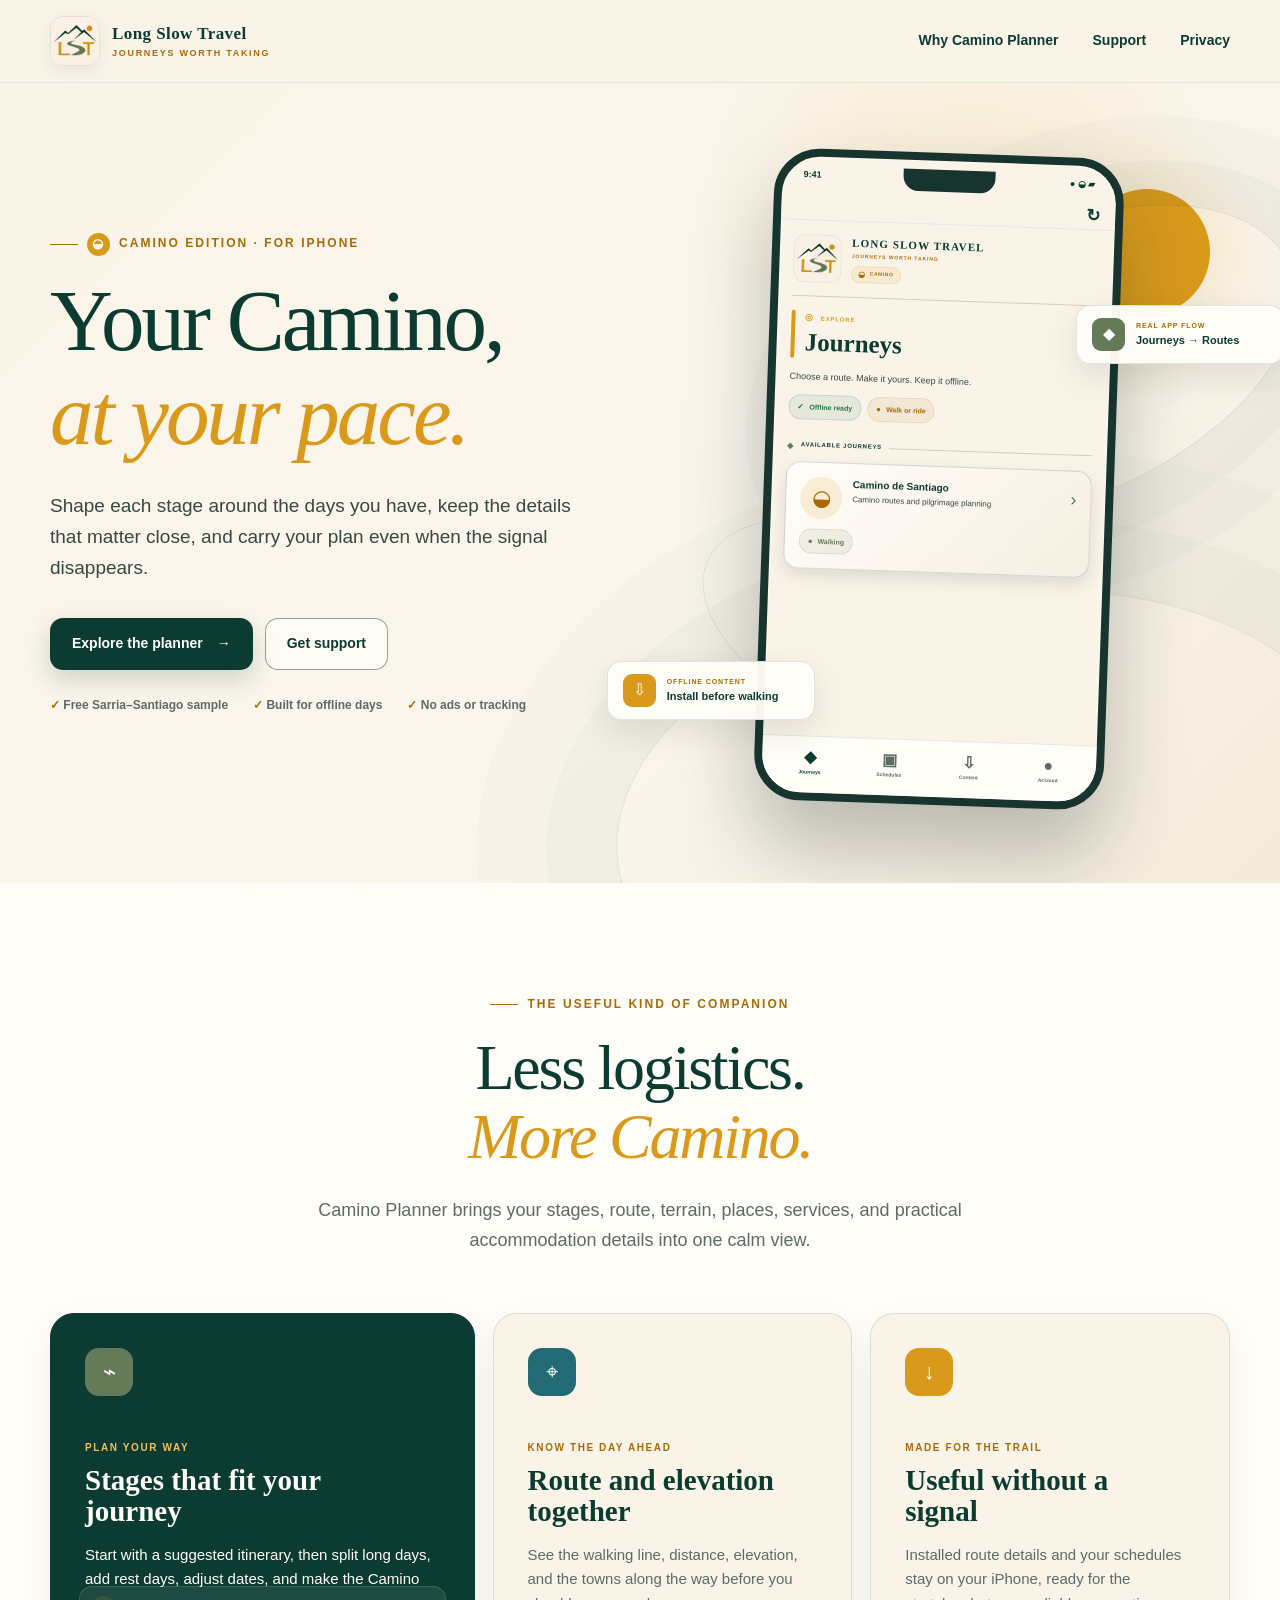
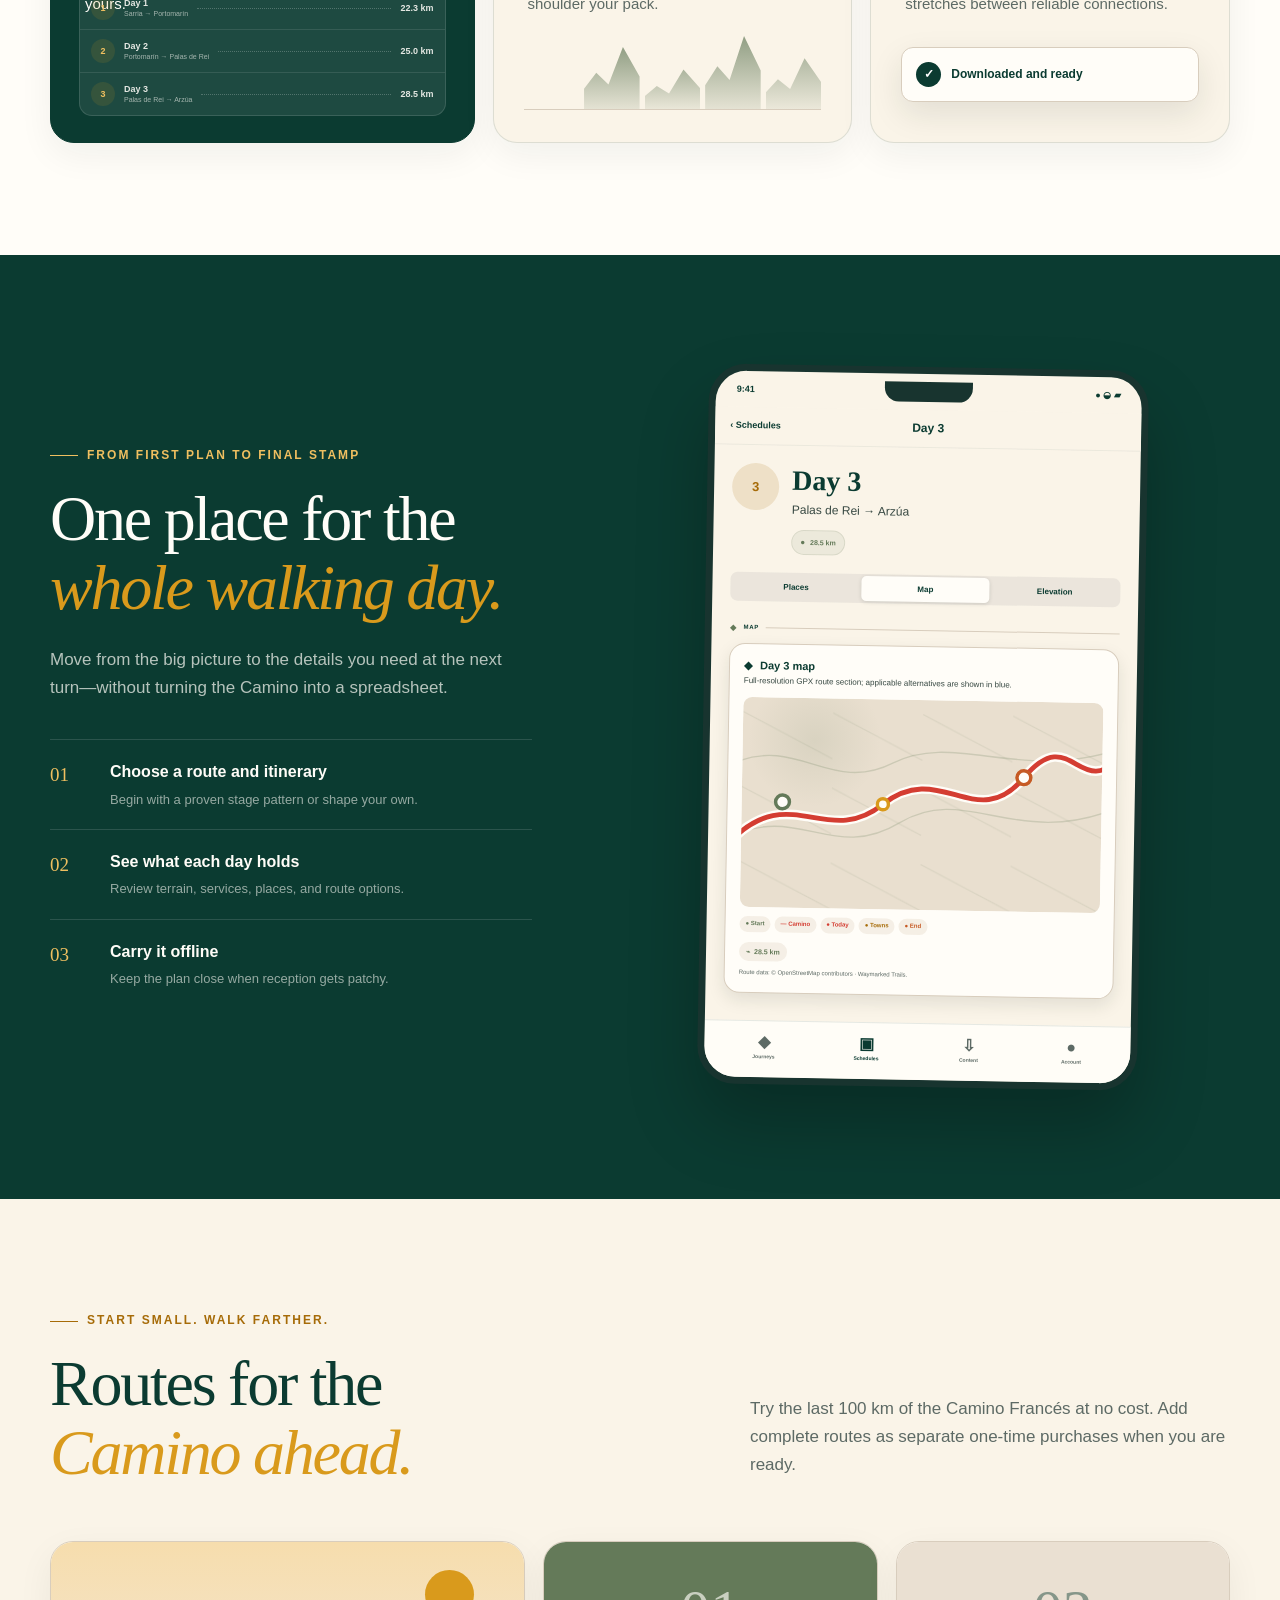
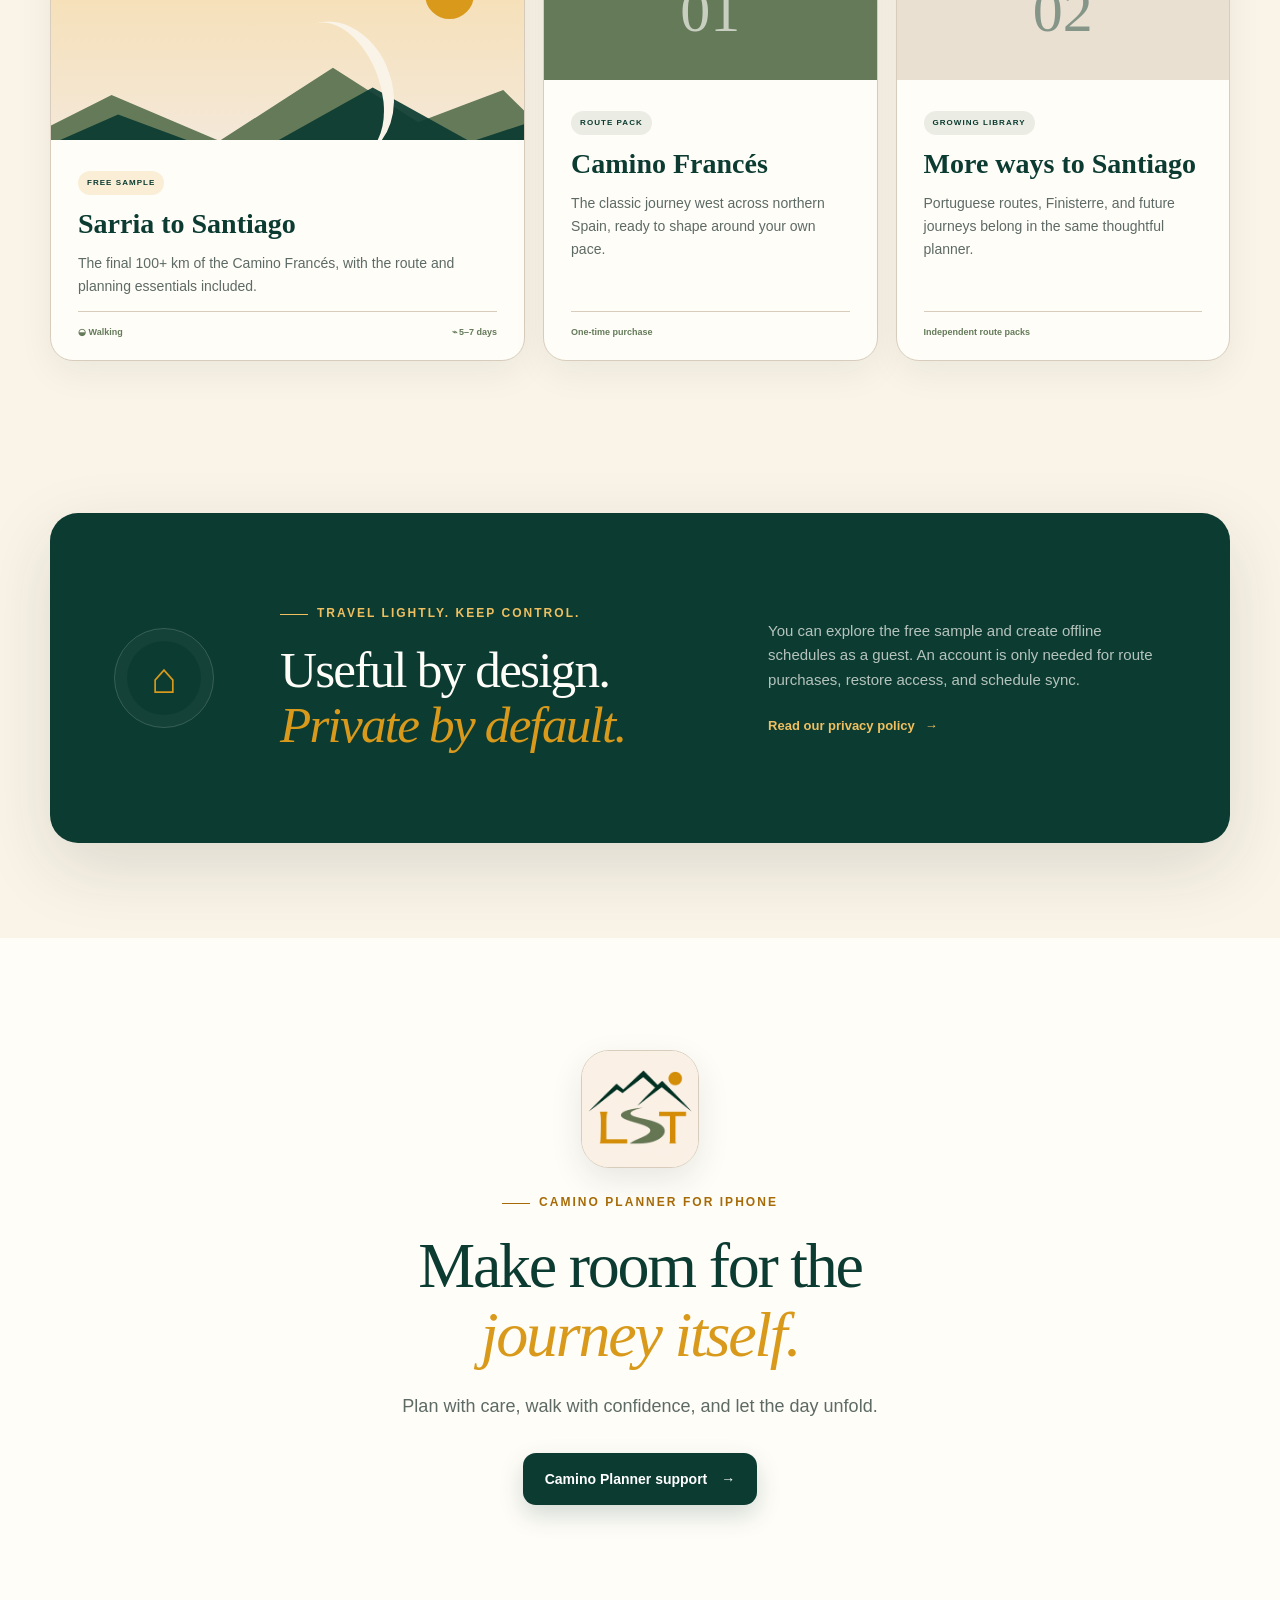
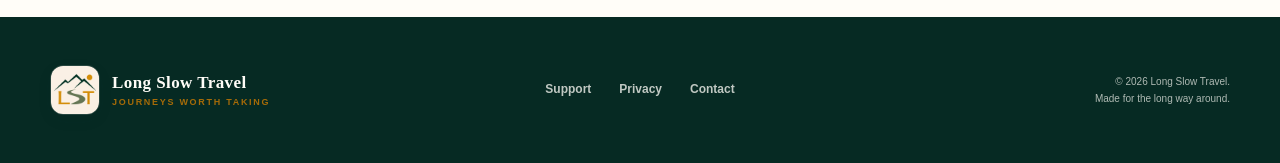
==== index.html @ 9c02bfbd "Match website previews to Camino Planner UI" ====
<!doctype html>
<html lang="en">
<head>
  <meta charset="utf-8">
  <meta name="viewport" content="width=device-width, initial-scale=1">
  <meta name="theme-color" content="#0B3B31">
  <meta name="description" content="Camino Planner by Long Slow Travel helps you shape each stage, keep route details close, and use your plans offline on the Camino.">
  <meta property="og:title" content="Camino Planner — Long Slow Travel">
  <meta property="og:description" content="Plan each day. Keep the route close. Walk at your pace.">
  <meta property="og:type" content="website">
  <meta property="og:image" content="assets/long-slow-travel-mark.png">
  <title>Camino Planner — Long Slow Travel</title>
  <link rel="icon" href="assets/long-slow-travel-mark.png">
  <link rel="stylesheet" href="styles.css">
  <script src="script.js" defer></script>
</head>
<body>
  <a class="skip-link" href="#main-content">Skip to content</a>

  <header class="site-header">
    <div class="shell header-inner">
      <a class="brand" href="./" aria-label="Long Slow Travel home">
        <img src="assets/long-slow-travel-mark.png" alt="" width="52" height="52">
        <span class="brand-copy">
          <strong>Long Slow Travel</strong>
          <span>Journeys worth taking</span>
        </span>
      </a>

      <button class="nav-toggle" type="button" aria-expanded="false" aria-controls="primary-nav">
        <span class="sr-only">Open navigation</span>
        <span></span><span></span><span></span>
      </button>

      <nav id="primary-nav" class="primary-nav" aria-label="Primary navigation">
        <a href="#why">Why Camino Planner</a>
        <a href="support/">Support</a>
        <a href="privacy/">Privacy</a>
      </nav>
    </div>
  </header>

  <main id="main-content">
    <section class="hero">
      <div class="shell hero-grid">
        <div class="hero-copy">
          <div class="eyebrow"><span class="shell-symbol" aria-hidden="true">◒</span> Camino edition · for iPhone</div>
          <h1>Your Camino,<br><em>at your pace.</em></h1>
          <p class="hero-lede">Shape each stage around the days you have, keep the details that matter close, and carry your plan even when the signal disappears.</p>
          <div class="hero-actions">
            <a class="button button-primary" href="#why">Explore the planner <span aria-hidden="true">→</span></a>
            <a class="button button-secondary" href="support/">Get support</a>
          </div>
          <ul class="trust-list" aria-label="App highlights">
            <li><span aria-hidden="true">✓</span> Free Sarria–Santiago sample</li>
            <li><span aria-hidden="true">✓</span> Built for offline days</li>
            <li><span aria-hidden="true">✓</span> No ads or tracking</li>
          </ul>
        </div>

        <div class="hero-art" aria-label="A source-matched preview of the Camino Planner Journeys tab">
          <div class="hero-sun" aria-hidden="true"></div>
          <div class="contour contour-one" aria-hidden="true"></div>
          <div class="contour contour-two" aria-hidden="true"></div>

          <div class="phone app-screen journey-screen">
            <div class="phone-bar"><span>9:41</span><span>● ◒ ▰</span></div>
            <div class="ios-navigation"><span></span><strong></strong><span class="refresh-icon" aria-hidden="true">↻</span></div>
            <div class="app-scroll">
              <div class="app-brand-lockup">
                <img src="assets/long-slow-travel-mark.png" alt="" width="48" height="48">
                <span><strong>LONG SLOW TRAVEL</strong><small>JOURNEYS WORTH TAKING</small><b><i aria-hidden="true">◒</i> CAMINO</b></span>
              </div>
              <div class="app-divider"></div>
              <div class="app-hierarchy-header">
                <i></i>
                <span><small><b aria-hidden="true">◎</b> EXPLORE</small><strong>Journeys</strong></span>
              </div>
              <p class="app-intro">Choose a route. Make it yours. Keep it offline.</p>
              <div class="app-status-row">
                <span class="app-chip success"><b aria-hidden="true">✓</b> Offline ready</span>
                <span class="app-chip ochre"><b aria-hidden="true">●</b> Walk or ride</span>
              </div>
              <div class="app-list-header"><span aria-hidden="true">◆</span> AVAILABLE JOURNEYS <i></i></div>
              <div class="app-elevated-card journey-app-card">
                <div class="app-card-heading">
                  <span class="app-circle-icon" aria-hidden="true">◒</span>
                  <span><strong>Camino de Santiago</strong><small>Camino routes and pilgrimage planning</small></span>
                  <b aria-hidden="true">›</b>
                </div>
                <div class="app-status-row">
                  <span class="app-chip sage"><b aria-hidden="true">●</b> Walking</span>
                </div>
              </div>
            </div>
            <div class="app-tab-bar" aria-hidden="true">
              <span class="active"><b>◆</b>Journeys</span><span><b>▣</b>Schedules</span><span><b>⇩</b>Content</span><span><b>●</b>Account</span>
            </div>
          </div>

          <div class="floating-card floating-top"><span class="float-icon">◆</span><span><small>REAL APP FLOW</small><strong>Journeys → Routes</strong></span></div>
          <div class="floating-card floating-bottom"><span class="float-icon gold">⇩</span><span><small>OFFLINE CONTENT</small><strong>Install before walking</strong></span></div>
        </div>
      </div>
    </section>

    <section id="why" class="section section-intro">
      <div class="shell">
        <div class="section-heading centered">
          <div class="eyebrow">The useful kind of companion</div>
          <h2>Less logistics.<br><em>More Camino.</em></h2>
          <p>Camino Planner brings your stages, route, terrain, places, services, and practical accommodation details into one calm view.</p>
        </div>

        <div class="feature-grid">
          <article class="feature-card featured">
            <div class="feature-icon" aria-hidden="true">⌁</div>
            <p class="card-kicker">Plan your way</p>
            <h3>Stages that fit your journey</h3>
            <p>Start with a suggested itinerary, then split long days, add rest days, adjust dates, and make the Camino yours.</p>
            <div class="mini-stage-list" aria-hidden="true">
              <div><span>1</span><strong>Day 1<small>Sarria → Portomarín</small></strong><i></i><b>22.3 km</b></div>
              <div><span>2</span><strong>Day 2<small>Portomarín → Palas de Rei</small></strong><i></i><b>25.0 km</b></div>
              <div><span>3</span><strong>Day 3<small>Palas de Rei → Arzúa</small></strong><i></i><b>28.5 km</b></div>
            </div>
          </article>

          <article class="feature-card">
            <div class="feature-icon sea" aria-hidden="true">⌖</div>
            <p class="card-kicker">Know the day ahead</p>
            <h3>Route and elevation together</h3>
            <p>See the walking line, distance, elevation, and the towns along the way before you shoulder your pack.</p>
            <div class="profile-art" aria-hidden="true"><span></span><span></span><span></span><span></span><span></span></div>
          </article>

          <article class="feature-card">
            <div class="feature-icon gold" aria-hidden="true">↓</div>
            <p class="card-kicker">Made for the trail</p>
            <h3>Useful without a signal</h3>
            <p>Installed route details and your schedules stay on your iPhone, ready for the stretches between reliable connections.</p>
            <div class="offline-chip"><span aria-hidden="true">✓</span> Downloaded and ready</div>
          </article>
        </div>
      </div>
    </section>

    <section class="section route-section">
      <div class="shell route-grid">
        <div class="route-copy">
          <div class="eyebrow light">From first plan to final stamp</div>
          <h2>One place for the<br><em>whole walking day.</em></h2>
          <p>Move from the big picture to the details you need at the next turn—without turning the Camino into a spreadsheet.</p>
          <ul class="route-benefits">
            <li><span>01</span><div><strong>Choose a route and itinerary</strong><p>Begin with a proven stage pattern or shape your own.</p></div></li>
            <li><span>02</span><div><strong>See what each day holds</strong><p>Review terrain, services, places, and route options.</p></div></li>
            <li><span>03</span><div><strong>Carry it offline</strong><p>Keep the plan close when reception gets patchy.</p></div></li>
          </ul>
        </div>

        <div class="route-window app-screen day-detail-screen" aria-label="A source-matched preview of the Camino Planner Day 3 map screen">
          <div class="phone-bar"><span>9:41</span><span>● ◒ ▰</span></div>
          <div class="ios-navigation detail-navigation"><span aria-hidden="true">‹ Schedules</span><strong>Day 3</strong><span></span></div>
          <div class="day-app-scroll">
            <div class="app-day-header">
              <span class="app-day-badge">3</span>
              <span><strong>Day 3</strong><small>Palas de Rei → Arzúa</small></span>
            </div>
            <div class="app-status-row day-status-row">
              <span class="app-chip sage"><b aria-hidden="true">●</b> 28.5 km</span>
            </div>
            <div class="app-segmented" aria-hidden="true"><span>Places</span><span class="active">Map</span><span>Elevation</span></div>
            <div class="app-list-header"><span aria-hidden="true">◆</span> MAP <i></i></div>
            <div class="app-map-card">
              <div class="app-map-card-heading"><strong><span aria-hidden="true">◆</span> Day 3 map</strong><small>Full-resolution GPX route section; applicable alternatives are shown in blue.</small></div>
              <div class="window-map">
                <svg viewBox="0 0 520 210" role="img" aria-label="Red route line with start, town, and end pins">
                  <g fill="none" stroke="#647a59" stroke-opacity=".22" stroke-width="2">
                    <path d="M-10 48 C80 9 130 92 218 45 S404 71 548 18"/><path d="M-20 157 C84 105 133 191 229 131 S397 169 546 103"/>
                  </g>
                  <path d="M-20 167 C68 69 122 172 204 105 S340 146 407 63 S487 98 548 29" fill="none" stroke="#fffdf8" stroke-width="14" stroke-linecap="round"/>
                  <path d="M-20 167 C68 69 122 172 204 105 S340 146 407 63 S487 98 548 29" fill="none" stroke="#d43d32" stroke-width="7" stroke-linecap="round"/>
                  <g fill="#fffdf8" stroke-width="5"><circle cx="59" cy="104" r="10" stroke="#647a59"/><circle cx="204" cy="105" r="8" stroke="#d99a1c"/><circle cx="407" cy="63" r="10" stroke="#c65a24"/></g>
                </svg>
              </div>
              <div class="app-map-legend" aria-hidden="true"><span class="start">● Start</span><span class="route">― Camino</span><span class="today">● Today</span><span class="towns">● Towns</span><span class="end">● End</span></div>
              <div class="app-map-summary"><span><b aria-hidden="true">⌁</b> 28.5 km</span></div>
              <p class="app-map-note">Route data: © OpenStreetMap contributors · Waymarked Trails.</p>
            </div>
          </div>
          <div class="app-tab-bar" aria-hidden="true"><span><b>◆</b>Journeys</span><span class="active"><b>▣</b>Schedules</span><span><b>⇩</b>Content</span><span><b>●</b>Account</span></div>
        </div>
      </div>
    </section>

    <section class="section route-library">
      <div class="shell">
        <div class="section-heading split-heading">
          <div><div class="eyebrow">Start small. Walk farther.</div><h2>Routes for the<br><em>Camino ahead.</em></h2></div>
          <p>Try the last 100 km of the Camino Francés at no cost. Add complete routes as separate one-time purchases when you are ready.</p>
        </div>

        <div class="journey-cards">
          <article class="journey-card sample-card">
            <div class="journey-art"><span class="journey-sun"></span><span class="ridge ridge-a"></span><span class="ridge ridge-b"></span><span class="path-line"></span></div>
            <div class="journey-body"><span class="status-badge">FREE SAMPLE</span><h3>Sarria to Santiago</h3><p>The final 100+ km of the Camino Francés, with the route and planning essentials included.</p><div class="journey-meta"><span>◒ Walking</span><span>⌁ 5–7 days</span></div></div>
          </article>
          <article class="journey-card">
            <div class="journey-number">01</div><div class="journey-body"><span class="status-badge muted">ROUTE PACK</span><h3>Camino Francés</h3><p>The classic journey west across northern Spain, ready to shape around your own pace.</p><div class="journey-meta"><span>One-time purchase</span></div></div>
          </article>
          <article class="journey-card">
            <div class="journey-number alt">02</div><div class="journey-body"><span class="status-badge muted">GROWING LIBRARY</span><h3>More ways to Santiago</h3><p>Portuguese routes, Finisterre, and future journeys belong in the same thoughtful planner.</p><div class="journey-meta"><span>Independent route packs</span></div></div>
          </article>
        </div>
      </div>
    </section>

    <section class="section privacy-callout">
      <div class="shell privacy-panel">
        <div class="privacy-mark" aria-hidden="true">⌂</div>
        <div><div class="eyebrow light">Travel lightly. Keep control.</div><h2>Useful by design.<br><em>Private by default.</em></h2></div>
        <div class="privacy-copy"><p>You can explore the free sample and create offline schedules as a guest. An account is only needed for route purchases, restore access, and schedule sync.</p><a class="text-link light-link" href="privacy/">Read our privacy policy <span aria-hidden="true">→</span></a></div>
      </div>
    </section>

    <section class="section final-cta">
      <div class="shell final-cta-inner">
        <img src="assets/long-slow-travel-mark.png" alt="Long Slow Travel mountain and path mark" width="118" height="118">
        <div class="eyebrow">Camino Planner for iPhone</div>
        <h2>Make room for the<br><em>journey itself.</em></h2>
        <p>Plan with care, walk with confidence, and let the day unfold.</p>
        <a class="button button-primary" href="support/">Camino Planner support <span aria-hidden="true">→</span></a>
      </div>
    </section>
  </main>

  <footer class="site-footer">
    <div class="shell footer-grid">
      <a class="brand footer-brand" href="./" aria-label="Long Slow Travel home">
        <img src="assets/long-slow-travel-mark.png" alt="" width="48" height="48">
        <span class="brand-copy"><strong>Long Slow Travel</strong><span>Journeys worth taking</span></span>
      </a>
      <nav aria-label="Footer navigation"><a href="support/">Support</a><a href="privacy/">Privacy</a><a href="mailto:aurea.moemke@gmail.com">Contact</a></nav>
      <p>© <span data-current-year>2026</span> Long Slow Travel.<br>Made for the long way around.</p>
    </div>
  </footer>
</body>
</html>
---- styles.css ----
:root {
  --pine: #0b3b31;
  --pine-deep: #062a23;
  --sage: #647a59;
  --sage-light: #9bac90;
  --gold: #d99a1c;
  --ochre: #a66b08;
  --sea: #236b74;
  --terracotta: #c65a24;
  --sand: #faf4e8;
  --sand-deep: #f1e6d5;
  --stone: #eae0d2;
  --cream: #fffdf8;
  --charcoal: #172421;
  --text: #374842;
  --muted: #5d6a65;
  --border: #d8cdbd;
  --shadow: 0 24px 70px rgba(23, 36, 33, .13);
  --shadow-small: 0 12px 32px rgba(23, 36, 33, .1);
  --serif: Georgia, 'Times New Roman', serif;
  --sans: -apple-system, BlinkMacSystemFont, 'Segoe UI', sans-serif;
  --shell: 1180px;
}

*, *::before, *::after { box-sizing: border-box; }

html { scroll-behavior: smooth; }

body {
  margin: 0;
  color: var(--text);
  background: var(--sand);
  font-family: var(--sans);
  font-size: 16px;
  line-height: 1.65;
  -webkit-font-smoothing: antialiased;
}

img, svg { display: block; max-width: 100%; }
a { color: inherit; }
button, input { font: inherit; }

.shell { width: min(calc(100% - 40px), var(--shell)); margin-inline: auto; }
.section { padding: 112px 0; }
.sr-only { position: absolute; width: 1px; height: 1px; padding: 0; margin: -1px; overflow: hidden; clip: rect(0, 0, 0, 0); white-space: nowrap; border: 0; }
.skip-link { position: fixed; z-index: 999; top: 12px; left: 12px; transform: translateY(-160%); padding: 10px 16px; color: white; background: var(--pine); border-radius: 8px; font-weight: 700; }
.skip-link:focus { transform: translateY(0); }

.site-header {
  position: sticky;
  z-index: 100;
  top: 0;
  background: rgba(250, 244, 232, .92);
  border-bottom: 1px solid rgba(11, 59, 49, .08);
  backdrop-filter: blur(16px);
}

.header-inner { min-height: 82px; display: flex; align-items: center; justify-content: space-between; gap: 28px; }
.brand { display: inline-flex; align-items: center; gap: 12px; color: var(--pine); text-decoration: none; }
.brand img { width: 50px; height: 50px; object-fit: cover; border: 1px solid rgba(11, 59, 49, .1); border-radius: 13px; box-shadow: 0 5px 14px rgba(23, 36, 33, .08); }
.brand-copy { display: grid; line-height: 1.15; }
.brand-copy strong { font-family: var(--serif); font-size: 17px; letter-spacing: .025em; }
.brand-copy span { margin-top: 5px; color: var(--ochre); font-size: 9px; font-weight: 800; letter-spacing: .19em; text-transform: uppercase; }

.primary-nav { display: flex; align-items: center; gap: 34px; }
.primary-nav a { position: relative; color: var(--pine); text-decoration: none; font-size: 14px; font-weight: 700; }
.primary-nav a::after { position: absolute; right: 0; bottom: -8px; left: 0; height: 2px; content: ''; background: var(--gold); transform: scaleX(0); transition: transform .2s ease; transform-origin: right; }
.primary-nav a:hover::after, .primary-nav a:focus-visible::after, .primary-nav a[aria-current='page']::after { transform: scaleX(1); transform-origin: left; }
.nav-toggle { display: none; width: 44px; height: 44px; padding: 10px; background: none; border: 0; border-radius: 10px; cursor: pointer; }
.nav-toggle span:not(.sr-only) { display: block; width: 23px; height: 2px; margin: 5px auto; background: var(--pine); border-radius: 9px; }

.eyebrow { display: flex; align-items: center; gap: 9px; margin-bottom: 18px; color: var(--ochre); font-size: 12px; font-weight: 800; letter-spacing: .17em; text-transform: uppercase; }
.eyebrow::before { width: 28px; height: 1px; content: ''; background: currentColor; }
.eyebrow.light { color: #efbf60; }
.shell-symbol { width: 23px; height: 23px; display: inline-grid; place-items: center; color: var(--cream); background: var(--gold); border-radius: 50%; font-size: 13px; }

h1, h2, h3 { margin: 0; color: var(--pine); line-height: 1.08; }
h1, h2 { font-family: var(--serif); font-weight: 500; letter-spacing: -.035em; }
h1 { font-size: clamp(52px, 6.8vw, 90px); }
h2 { font-size: clamp(42px, 5vw, 64px); }
h3 { font-size: 23px; }
h1 em, h2 em { color: var(--gold); font-weight: inherit; }
p { margin: 0; }

.button { min-height: 52px; display: inline-flex; align-items: center; justify-content: center; gap: 14px; padding: 13px 21px; border: 1px solid transparent; border-radius: 13px; text-decoration: none; font-size: 14px; font-weight: 800; transition: transform .2s ease, box-shadow .2s ease, background .2s ease; }
.button:hover { transform: translateY(-2px); }
.button:focus-visible, a:focus-visible, button:focus-visible, summary:focus-visible { outline: 3px solid rgba(217, 154, 28, .55); outline-offset: 3px; }
.button-primary { color: white; background: var(--pine); box-shadow: 0 10px 24px rgba(11, 59, 49, .18); }
.button-primary:hover { background: var(--pine-deep); box-shadow: 0 14px 28px rgba(11, 59, 49, .25); }
.button-secondary { color: var(--pine); background: rgba(255, 253, 248, .68); border-color: rgba(11, 59, 49, .45); }
.button-secondary:hover { background: var(--cream); }
.button-cream { color: var(--pine); background: var(--cream); }

.hero { position: relative; min-height: 800px; overflow: hidden; background: radial-gradient(circle at 76% 17%, rgba(217, 154, 28, .13), transparent 24%), linear-gradient(135deg, var(--sand), #fbf6ed 60%, #f4eadb); }
.hero::before { position: absolute; right: -6%; bottom: -150px; width: 58vw; height: 440px; content: ''; border: 1px solid rgba(100, 122, 89, .14); border-radius: 50%; transform: rotate(-8deg); box-shadow: 0 0 0 70px rgba(100, 122, 89, .035), 0 0 0 140px rgba(100, 122, 89, .025); }
.hero-grid { min-height: 800px; display: grid; grid-template-columns: .96fr 1.04fr; align-items: center; gap: 62px; padding-top: 54px; padding-bottom: 62px; }
.hero-copy { position: relative; z-index: 3; padding-bottom: 10px; }
.hero-copy h1 { max-width: 650px; }
.hero-lede { max-width: 595px; margin-top: 28px; color: var(--text); font-size: 19px; line-height: 1.65; }
.hero-actions { display: flex; flex-wrap: wrap; gap: 12px; margin-top: 34px; }
.trust-list { display: flex; flex-wrap: wrap; gap: 12px 25px; margin: 26px 0 0; padding: 0; list-style: none; color: var(--muted); font-size: 12px; font-weight: 650; }
.trust-list span { color: var(--ochre); }

.hero-art { position: relative; min-height: 650px; display: grid; place-items: center; }
.hero-sun { position: absolute; top: 36px; right: 20px; width: 126px; height: 126px; background: var(--gold); border-radius: 50%; box-shadow: 0 0 80px rgba(217, 154, 28, .25); }
.contour { position: absolute; width: 490px; height: 270px; border: 1px solid rgba(11, 59, 49, .11); border-radius: 50%; transform: rotate(-24deg); }
.contour-one { top: 75px; right: -80px; box-shadow: 0 0 0 45px rgba(11, 59, 49, .025), 0 0 0 90px rgba(11, 59, 49, .02); }
.contour-two { bottom: 40px; left: -30px; transform: rotate(24deg) scale(.7); }

.phone { position: relative; z-index: 2; width: 350px; height: 652px; overflow: hidden; color: var(--charcoal); background: var(--sand); border: 8px solid #18342f; border-radius: 46px; box-shadow: 0 45px 80px rgba(23, 36, 33, .27), inset 0 0 0 1px rgba(255, 255, 255, .35); transform: rotate(2deg); }
.phone::before { position: absolute; z-index: 8; top: 9px; left: 50%; width: 92px; height: 22px; content: ''; background: #18342f; border-radius: 0 0 15px 15px; transform: translateX(-50%); }
.phone-bar { height: 36px; display: flex; align-items: center; justify-content: space-between; padding: 0 21px; color: var(--pine); font-size: 9px; font-weight: 800; }
.app-screen { font-family: var(--sans); }
.ios-navigation { height: 28px; display: grid; grid-template-columns: 1fr auto 1fr; align-items: center; padding: 0 15px; color: var(--pine); background: var(--sand); border-bottom: 1px solid rgba(11, 59, 49, .06); }
.ios-navigation strong { font-size: 10px; }
.ios-navigation > span:last-child { justify-self: end; }
.refresh-icon { font-size: 17px; font-weight: 700; }
.app-scroll { height: 523px; padding: 14px 14px 18px; overflow: hidden; }
.app-brand-lockup { display: flex; align-items: center; gap: 10px; }
.app-brand-lockup img { width: 48px; height: 48px; object-fit: cover; border: 1px solid rgba(11, 59, 49, .08); border-radius: 11px; }
.app-brand-lockup > span { display: grid; align-items: start; line-height: 1.15; }
.app-brand-lockup strong { color: var(--pine); font-family: var(--serif); font-size: 11px; letter-spacing: .1em; }
.app-brand-lockup small { margin-top: 4px; color: var(--ochre); font-size: 5px; font-weight: 850; letter-spacing: .18em; }
.app-brand-lockup b { width: max-content; display: inline-flex; align-items: center; gap: 4px; margin-top: 6px; padding: 3px 6px; color: var(--ochre); background: rgba(217, 154, 28, .1); border: 1px solid rgba(217, 154, 28, .18); border-radius: 99px; font-size: 5px; letter-spacing: .12em; }
.app-brand-lockup b i { font-style: normal; font-size: 8px; }
.app-divider { height: 1px; margin: 13px 0 14px; background: var(--border); }
.app-hierarchy-header { display: grid; grid-template-columns: 4px 1fr; gap: 10px; align-items: center; }
.app-hierarchy-header > i { width: 4px; height: 48px; background: var(--gold); border-radius: 99px; }
.app-hierarchy-header > span { display: grid; line-height: 1.1; }
.app-hierarchy-header small { color: var(--gold); font-size: 6px; font-weight: 850; letter-spacing: .14em; }
.app-hierarchy-header small b { margin-right: 4px; font-size: 9px; }
.app-hierarchy-header strong { margin-top: 5px; color: var(--pine); font-family: var(--serif); font-size: 25px; }
.app-intro { margin-top: 11px; color: var(--text); font-size: 9px; }
.app-status-row { display: flex; flex-wrap: wrap; gap: 6px; margin-top: 10px; }
.app-chip { min-height: 25px; display: inline-flex; align-items: center; gap: 5px; padding: 4px 8px; border: 1px solid currentColor; border-radius: 99px; font-size: 7px; font-weight: 750; }
.app-chip b { font-size: 8px; }
.app-chip.success { color: var(--success, #28734b); background: rgba(40, 115, 75, .09); border-color: rgba(40, 115, 75, .16); }
.app-chip.ochre { color: var(--ochre); background: rgba(166, 107, 8, .08); border-color: rgba(166, 107, 8, .14); }
.app-chip.sage { color: var(--sage); background: rgba(100, 122, 89, .09); border-color: rgba(100, 122, 89, .15); }
.app-list-header { display: flex; align-items: center; gap: 7px; margin-top: 20px; color: var(--pine); font-size: 6px; font-weight: 850; letter-spacing: .12em; }
.app-list-header > span { color: var(--sage); font-size: 8px; }
.app-list-header i { height: 1px; flex: 1; background: var(--border); }
.app-elevated-card { margin-top: 9px; padding: 14px; background: linear-gradient(135deg, var(--cream), rgba(244, 236, 223, .72)); border: 1px solid rgba(11, 59, 49, .16); border-radius: 15px; box-shadow: 0 7px 15px rgba(23, 36, 33, .12); }
.app-card-heading { display: grid; grid-template-columns: 42px 1fr auto; align-items: start; gap: 10px; }
.app-card-heading > span:nth-child(2) { display: grid; line-height: 1.35; }
.app-card-heading strong { color: var(--pine); font-size: 10px; }
.app-card-heading small { margin-top: 3px; color: var(--text); font-size: 8px; }
.app-card-heading > b { color: var(--muted); font-size: 18px; font-weight: 400; }
.app-circle-icon { width: 42px; height: 42px; display: grid; place-items: center; color: var(--ochre); background: rgba(217, 154, 28, .15); border-radius: 50%; font-size: 22px; }
.app-tab-bar { position: absolute; z-index: 6; right: 0; bottom: 0; left: 0; height: 57px; display: grid; grid-template-columns: repeat(4, 1fr); align-items: center; padding: 5px 8px 8px; background: rgba(255, 253, 248, .96); border-top: 1px solid rgba(11, 59, 49, .1); }
.app-tab-bar span { display: grid; justify-items: center; gap: 2px; color: var(--muted); font-size: 5px; font-weight: 650; }
.app-tab-bar b { font-size: 16px; line-height: 1; }
.app-tab-bar .active { color: var(--pine); }
.floating-card { position: absolute; z-index: 4; min-width: 208px; display: flex; align-items: center; gap: 11px; padding: 12px 15px; background: rgba(255, 253, 248, .96); border: 1px solid rgba(11, 59, 49, .13); border-radius: 14px; box-shadow: var(--shadow-small); }
.floating-card > span:last-child { display: grid; line-height: 1.2; }
.floating-card small { color: var(--ochre); font-size: 7px; font-weight: 850; letter-spacing: .13em; }
.floating-card strong { margin-top: 3px; color: var(--pine); font-size: 11px; }
.float-icon { width: 33px; height: 33px; display: grid; place-items: center; color: white; background: var(--sage); border-radius: 9px; }
.float-icon.gold { background: var(--gold); }
.floating-top { top: 152px; right: -54px; }
.floating-bottom { bottom: 85px; left: -42px; }

.section-intro { background: var(--cream); }
.section-heading { max-width: 760px; }
.section-heading.centered { margin: 0 auto; text-align: center; }
.section-heading.centered .eyebrow { justify-content: center; }
.section-heading.centered p { max-width: 680px; margin: 25px auto 0; color: var(--muted); font-size: 18px; }
.feature-grid { display: grid; grid-template-columns: 1.18fr 1fr 1fr; gap: 18px; margin-top: 58px; }
.feature-card { min-height: 430px; position: relative; overflow: hidden; padding: 34px; background: var(--sand); border: 1px solid rgba(11, 59, 49, .12); border-radius: 24px; box-shadow: 0 12px 35px rgba(23, 36, 33, .06); }
.feature-card.featured { background: var(--pine); border-color: var(--pine); }
.feature-icon { width: 48px; height: 48px; display: grid; place-items: center; margin-bottom: 44px; color: white; background: var(--sage); border-radius: 14px; font-size: 22px; }
.feature-icon.sea { background: var(--sea); }
.feature-icon.gold { background: var(--gold); }
.card-kicker { margin-bottom: 8px; color: var(--ochre); font-size: 10px; font-weight: 850; letter-spacing: .16em; text-transform: uppercase; }
.feature-card h3 { max-width: 280px; font-family: var(--serif); font-size: 29px; }
.feature-card > p:not(.card-kicker) { margin-top: 15px; color: var(--muted); font-size: 15px; }
.feature-card.featured .card-kicker { color: #efbf60; }
.feature-card.featured h3, .feature-card.featured > p { color: var(--cream); }
.mini-stage-list { position: absolute; right: 28px; bottom: 26px; left: 28px; overflow: hidden; background: rgba(255, 253, 248, .08); border: 1px solid rgba(255, 255, 255, .13); border-radius: 13px; }
.mini-stage-list div { display: flex; align-items: center; gap: 9px; padding: 9px 11px; color: rgba(255, 253, 248, .88); border-bottom: 1px solid rgba(255, 255, 255, .1); font-size: 9px; }
.mini-stage-list div:last-child { border: 0; }
.mini-stage-list span { width: 24px; height: 24px; flex: 0 0 auto; display: grid; place-items: center; color: #efbf60; background: rgba(217, 154, 28, .12); border-radius: 50%; font-weight: 800; }
.mini-stage-list strong { display: grid; font-size: 9px; line-height: 1.25; }
.mini-stage-list strong small { color: rgba(255, 253, 248, .6); font-size: 7px; font-weight: 500; }
.mini-stage-list i { height: 1px; flex: 1; border-top: 1px dotted rgba(255, 255, 255, .23); }
.mini-stage-list b { font-weight: 700; }
.profile-art { position: absolute; right: 30px; bottom: 32px; left: 30px; height: 95px; display: flex; align-items: end; gap: 5px; border-bottom: 1px solid var(--border); }
.profile-art span { flex: 1; background: linear-gradient(var(--sage), rgba(100, 122, 89, .18)); clip-path: polygon(0 100%, 0 72%, 22% 50%, 44% 66%, 70% 15%, 100% 55%, 100% 100%); }
.profile-art span:nth-child(2) { height: 78%; opacity: .8; }
.profile-art span:nth-child(3) { height: 50%; opacity: .6; }
.profile-art span:nth-child(4) { height: 92%; opacity: .8; }
.profile-art span:nth-child(5) { height: 64%; opacity: .55; }
.offline-chip { position: absolute; right: 30px; bottom: 40px; left: 30px; display: flex; align-items: center; gap: 10px; padding: 14px; color: var(--pine); background: var(--cream); border: 1px solid var(--border); border-radius: 12px; box-shadow: var(--shadow-small); font-size: 12px; font-weight: 800; }
.offline-chip span { width: 25px; height: 25px; display: grid; place-items: center; color: white; background: var(--pine); border-radius: 50%; }

.route-section { color: rgba(255, 253, 248, .82); background: var(--pine); }
.route-grid { display: grid; grid-template-columns: .88fr 1.12fr; align-items: center; gap: 85px; }
.route-copy h2 { color: var(--cream); }
.route-copy > p { max-width: 520px; margin-top: 24px; color: rgba(255, 253, 248, .7); font-size: 17px; }
.route-benefits { display: grid; gap: 0; margin: 37px 0 0; padding: 0; list-style: none; }
.route-benefits li { display: grid; grid-template-columns: 45px 1fr; gap: 15px; padding: 19px 0; border-top: 1px solid rgba(255, 255, 255, .13); }
.route-benefits li > span { color: #efbf60; font-family: var(--serif); font-size: 19px; }
.route-benefits strong { color: var(--cream); }
.route-benefits p { margin-top: 3px; color: rgba(255, 253, 248, .57); font-size: 13px; }
.route-window { position: relative; width: min(100%, 440px); height: 720px; justify-self: center; overflow: hidden; color: var(--text); background: var(--sand); border: 7px solid #18342f; border-radius: 38px; box-shadow: 0 38px 70px rgba(0, 0, 0, .24); transform: rotate(1deg); }
.route-window::before { position: absolute; z-index: 8; top: 8px; left: 50%; width: 88px; height: 20px; content: ''; background: #18342f; border-radius: 0 0 14px 14px; transform: translateX(-50%); }
.detail-navigation { height: 38px; font-size: 9px; }
.detail-navigation > span:first-child { color: var(--pine); font-weight: 700; }
.detail-navigation strong { font-size: 12px; }
.day-app-scroll { height: 582px; padding: 18px; overflow: hidden; }
.app-day-header { display: flex; align-items: flex-start; gap: 13px; }
.app-day-header > span:last-child { display: grid; line-height: 1.2; }
.app-day-header strong { color: var(--pine); font-family: var(--serif); font-size: 28px; }
.app-day-header small { margin-top: 5px; color: var(--text); font-size: 12px; }
.app-day-badge { width: 47px; height: 47px; flex: 0 0 auto; display: grid; place-items: center; color: var(--ochre); background: rgba(166, 107, 8, .15); border-radius: 50%; font-size: 13px; font-weight: 850; }
.day-status-row { margin: 13px 0 0 60px; }
.app-segmented { display: grid; grid-template-columns: repeat(3, 1fr); gap: 2px; margin-top: 18px; padding: 2px; color: var(--pine); background: rgba(120, 120, 128, .12); border-radius: 7px; font-size: 8px; font-weight: 650; text-align: center; }
.app-segmented span { padding: 6px; border-radius: 5px; }
.app-segmented .active { background: var(--cream); box-shadow: 0 1px 4px rgba(23, 36, 33, .14); }
.app-map-card { margin-top: 9px; padding: 14px; background: var(--cream); border: 1px solid var(--border); border-radius: 16px; box-shadow: 0 7px 17px rgba(23, 36, 33, .1); }
.app-map-card-heading { display: grid; line-height: 1.3; }
.app-map-card-heading strong { color: var(--pine); font-size: 11px; }
.app-map-card-heading strong span { margin-right: 5px; }
.app-map-card-heading small { margin-top: 3px; color: var(--text); font-size: 8px; }
.window-map { height: 210px; margin-top: 11px; overflow: hidden; background-color: #e9dfcf; background-image: radial-gradient(circle at 20% 20%, rgba(100, 122, 89, .12), transparent 20%), linear-gradient(27deg, transparent 49%, rgba(100, 122, 89, .12) 50%, transparent 51%); background-size: auto, 90px 75px; border-radius: 9px; }
.window-map svg { width: 100%; height: 100%; }
.app-map-legend { display: flex; flex-wrap: wrap; gap: 4px; margin-top: 9px; }
.app-map-legend span { padding: 3px 6px; background: rgba(234, 224, 210, .48); border-radius: 99px; font-size: 6px; font-weight: 700; }
.app-map-legend .start { color: var(--sage); }
.app-map-legend .route, .app-map-legend .today { color: #d43d32; }
.app-map-legend .towns { color: var(--ochre); }
.app-map-legend .end { color: var(--terracotta); }
.app-map-summary { display: flex; gap: 6px; margin-top: 10px; }
.app-map-summary > span { display: inline-flex; align-items: center; gap: 4px; padding: 4px 7px; color: var(--sage); background: rgba(234, 224, 210, .48); border-radius: 99px; font-size: 7px; font-weight: 700; }
.app-map-note { margin-top: 7px; color: var(--muted); font-size: 6px; }

.route-library { background: var(--sand); }
.split-heading { max-width: none; display: grid; grid-template-columns: 1fr .8fr; align-items: end; gap: 100px; }
.split-heading > p { padding-bottom: 8px; color: var(--muted); font-size: 17px; }
.journey-cards { display: grid; grid-template-columns: 1.25fr .88fr .88fr; gap: 18px; margin-top: 54px; }
.journey-card { min-height: 420px; display: flex; flex-direction: column; overflow: hidden; background: var(--cream); border: 1px solid var(--border); border-radius: 23px; box-shadow: 0 12px 36px rgba(23, 36, 33, .06); }
.journey-art { position: relative; height: 198px; overflow: hidden; background: linear-gradient(#f6ddad, #f4e8d8); }
.journey-sun { position: absolute; top: 28px; right: 50px; width: 49px; height: 49px; background: var(--gold); border-radius: 50%; }
.ridge { position: absolute; right: -10%; bottom: -60px; left: -10%; height: 170px; background: var(--sage); clip-path: polygon(0 100%, 0 70%, 19% 38%, 38% 65%, 58% 22%, 73% 54%, 88% 35%, 100% 75%, 100% 100%); }
.ridge-b { bottom: -80px; background: var(--pine); opacity: .92; transform: scaleX(1.15) translateX(5%); }
.path-line { position: absolute; z-index: 3; right: 28%; bottom: -20px; width: 110px; height: 140px; border-right: 12px solid var(--sand); border-radius: 50%; transform: rotate(-20deg); }
.journey-body { position: relative; flex: 1; padding: 27px; }
.status-badge { display: inline-flex; padding: 5px 9px; color: var(--pine); background: rgba(217, 154, 28, .15); border-radius: 99px; font-size: 8px; font-weight: 850; letter-spacing: .13em; }
.status-badge.muted { background: rgba(100, 122, 89, .13); }
.journey-body h3 { margin-top: 14px; font-family: var(--serif); font-size: 28px; }
.journey-body p { margin-top: 13px; color: var(--muted); font-size: 14px; }
.journey-meta { position: absolute; right: 27px; bottom: 21px; left: 27px; display: flex; flex-wrap: wrap; justify-content: space-between; gap: 10px; padding-top: 13px; color: var(--sage); border-top: 1px solid var(--border); font-size: 9px; font-weight: 750; }
.journey-number { height: 138px; display: grid; place-items: center; color: rgba(255, 253, 248, .65); background: var(--sage); font-family: var(--serif); font-size: 60px; }
.journey-number.alt { color: rgba(11, 59, 49, .45); background: var(--stone); }

.privacy-callout { padding-block: 40px 95px; background: var(--sand); }
.privacy-panel { min-height: 330px; display: grid; grid-template-columns: 120px 1fr .9fr; align-items: center; gap: 46px; padding: 55px 64px; color: rgba(255, 253, 248, .7); background: var(--pine); border-radius: 28px; box-shadow: var(--shadow); }
.privacy-mark { width: 100px; height: 100px; display: grid; place-items: center; color: var(--gold); border: 1px solid rgba(255, 255, 255, .18); border-radius: 50%; font-size: 43px; box-shadow: inset 0 0 0 12px rgba(255, 255, 255, .035); }
.privacy-panel h2 { color: var(--cream); font-size: clamp(38px, 4vw, 54px); }
.privacy-copy p { font-size: 15px; }
.text-link { display: inline-flex; gap: 10px; margin-top: 22px; color: var(--pine); text-decoration: none; font-size: 13px; font-weight: 800; }
.light-link { color: #efbf60; }

.final-cta { overflow: hidden; text-align: center; background: var(--cream); }
.final-cta-inner { display: flex; flex-direction: column; align-items: center; }
.final-cta img { width: 118px; height: 118px; margin-bottom: 25px; object-fit: cover; border: 1px solid var(--border); border-radius: 28px; box-shadow: var(--shadow-small); }
.final-cta .eyebrow { justify-content: center; }
.final-cta p { margin: 23px 0 31px; color: var(--muted); font-size: 18px; }

.site-footer { padding: 48px 0; color: rgba(255, 253, 248, .68); background: var(--pine-deep); }
.footer-grid { display: grid; grid-template-columns: 1fr auto 1fr; align-items: center; gap: 35px; }
.footer-brand { color: var(--cream); }
.footer-brand img { border-color: rgba(255, 255, 255, .13); }
.footer-grid nav { display: flex; gap: 28px; }
.footer-grid nav a { color: rgba(255, 253, 248, .75); text-decoration: none; font-size: 12px; font-weight: 750; }
.footer-grid nav a:hover { color: #efbf60; }
.footer-grid > p { font-size: 10px; line-height: 1.7; text-align: right; }

/* Interior pages */
.page-hero { position: relative; overflow: hidden; color: rgba(255, 253, 248, .75); background: var(--pine); }
.page-hero::after { position: absolute; right: -120px; bottom: -220px; width: 580px; height: 580px; content: ''; border: 1px solid rgba(255, 255, 255, .08); border-radius: 50%; box-shadow: 0 0 0 65px rgba(255, 255, 255, .025), 0 0 0 130px rgba(255, 255, 255, .02); }
.page-hero-grid { min-height: 490px; display: grid; grid-template-columns: 1.1fr .9fr; align-items: center; gap: 70px; padding-block: 65px; }
.page-hero h1 { max-width: 700px; color: var(--cream); }
.page-hero p { max-width: 610px; margin-top: 24px; font-size: 18px; }
.support-compass { position: relative; z-index: 2; width: 260px; height: 260px; display: flex; flex-direction: column; align-items: center; justify-content: center; justify-self: center; border: 1px solid rgba(255, 255, 255, .16); border-radius: 50%; box-shadow: 0 0 0 26px rgba(255, 255, 255, .03), 0 0 0 52px rgba(255, 255, 255, .02); }
.support-compass > span { position: absolute; top: 25px; color: var(--gold); font-size: 38px; }
.support-compass i { position: absolute; width: 1px; height: 140px; background: linear-gradient(var(--gold), transparent); transform: rotate(34deg); transform-origin: bottom; }
.support-compass b { z-index: 2; margin-top: 30px; color: var(--cream); font-family: var(--serif); font-size: 25px; }
.support-compass small { z-index: 2; color: rgba(255, 253, 248, .6); }

.support-section { background: var(--cream); }
.support-layout { display: grid; grid-template-columns: 340px 1fr; align-items: start; gap: 75px; }
.support-aside { position: sticky; top: 112px; }
.contact-card { padding: 28px; background: var(--sand); border: 1px solid var(--border); border-radius: 22px; box-shadow: var(--shadow-small); }
.contact-card .feature-icon { margin-bottom: 24px; }
.contact-card h2 { font-family: var(--serif); font-size: 32px; }
.contact-card > p:not(.card-kicker) { margin: 16px 0 24px; color: var(--muted); font-size: 14px; }
.contact-card .button { width: 100%; }
.email-link { display: block; margin-top: 15px; color: var(--sage); text-align: center; font-size: 11px; font-weight: 750; }
.notice-card { margin-top: 18px; padding: 20px 22px; color: rgba(255, 253, 248, .73); background: var(--pine); border-radius: 17px; }
.notice-card strong { color: var(--cream); font-family: var(--serif); font-size: 18px; }
.notice-card p { margin-top: 8px; font-size: 12px; }
.notice-card a { color: #efbf60; font-weight: 800; }
.compact-heading h2 { font-size: 46px; }
.help-grid { display: grid; grid-template-columns: 1fr 1fr; gap: 16px; margin-top: 36px; }
.help-card { min-height: 225px; position: relative; padding: 25px; background: var(--sand); border: 1px solid var(--border); border-radius: 18px; }
.help-number { color: var(--gold); font-family: var(--serif); font-size: 20px; }
.help-card h3 { margin-top: 24px; font-family: var(--serif); }
.help-card p { margin-top: 10px; color: var(--muted); font-size: 13px; }
.faq-block { margin-top: 80px; }
.faq-block .section-heading { margin-bottom: 32px; }
details { border-top: 1px solid var(--border); }
details:last-child { border-bottom: 1px solid var(--border); }
summary { min-height: 76px; display: flex; align-items: center; justify-content: space-between; gap: 20px; color: var(--pine); cursor: pointer; list-style: none; font-family: var(--serif); font-size: 20px; font-weight: 700; }
summary::-webkit-details-marker { display: none; }
summary span { color: var(--gold); font-family: var(--sans); font-size: 24px; font-weight: 400; transition: transform .2s ease; }
details[open] summary span { transform: rotate(45deg); }
details > div { padding: 0 52px 26px 0; color: var(--muted); font-size: 14px; }
details > div p + p { margin-top: 12px; }

.policy-date { display: inline-flex; margin-top: 28px; padding: 7px 12px; color: #efbf60; border: 1px solid rgba(239, 191, 96, .3); border-radius: 99px; font-size: 10px; font-weight: 800; letter-spacing: .1em; text-transform: uppercase; }
.privacy-crest { position: relative; z-index: 2; width: 280px; min-height: 280px; display: flex; flex-direction: column; align-items: center; justify-content: center; justify-self: center; gap: 7px; color: rgba(255, 253, 248, .7); border: 1px solid rgba(255, 255, 255, .16); border-radius: 50% 50% 47% 47%; box-shadow: inset 0 0 0 16px rgba(255, 255, 255, .025); }
.privacy-crest span { width: 64px; height: 64px; display: grid; place-items: center; margin-bottom: 18px; color: var(--pine); background: var(--gold); border-radius: 50%; font-size: 28px; }
.privacy-crest i { position: absolute; top: 50%; width: 190px; height: 1px; background: rgba(255, 255, 255, .08); }
.privacy-crest b { color: var(--cream); font-size: 11px; letter-spacing: .12em; text-transform: uppercase; }
.policy-section { background: var(--cream); }
.policy-layout { display: grid; grid-template-columns: 220px minmax(0, 760px); justify-content: center; align-items: start; gap: 95px; }
.policy-nav { position: sticky; top: 118px; display: grid; padding-left: 19px; border-left: 2px solid var(--stone); }
.policy-nav strong { margin-bottom: 13px; color: var(--pine); font-size: 11px; letter-spacing: .12em; text-transform: uppercase; }
.policy-nav a { padding: 5px 0; color: var(--muted); text-decoration: none; font-size: 12px; }
.policy-nav a:hover { color: var(--ochre); }
.policy-content section { scroll-margin-top: 110px; margin-bottom: 74px; }
.policy-content section:last-child { margin-bottom: 0; }
.policy-content h2 { margin-bottom: 25px; padding-bottom: 14px; border-bottom: 1px solid var(--border); font-size: 38px; }
.policy-content h3 { font-family: var(--serif); font-size: 21px; }
.policy-content p, .policy-content li { color: var(--muted); font-size: 15px; }
.policy-content p + p { margin-top: 18px; }
.policy-content ul { display: grid; gap: 12px; padding-left: 22px; }
.policy-content li::marker { color: var(--gold); }
.policy-lede { color: var(--text) !important; font-family: var(--serif); font-size: 25px !important; line-height: 1.6; }
.plain-summary { display: flex; gap: 18px; margin: 32px 0; padding: 24px; color: rgba(255, 253, 248, .72); background: var(--pine); border-radius: 17px; }
.plain-summary > span { width: 40px; height: 40px; flex: 0 0 auto; display: grid; place-items: center; color: var(--pine); background: var(--gold); border-radius: 50%; }
.plain-summary strong { color: var(--cream); font-family: var(--serif); font-size: 20px; }
.plain-summary p { margin-top: 6px !important; color: rgba(255, 253, 248, .68) !important; font-size: 13px !important; }
.data-list { display: grid; gap: 0; }
.data-list > div { display: grid; grid-template-columns: 47px 1fr; gap: 17px; padding: 24px 0; border-bottom: 1px solid var(--border); }
.data-list > div:first-child { border-top: 1px solid var(--border); }
.data-icon { width: 42px; height: 42px; display: grid; place-items: center; color: var(--pine); background: var(--stone); border-radius: 12px; font-family: var(--serif); font-weight: 800; }
.data-list p { margin-top: 8px; font-size: 13px; }
.service-cards { display: grid; grid-template-columns: repeat(3, 1fr); gap: 12px; margin: 27px 0; }
.service-cards > div { display: flex; flex-direction: column; padding: 19px; background: var(--sand); border: 1px solid var(--border); border-radius: 15px; }
.service-cards strong { color: var(--pine); font-family: var(--serif); font-size: 20px; }
.service-cards p { flex: 1; margin-top: 9px; font-size: 11px; }
.service-cards a { margin-top: 15px; color: var(--ochre); font-size: 10px; font-weight: 800; }
.policy-contact { padding: 38px !important; color: rgba(255, 253, 248, .7); background: var(--pine); border-radius: 22px; }
.policy-contact h2 { color: var(--cream); border-color: rgba(255, 255, 255, .13); }
.policy-contact p { color: rgba(255, 253, 248, .68); }
.policy-contact .button { margin-top: 24px; }

@media (max-width: 1040px) {
  .hero-grid { grid-template-columns: 1fr 1fr; gap: 20px; }
  .floating-top { right: -10px; }
  .floating-bottom { left: -10px; }
  .feature-grid { grid-template-columns: 1fr 1fr; }
  .feature-card.featured { grid-row: span 2; }
  .route-grid { gap: 45px; }
  .journey-cards { grid-template-columns: 1fr 1fr; }
  .sample-card { grid-row: span 2; }
  .privacy-panel { grid-template-columns: 90px 1fr; }
  .privacy-copy { grid-column: 2; }
  .policy-layout { grid-template-columns: 190px minmax(0, 720px); gap: 45px; }
}

@media (max-width: 820px) {
  .section { padding: 82px 0; }
  .nav-toggle { display: block; }
  .primary-nav { position: absolute; top: 100%; right: 0; left: 0; display: none; align-items: stretch; gap: 0; padding: 10px 20px 20px; background: rgba(250, 244, 232, .98); border-bottom: 1px solid var(--border); box-shadow: 0 18px 30px rgba(23, 36, 33, .09); }
  .primary-nav.is-open { display: grid; }
  .primary-nav a { padding: 13px 8px; }
  .primary-nav a::after { display: none; }
  .hero-grid { grid-template-columns: 1fr; padding-top: 75px; }
  .hero-copy { text-align: center; }
  .hero-copy .eyebrow, .hero-actions, .trust-list { justify-content: center; }
  .hero-copy h1, .hero-lede { margin-inline: auto; }
  .hero-art { margin-top: 20px; }
  .feature-grid { grid-template-columns: 1fr; }
  .feature-card.featured { grid-row: auto; }
  .route-grid { grid-template-columns: 1fr; }
  .route-copy { max-width: 620px; }
  .route-window { max-width: 650px; transform: none; }
  .split-heading { grid-template-columns: 1fr; gap: 25px; }
  .journey-cards { grid-template-columns: 1fr 1fr; }
  .sample-card { grid-row: auto; grid-column: 1 / -1; }
  .privacy-panel { padding: 45px; }
  .footer-grid { grid-template-columns: 1fr 1fr; }
  .footer-grid nav { justify-self: end; }
  .footer-grid > p { grid-column: 1 / -1; text-align: left; }
  .page-hero-grid { grid-template-columns: 1fr .6fr; gap: 25px; }
  .support-compass, .privacy-crest { transform: scale(.8); }
  .support-layout { grid-template-columns: 1fr; gap: 65px; }
  .support-aside { position: static; display: grid; grid-template-columns: 1fr 1fr; gap: 18px; }
  .notice-card { margin: 0; }
  .policy-layout { grid-template-columns: 1fr; }
  .policy-nav { position: static; display: flex; flex-wrap: wrap; gap: 4px 18px; padding: 0 0 20px; border: 0; border-bottom: 1px solid var(--border); }
  .policy-nav strong { width: 100%; }
}

@media (max-width: 600px) {
  .shell { width: min(calc(100% - 28px), var(--shell)); }
  .section { padding: 68px 0; }
  .header-inner { min-height: 72px; }
  .brand img { width: 44px; height: 44px; }
  .brand-copy strong { font-size: 15px; }
  .brand-copy span { font-size: 7px; }
  h1 { font-size: 50px; }
  h2 { font-size: 42px; }
  .hero { min-height: auto; }
  .hero-grid { padding-top: 58px; padding-bottom: 35px; }
  .hero-lede { font-size: 17px; }
  .hero-actions .button { width: 100%; }
  .trust-list { display: grid; }
  .hero-art { min-height: 620px; transform: scale(.92); margin-inline: -20px; }
  .phone { width: 336px; }
  .floating-card { min-width: 180px; }
  .floating-top { top: 138px; right: -2px; }
  .floating-bottom { bottom: 55px; left: 2px; }
  .feature-card { min-height: 400px; padding: 28px; }
  .section-heading.centered p { font-size: 16px; }
  .place-row { grid-template-columns: 23px 1fr 52px; }
  .place-row .services { display: none; }
  .journey-cards { grid-template-columns: 1fr; }
  .sample-card { grid-column: auto; }
  .journey-card { min-height: 400px; }
  .privacy-callout { padding-block: 15px 65px; }
  .privacy-panel { grid-template-columns: 1fr; gap: 25px; padding: 34px 28px; }
  .privacy-mark { width: 72px; height: 72px; font-size: 30px; }
  .privacy-copy { grid-column: auto; }
  .final-cta p { font-size: 16px; }
  .footer-grid { grid-template-columns: 1fr; }
  .footer-grid nav { justify-self: start; }
  .footer-grid > p { grid-column: auto; }
  .page-hero-grid { min-height: auto; grid-template-columns: 1fr; padding-block: 60px; }
  .page-hero h1 { font-size: 49px; }
  .page-hero p { font-size: 16px; }
  .support-compass, .privacy-crest { display: none; }
  .support-aside { grid-template-columns: 1fr; }
  .help-grid { grid-template-columns: 1fr; }
  .help-card { min-height: 190px; }
  .compact-heading h2 { font-size: 39px; }
  summary { min-height: 70px; font-size: 18px; }
  details > div { padding-right: 10px; }
  .policy-content h2 { font-size: 34px; }
  .policy-lede { font-size: 21px !important; }
  .plain-summary { padding: 20px; }
  .service-cards { grid-template-columns: 1fr; }
  .policy-contact { padding: 28px !important; }
  .policy-contact .button { width: 100%; overflow-wrap: anywhere; }
}

@media (prefers-reduced-motion: reduce) {
  html { scroll-behavior: auto; }
  *, *::before, *::after { scroll-behavior: auto !important; transition: none !important; }
}
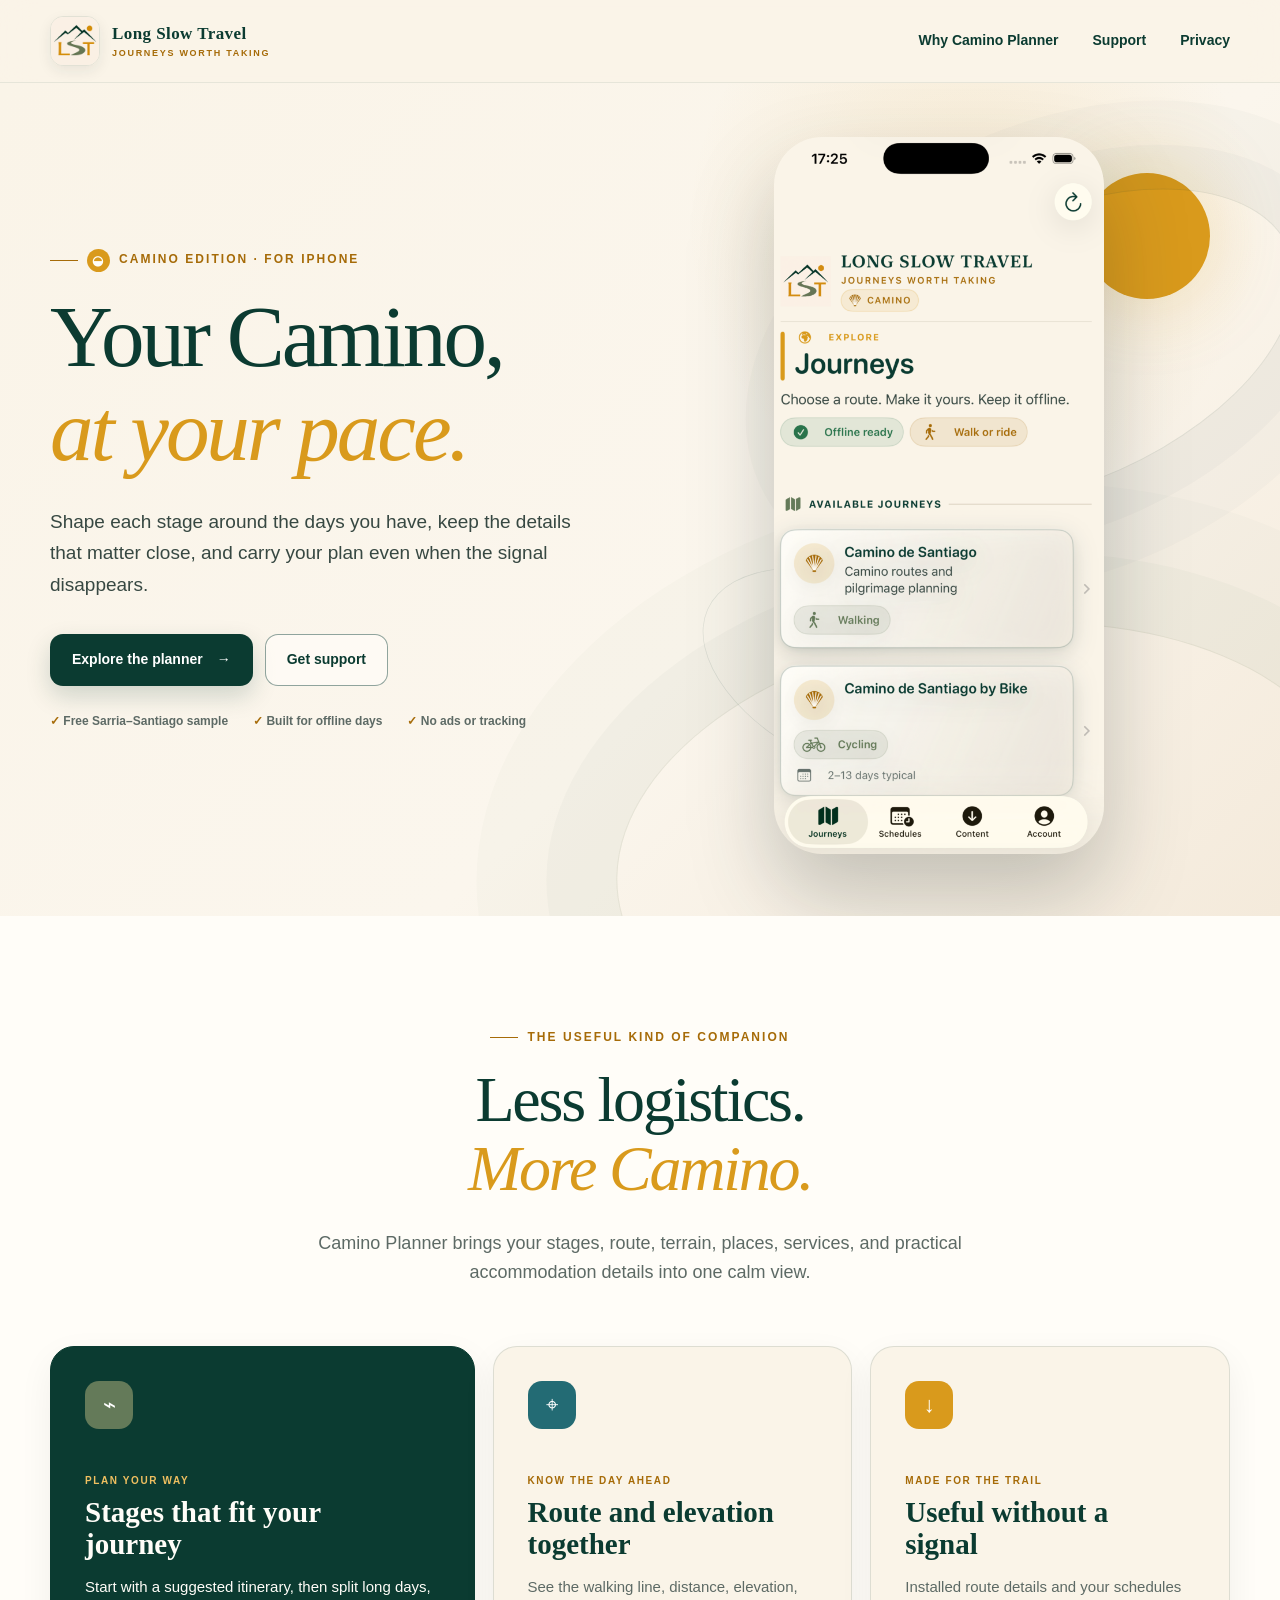
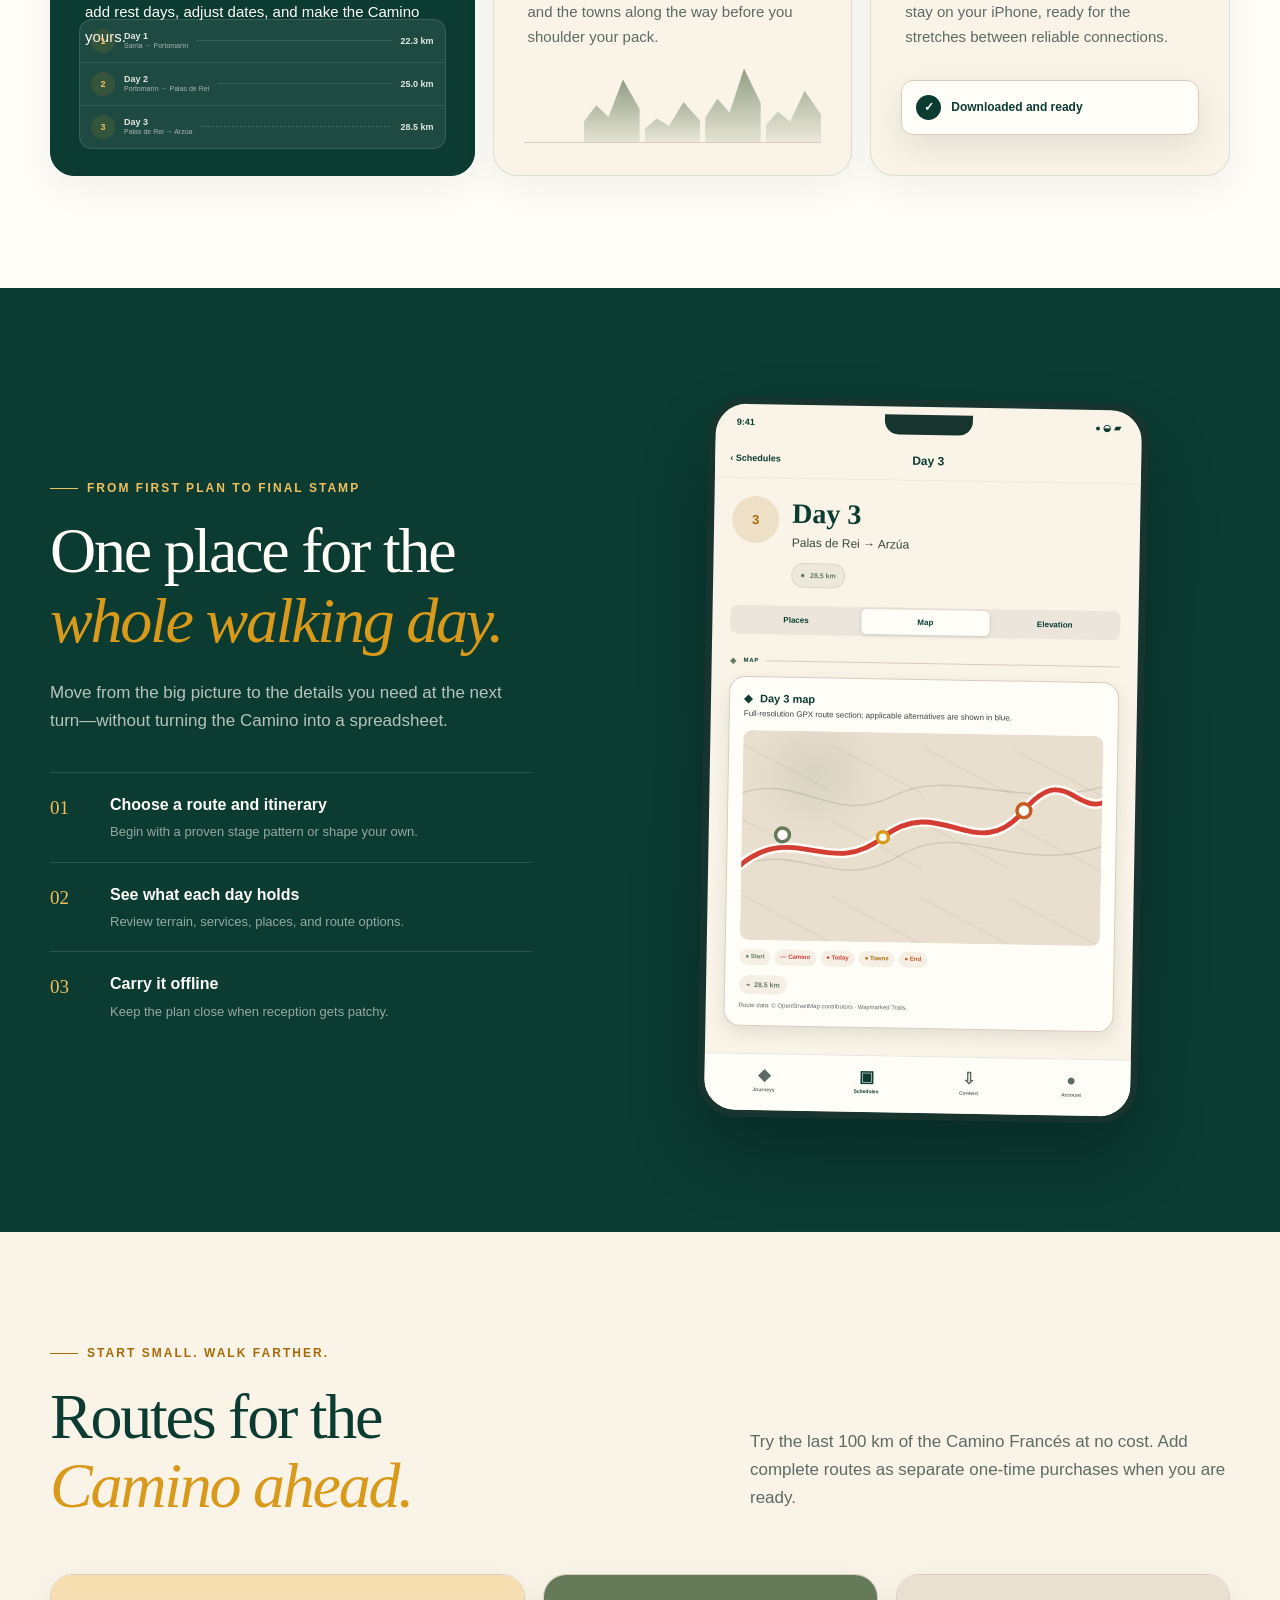
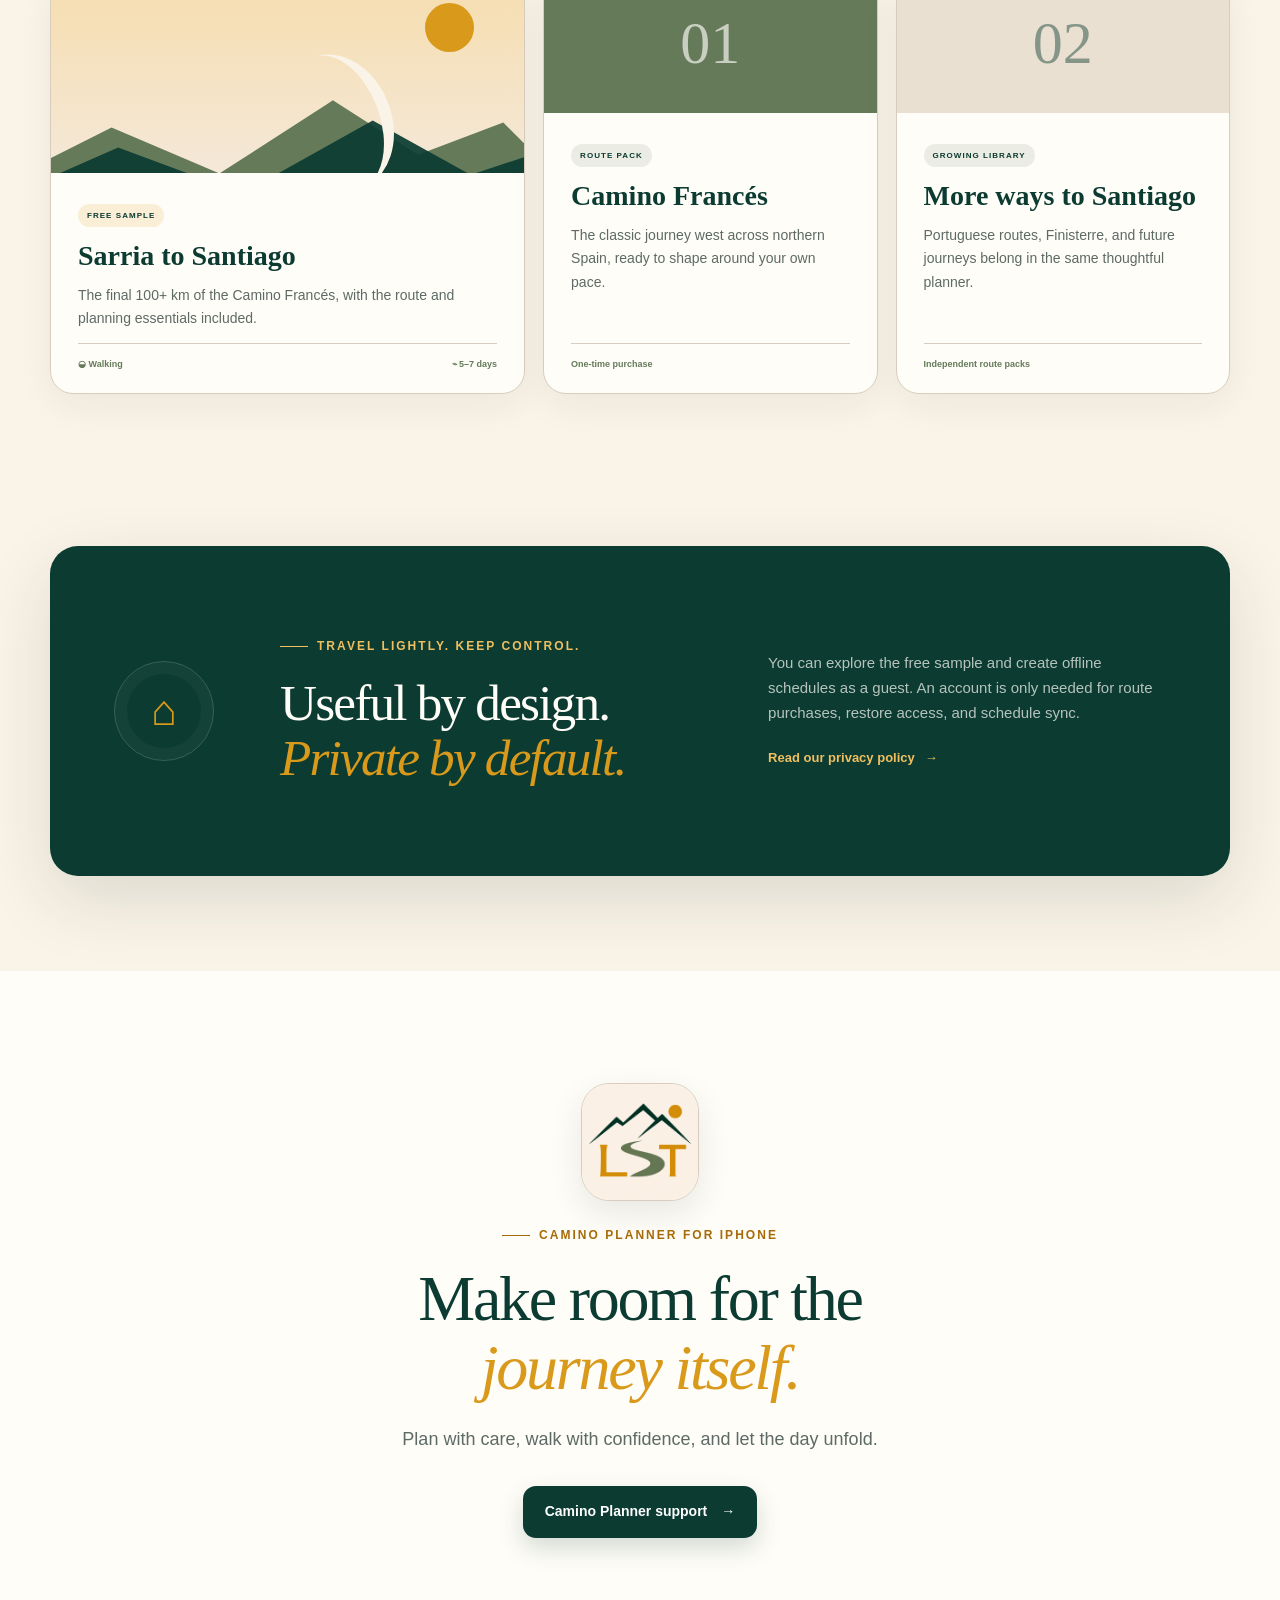
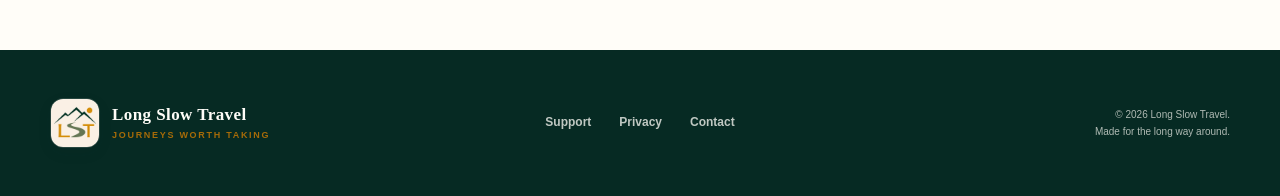
==== commit 20d3b1c6: "Use actual Journeys screenshot on landing page" ====
--- a/index.html
+++ b/index.html
@@ -58,48 +58,15 @@
           </ul>
         </div>
 
-        <div class="hero-art" aria-label="A source-matched preview of the Camino Planner Journeys tab">
+        <div class="hero-art" aria-label="The actual Camino Planner Journeys screen">
           <div class="hero-sun" aria-hidden="true"></div>
           <div class="contour contour-one" aria-hidden="true"></div>
           <div class="contour contour-two" aria-hidden="true"></div>
 
-          <div class="phone app-screen journey-screen">
-            <div class="phone-bar"><span>9:41</span><span>● ◒ ▰</span></div>
-            <div class="ios-navigation"><span></span><strong></strong><span class="refresh-icon" aria-hidden="true">↻</span></div>
-            <div class="app-scroll">
-              <div class="app-brand-lockup">
-                <img src="assets/long-slow-travel-mark.png" alt="" width="48" height="48">
-                <span><strong>LONG SLOW TRAVEL</strong><small>JOURNEYS WORTH TAKING</small><b><i aria-hidden="true">◒</i> CAMINO</b></span>
-              </div>
-              <div class="app-divider"></div>
-              <div class="app-hierarchy-header">
-                <i></i>
-                <span><small><b aria-hidden="true">◎</b> EXPLORE</small><strong>Journeys</strong></span>
-              </div>
-              <p class="app-intro">Choose a route. Make it yours. Keep it offline.</p>
-              <div class="app-status-row">
-                <span class="app-chip success"><b aria-hidden="true">✓</b> Offline ready</span>
-                <span class="app-chip ochre"><b aria-hidden="true">●</b> Walk or ride</span>
-              </div>
-              <div class="app-list-header"><span aria-hidden="true">◆</span> AVAILABLE JOURNEYS <i></i></div>
-              <div class="app-elevated-card journey-app-card">
-                <div class="app-card-heading">
-                  <span class="app-circle-icon" aria-hidden="true">◒</span>
-                  <span><strong>Camino de Santiago</strong><small>Camino routes and pilgrimage planning</small></span>
-                  <b aria-hidden="true">›</b>
-                </div>
-                <div class="app-status-row">
-                  <span class="app-chip sage"><b aria-hidden="true">●</b> Walking</span>
-                </div>
-              </div>
-            </div>
-            <div class="app-tab-bar" aria-hidden="true">
-              <span class="active"><b>◆</b>Journeys</span><span><b>▣</b>Schedules</span><span><b>⇩</b>Content</span><span><b>●</b>Account</span>
-            </div>
-          </div>
-
-          <div class="floating-card floating-top"><span class="float-icon">◆</span><span><small>REAL APP FLOW</small><strong>Journeys → Routes</strong></span></div>
-          <div class="floating-card floating-bottom"><span class="float-icon gold">⇩</span><span><small>OFFLINE CONTENT</small><strong>Install before walking</strong></span></div>
+          <figure class="journeys-capture">
+            <img src="assets/camino-planner-journeys.png" alt="Camino Planner Journeys screen showing offline-ready walking and cycling Camino de Santiago journeys" width="572" height="1242">
+            <figcaption>Actual Camino Planner Journeys screen</figcaption>
+          </figure>
         </div>
       </div>
     </section>
--- a/styles.css
+++ b/styles.css
@@ -106,31 +106,15 @@
 .contour { position: absolute; width: 490px; height: 270px; border: 1px solid rgba(11, 59, 49, .11); border-radius: 50%; transform: rotate(-24deg); }
 .contour-one { top: 75px; right: -80px; box-shadow: 0 0 0 45px rgba(11, 59, 49, .025), 0 0 0 90px rgba(11, 59, 49, .02); }
 .contour-two { bottom: 40px; left: -30px; transform: rotate(24deg) scale(.7); }
-
-.phone { position: relative; z-index: 2; width: 350px; height: 652px; overflow: hidden; color: var(--charcoal); background: var(--sand); border: 8px solid #18342f; border-radius: 46px; box-shadow: 0 45px 80px rgba(23, 36, 33, .27), inset 0 0 0 1px rgba(255, 255, 255, .35); transform: rotate(2deg); }
-.phone::before { position: absolute; z-index: 8; top: 9px; left: 50%; width: 92px; height: 22px; content: ''; background: #18342f; border-radius: 0 0 15px 15px; transform: translateX(-50%); }
+.journeys-capture { position: relative; z-index: 2; width: min(100%, 330px); margin: 0; filter: drop-shadow(0 40px 42px rgba(23, 36, 33, .24)); }
+.journeys-capture img { width: 100%; height: auto; border-radius: 48px; }
+.journeys-capture figcaption { position: absolute; width: 1px; height: 1px; padding: 0; margin: -1px; overflow: hidden; clip: rect(0, 0, 0, 0); white-space: nowrap; border: 0; }
+
 .phone-bar { height: 36px; display: flex; align-items: center; justify-content: space-between; padding: 0 21px; color: var(--pine); font-size: 9px; font-weight: 800; }
 .app-screen { font-family: var(--sans); }
 .ios-navigation { height: 28px; display: grid; grid-template-columns: 1fr auto 1fr; align-items: center; padding: 0 15px; color: var(--pine); background: var(--sand); border-bottom: 1px solid rgba(11, 59, 49, .06); }
 .ios-navigation strong { font-size: 10px; }
 .ios-navigation > span:last-child { justify-self: end; }
-.refresh-icon { font-size: 17px; font-weight: 700; }
-.app-scroll { height: 523px; padding: 14px 14px 18px; overflow: hidden; }
-.app-brand-lockup { display: flex; align-items: center; gap: 10px; }
-.app-brand-lockup img { width: 48px; height: 48px; object-fit: cover; border: 1px solid rgba(11, 59, 49, .08); border-radius: 11px; }
-.app-brand-lockup > span { display: grid; align-items: start; line-height: 1.15; }
-.app-brand-lockup strong { color: var(--pine); font-family: var(--serif); font-size: 11px; letter-spacing: .1em; }
-.app-brand-lockup small { margin-top: 4px; color: var(--ochre); font-size: 5px; font-weight: 850; letter-spacing: .18em; }
-.app-brand-lockup b { width: max-content; display: inline-flex; align-items: center; gap: 4px; margin-top: 6px; padding: 3px 6px; color: var(--ochre); background: rgba(217, 154, 28, .1); border: 1px solid rgba(217, 154, 28, .18); border-radius: 99px; font-size: 5px; letter-spacing: .12em; }
-.app-brand-lockup b i { font-style: normal; font-size: 8px; }
-.app-divider { height: 1px; margin: 13px 0 14px; background: var(--border); }
-.app-hierarchy-header { display: grid; grid-template-columns: 4px 1fr; gap: 10px; align-items: center; }
-.app-hierarchy-header > i { width: 4px; height: 48px; background: var(--gold); border-radius: 99px; }
-.app-hierarchy-header > span { display: grid; line-height: 1.1; }
-.app-hierarchy-header small { color: var(--gold); font-size: 6px; font-weight: 850; letter-spacing: .14em; }
-.app-hierarchy-header small b { margin-right: 4px; font-size: 9px; }
-.app-hierarchy-header strong { margin-top: 5px; color: var(--pine); font-family: var(--serif); font-size: 25px; }
-.app-intro { margin-top: 11px; color: var(--text); font-size: 9px; }
 .app-status-row { display: flex; flex-wrap: wrap; gap: 6px; margin-top: 10px; }
 .app-chip { min-height: 25px; display: inline-flex; align-items: center; gap: 5px; padding: 4px 8px; border: 1px solid currentColor; border-radius: 99px; font-size: 7px; font-weight: 750; }
 .app-chip b { font-size: 8px; }
@@ -140,25 +124,10 @@
 .app-list-header { display: flex; align-items: center; gap: 7px; margin-top: 20px; color: var(--pine); font-size: 6px; font-weight: 850; letter-spacing: .12em; }
 .app-list-header > span { color: var(--sage); font-size: 8px; }
 .app-list-header i { height: 1px; flex: 1; background: var(--border); }
-.app-elevated-card { margin-top: 9px; padding: 14px; background: linear-gradient(135deg, var(--cream), rgba(244, 236, 223, .72)); border: 1px solid rgba(11, 59, 49, .16); border-radius: 15px; box-shadow: 0 7px 15px rgba(23, 36, 33, .12); }
-.app-card-heading { display: grid; grid-template-columns: 42px 1fr auto; align-items: start; gap: 10px; }
-.app-card-heading > span:nth-child(2) { display: grid; line-height: 1.35; }
-.app-card-heading strong { color: var(--pine); font-size: 10px; }
-.app-card-heading small { margin-top: 3px; color: var(--text); font-size: 8px; }
-.app-card-heading > b { color: var(--muted); font-size: 18px; font-weight: 400; }
-.app-circle-icon { width: 42px; height: 42px; display: grid; place-items: center; color: var(--ochre); background: rgba(217, 154, 28, .15); border-radius: 50%; font-size: 22px; }
 .app-tab-bar { position: absolute; z-index: 6; right: 0; bottom: 0; left: 0; height: 57px; display: grid; grid-template-columns: repeat(4, 1fr); align-items: center; padding: 5px 8px 8px; background: rgba(255, 253, 248, .96); border-top: 1px solid rgba(11, 59, 49, .1); }
 .app-tab-bar span { display: grid; justify-items: center; gap: 2px; color: var(--muted); font-size: 5px; font-weight: 650; }
 .app-tab-bar b { font-size: 16px; line-height: 1; }
 .app-tab-bar .active { color: var(--pine); }
-.floating-card { position: absolute; z-index: 4; min-width: 208px; display: flex; align-items: center; gap: 11px; padding: 12px 15px; background: rgba(255, 253, 248, .96); border: 1px solid rgba(11, 59, 49, .13); border-radius: 14px; box-shadow: var(--shadow-small); }
-.floating-card > span:last-child { display: grid; line-height: 1.2; }
-.floating-card small { color: var(--ochre); font-size: 7px; font-weight: 850; letter-spacing: .13em; }
-.floating-card strong { margin-top: 3px; color: var(--pine); font-size: 11px; }
-.float-icon { width: 33px; height: 33px; display: grid; place-items: center; color: white; background: var(--sage); border-radius: 9px; }
-.float-icon.gold { background: var(--gold); }
-.floating-top { top: 152px; right: -54px; }
-.floating-bottom { bottom: 85px; left: -42px; }
 
 .section-intro { background: var(--cream); }
 .section-heading { max-width: 760px; }
@@ -359,8 +328,6 @@
 
 @media (max-width: 1040px) {
   .hero-grid { grid-template-columns: 1fr 1fr; gap: 20px; }
-  .floating-top { right: -10px; }
-  .floating-bottom { left: -10px; }
   .feature-grid { grid-template-columns: 1fr 1fr; }
   .feature-card.featured { grid-row: span 2; }
   .route-grid { gap: 45px; }
@@ -420,10 +387,6 @@
   .hero-actions .button { width: 100%; }
   .trust-list { display: grid; }
   .hero-art { min-height: 620px; transform: scale(.92); margin-inline: -20px; }
-  .phone { width: 336px; }
-  .floating-card { min-width: 180px; }
-  .floating-top { top: 138px; right: -2px; }
-  .floating-bottom { bottom: 55px; left: 2px; }
   .feature-card { min-height: 400px; padding: 28px; }
   .section-heading.centered p { font-size: 16px; }
   .place-row { grid-template-columns: 23px 1fr 52px; }
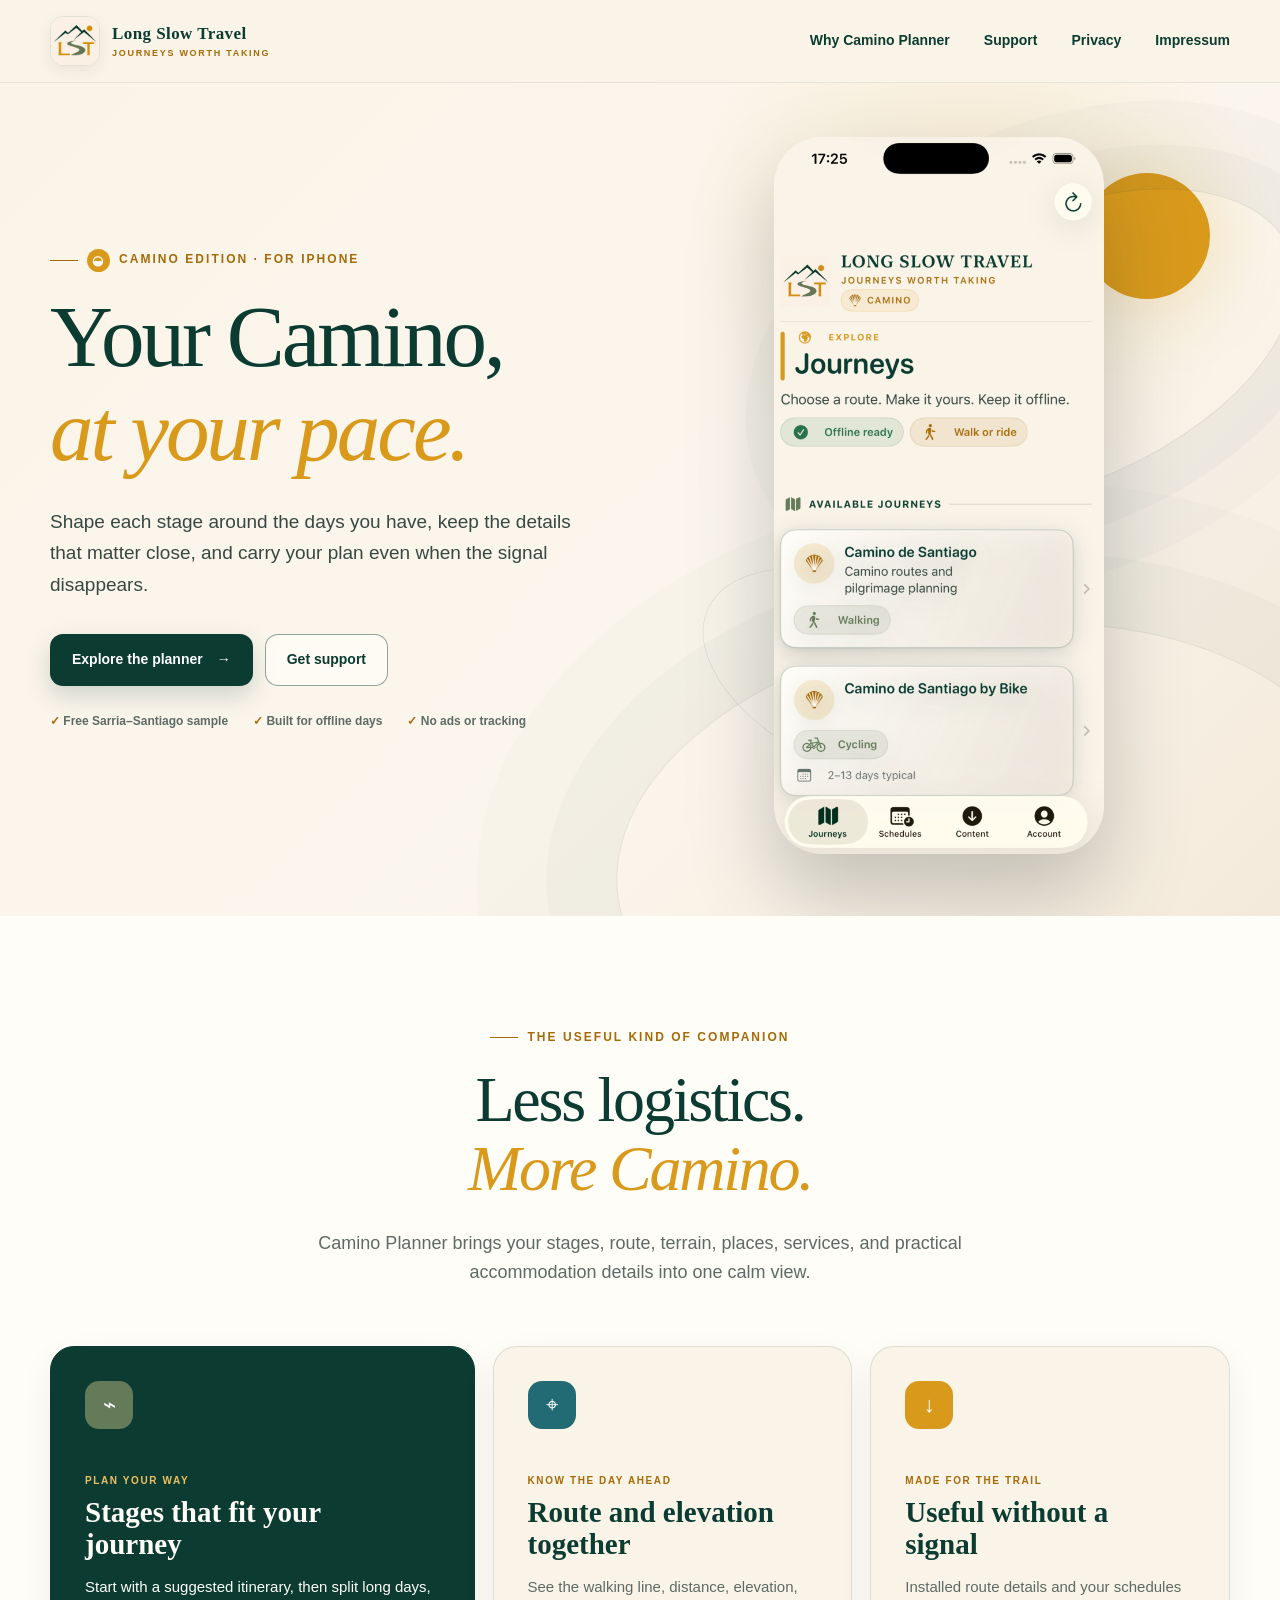
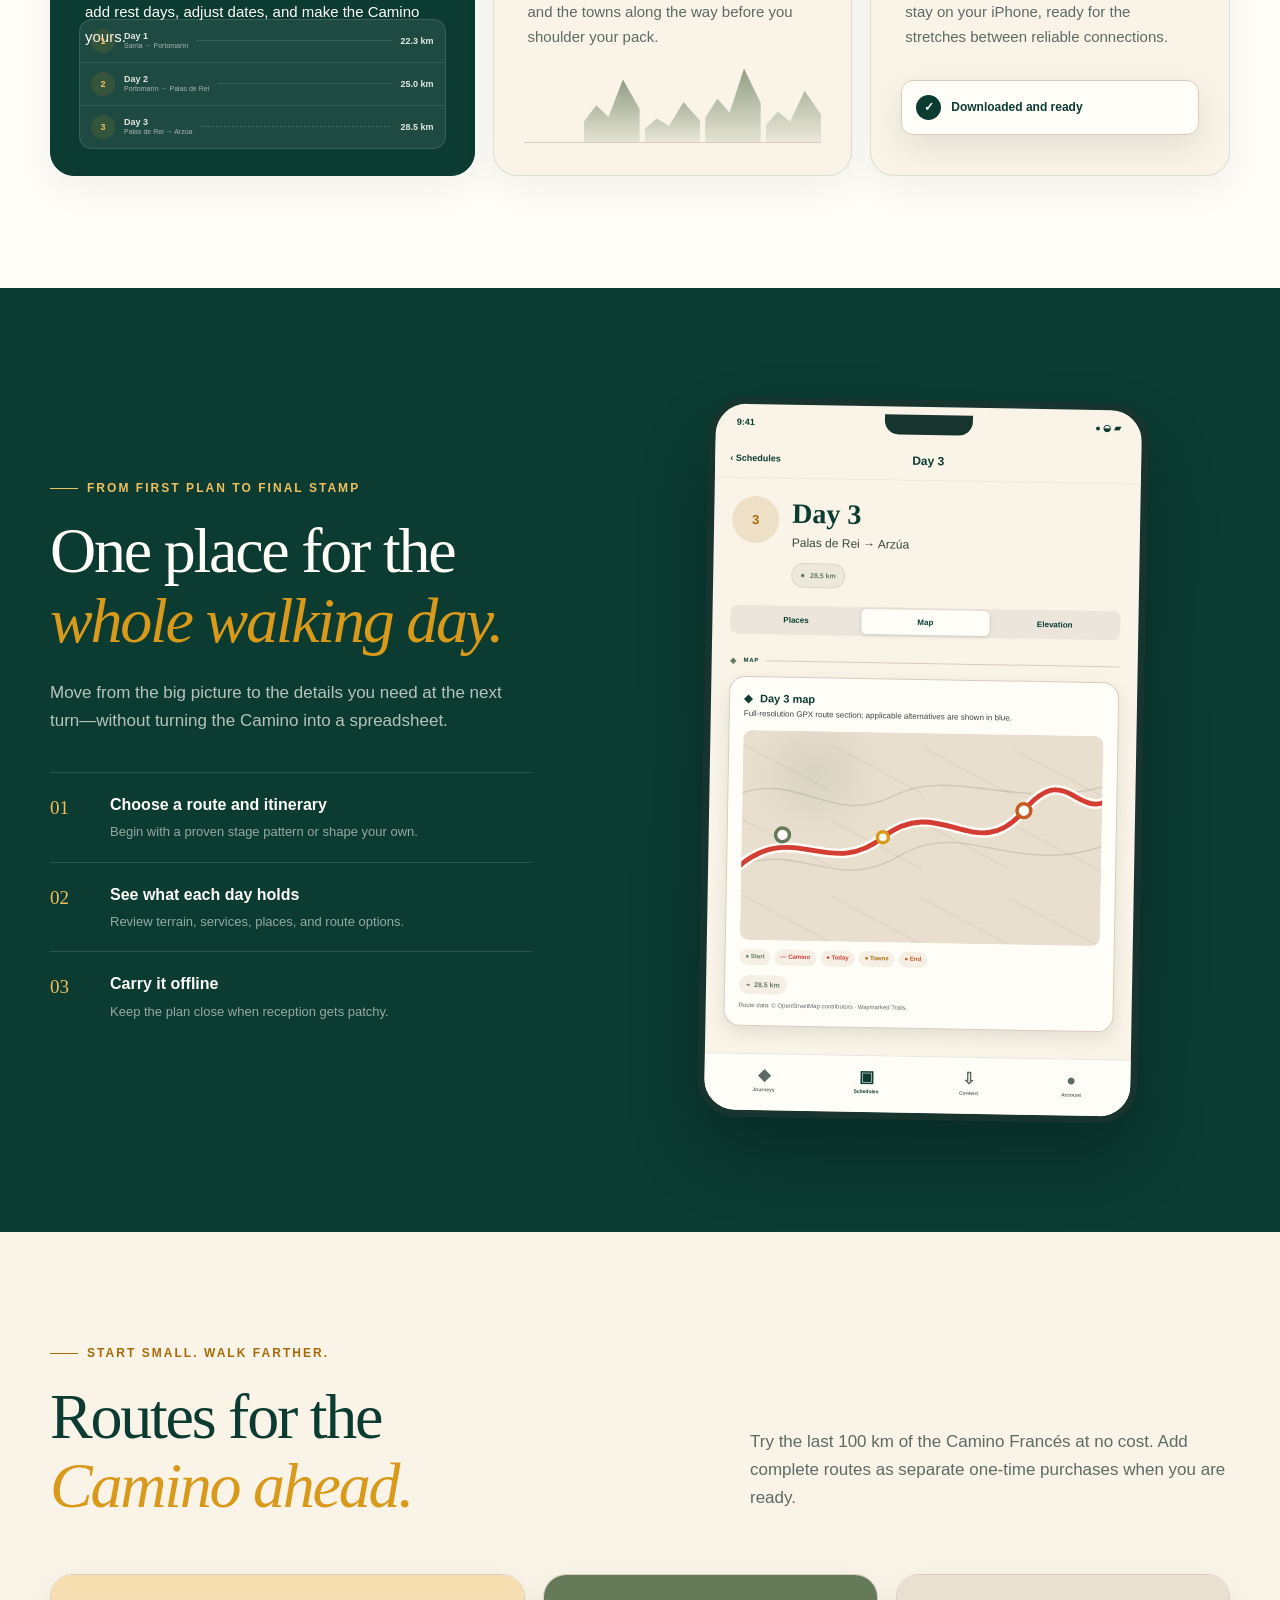
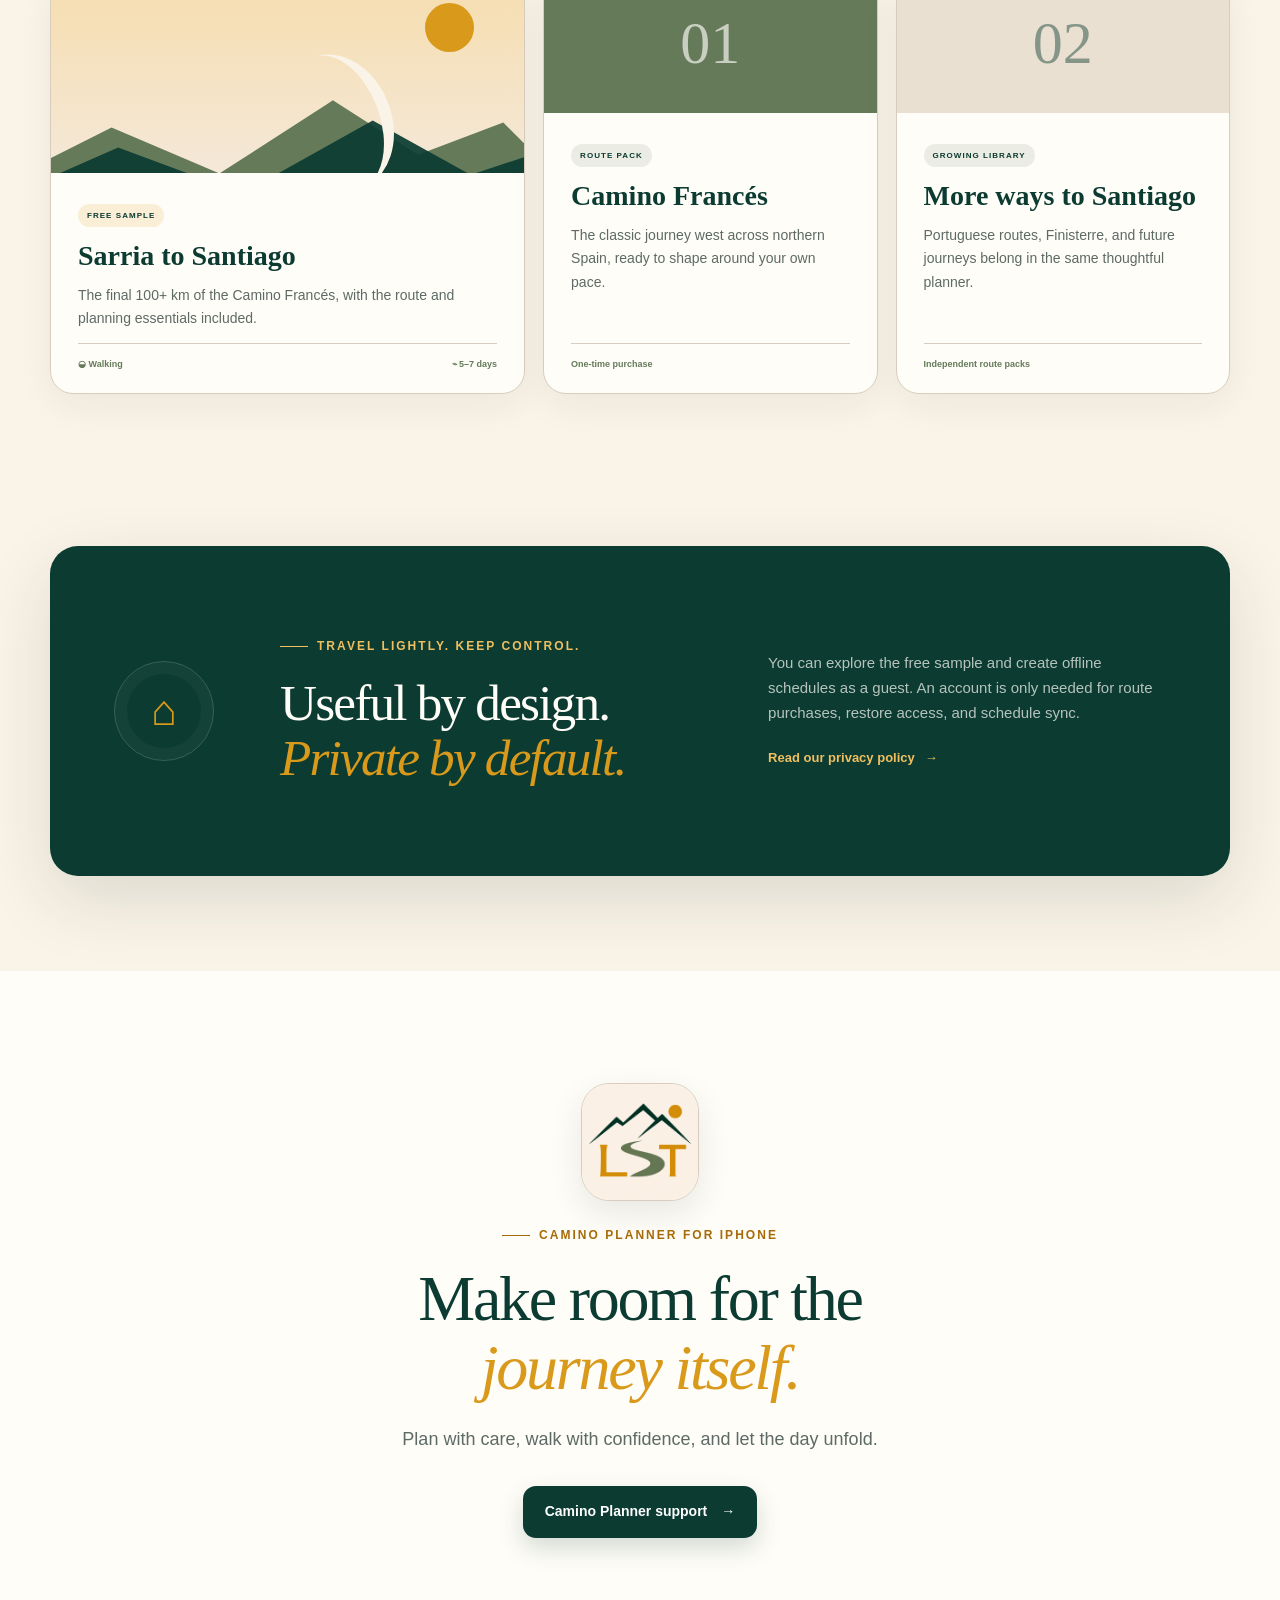
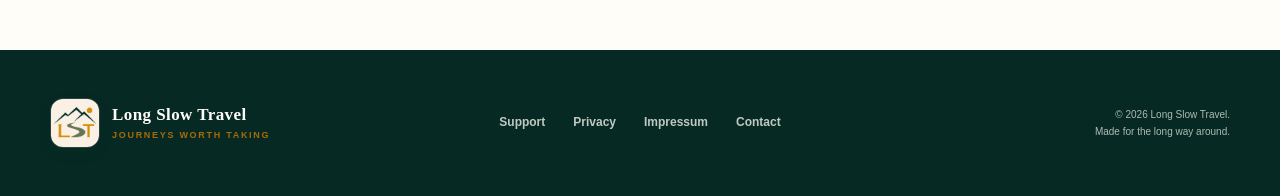
==== commit 8be6348b: "Add production legal and contact pages" ====
--- a/index.html
+++ b/index.html
@@ -36,6 +36,7 @@
         <a href="#why">Why Camino Planner</a>
         <a href="support/">Support</a>
         <a href="privacy/">Privacy</a>
+        <a href="imprint/">Impressum</a>
       </nav>
     </div>
   </header>
@@ -206,7 +207,7 @@
         <img src="assets/long-slow-travel-mark.png" alt="" width="48" height="48">
         <span class="brand-copy"><strong>Long Slow Travel</strong><span>Journeys worth taking</span></span>
       </a>
-      <nav aria-label="Footer navigation"><a href="support/">Support</a><a href="privacy/">Privacy</a><a href="mailto:aurea.moemke@gmail.com">Contact</a></nav>
+      <nav aria-label="Footer navigation"><a href="support/">Support</a><a href="privacy/">Privacy</a><a href="imprint/">Impressum</a><a href="mailto:support@longslowtravel.com">Contact</a></nav>
       <p>© <span data-current-year>2026</span> Long Slow Travel.<br>Made for the long way around.</p>
     </div>
   </footer>
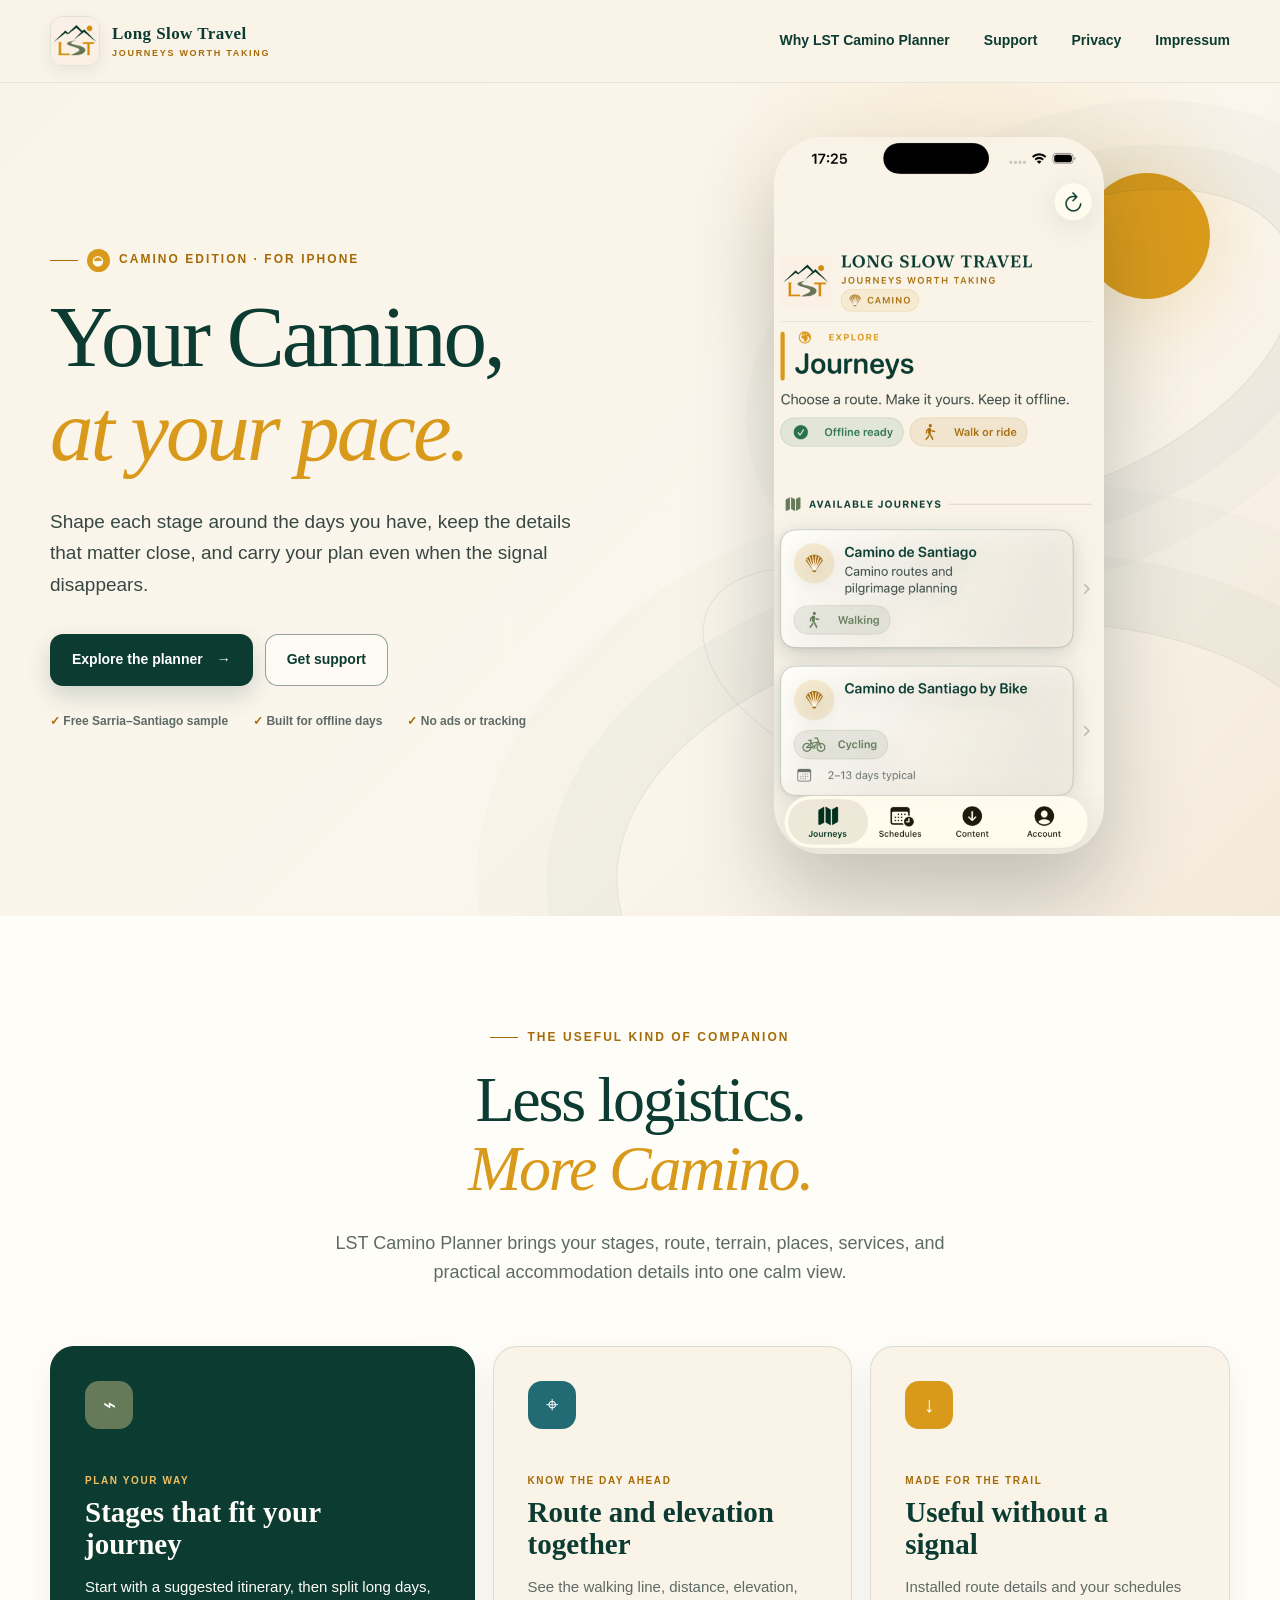
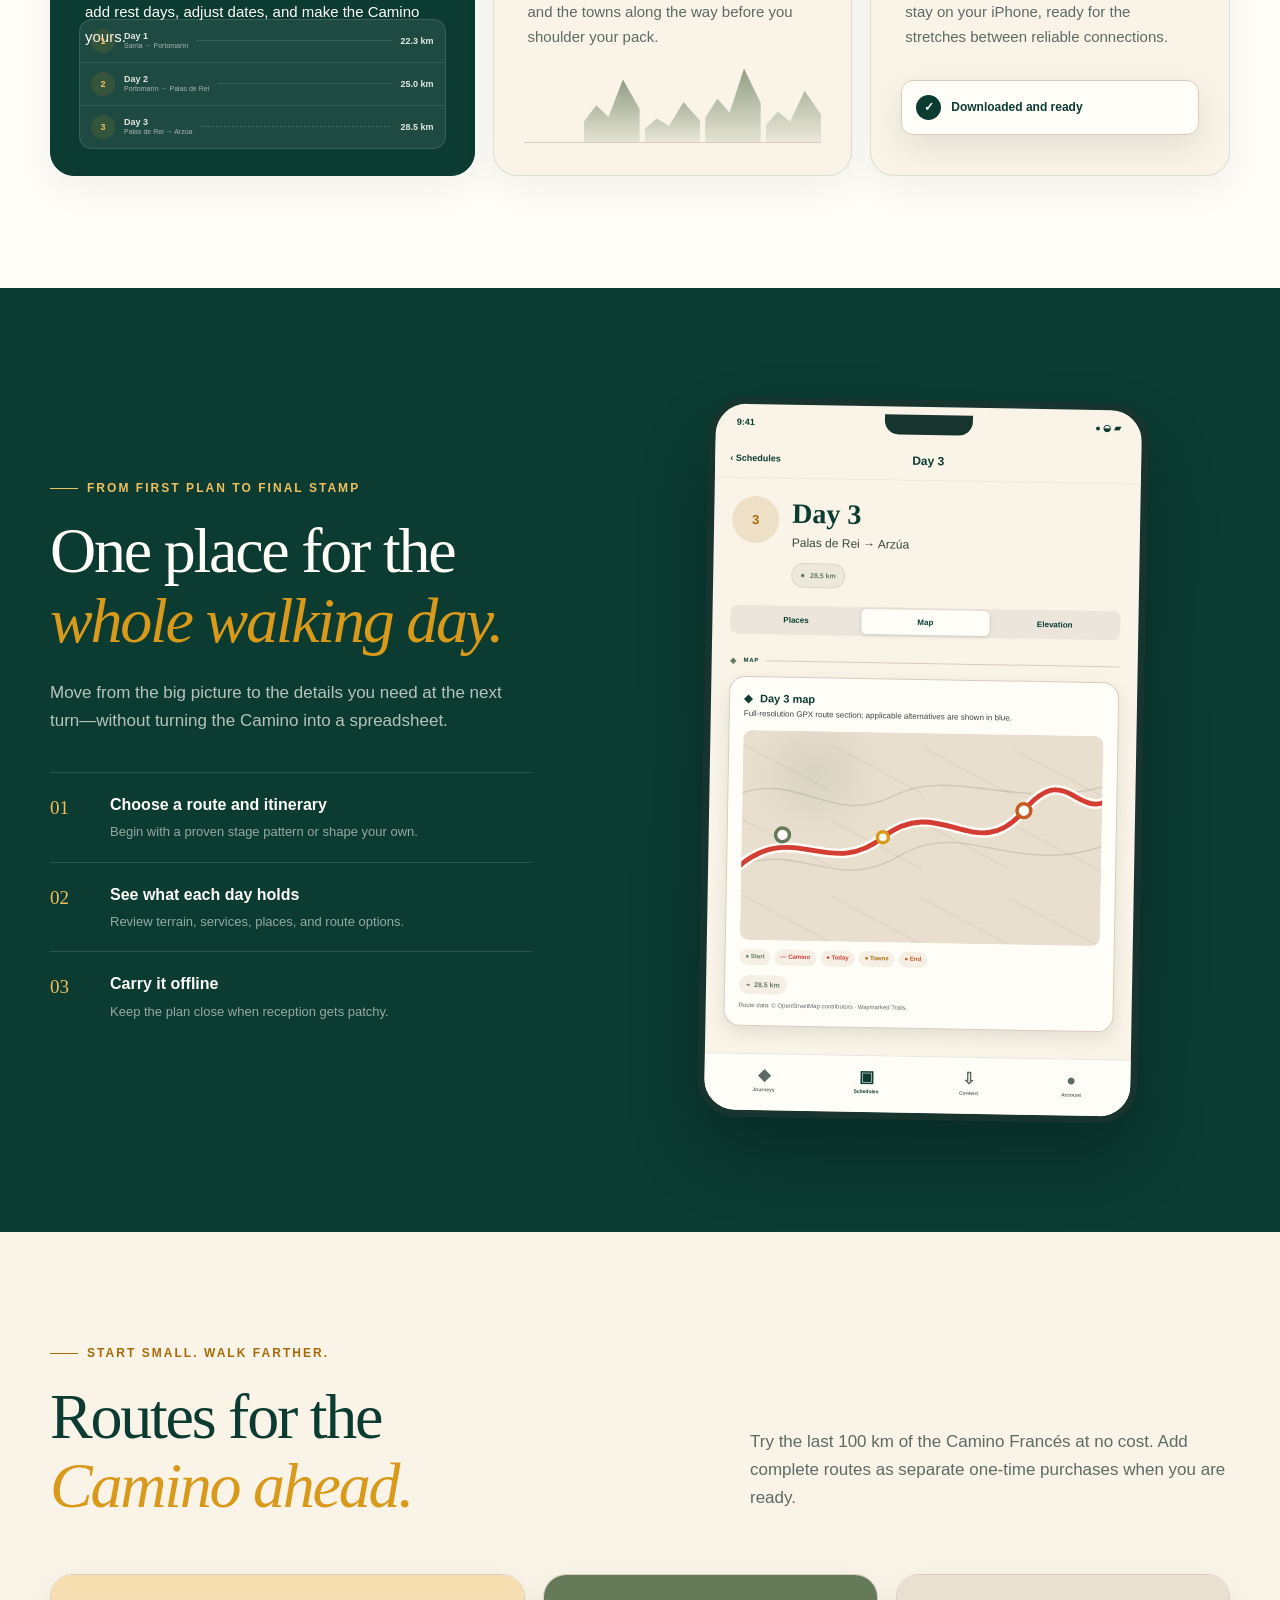
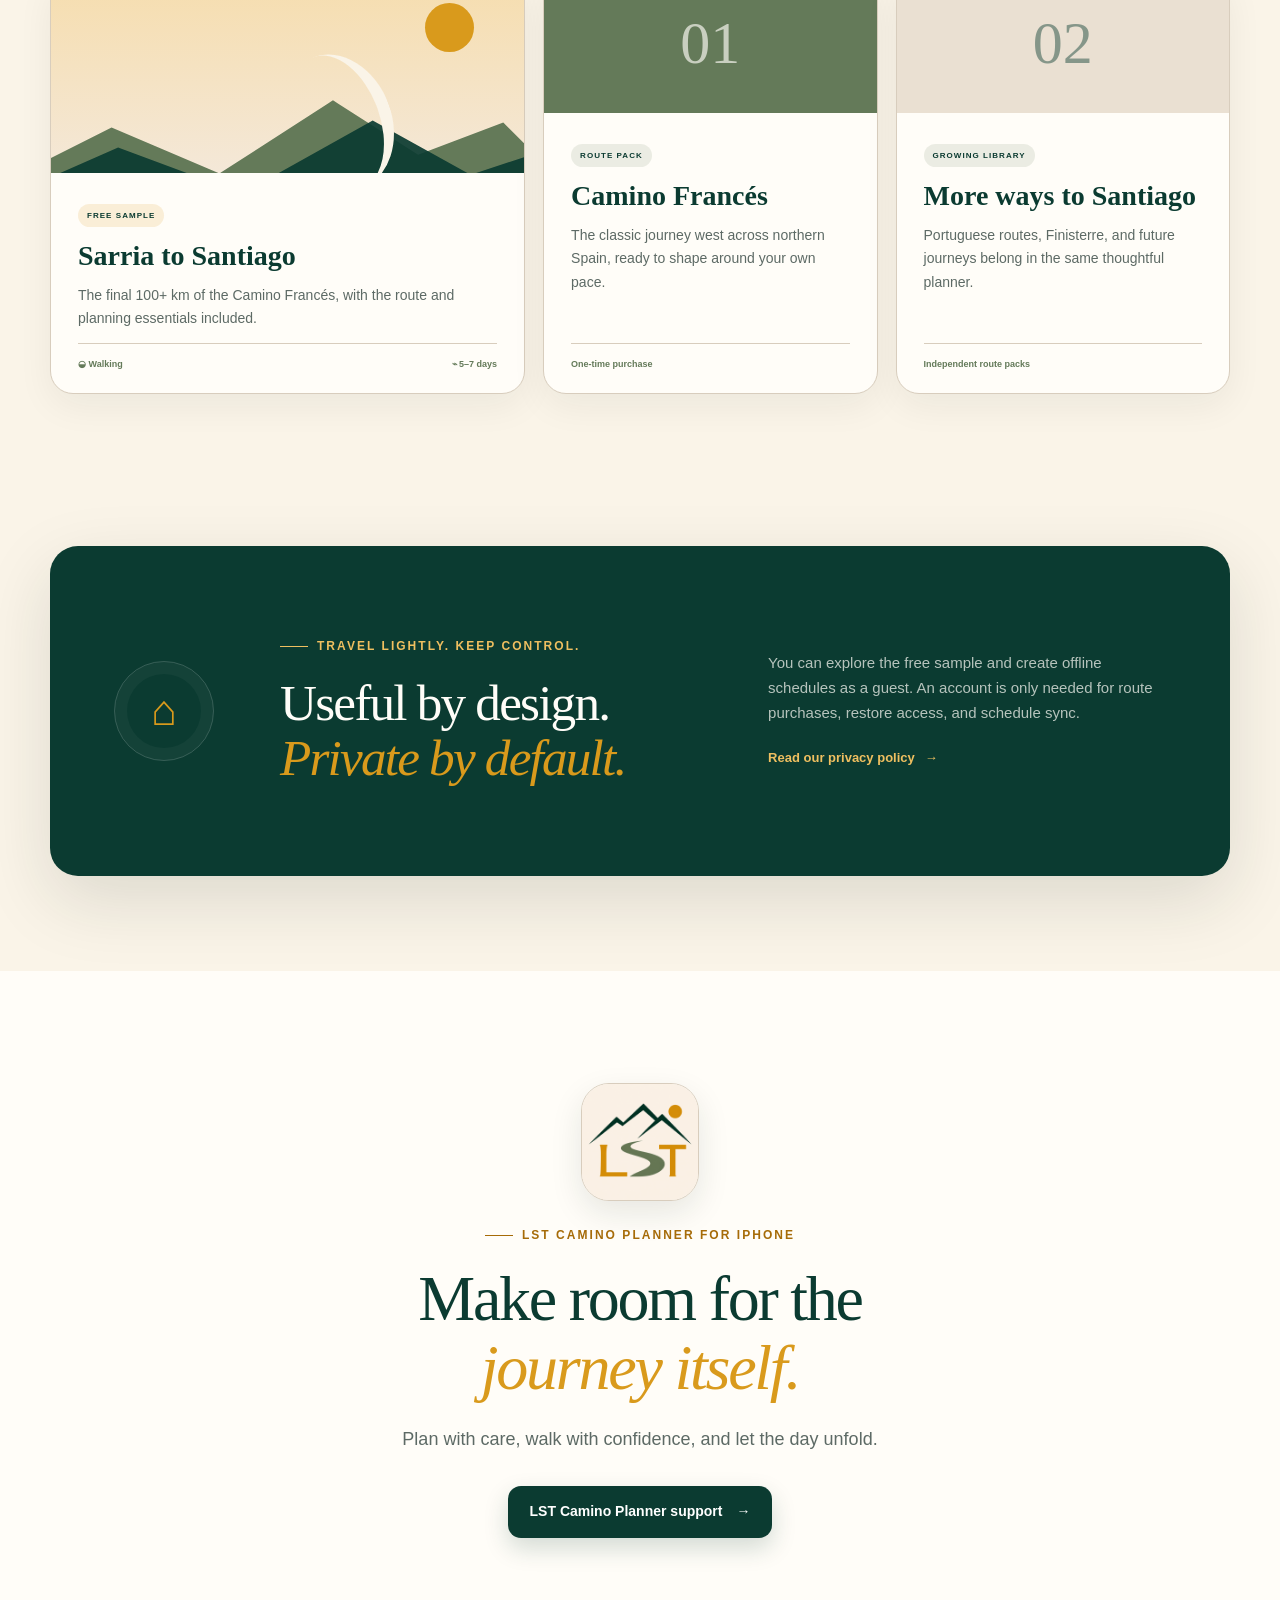
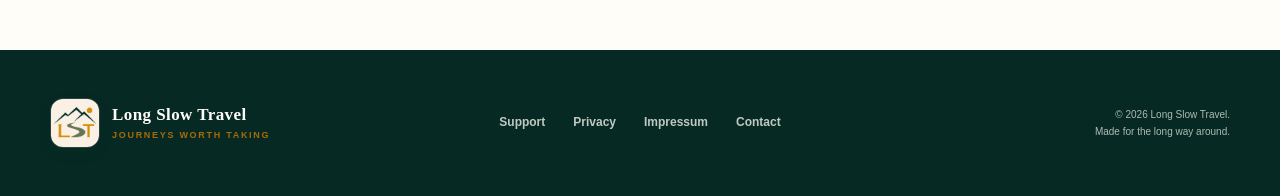
==== commit c20e7113: "feat: adopt LST Camino Planner public identity" ====
--- a/index.html
+++ b/index.html
@@ -4,12 +4,14 @@
   <meta charset="utf-8">
   <meta name="viewport" content="width=device-width, initial-scale=1">
   <meta name="theme-color" content="#0B3B31">
-  <meta name="description" content="Camino Planner by Long Slow Travel helps you shape each stage, keep route details close, and use your plans offline on the Camino.">
-  <meta property="og:title" content="Camino Planner — Long Slow Travel">
+  <meta name="description" content="LST Camino Planner by Long Slow Travel helps you shape each stage, keep route details close, and use your plans offline on the Camino.">
+  <meta property="og:title" content="LST Camino Planner — Long Slow Travel">
   <meta property="og:description" content="Plan each day. Keep the route close. Walk at your pace.">
   <meta property="og:type" content="website">
-  <meta property="og:image" content="assets/long-slow-travel-mark.png">
-  <title>Camino Planner — Long Slow Travel</title>
+  <meta property="og:url" content="https://longslowtravel.com/">
+  <meta property="og:image" content="https://longslowtravel.com/assets/long-slow-travel-mark.png">
+  <title>LST Camino Planner — Long Slow Travel</title>
+  <link rel="canonical" href="https://longslowtravel.com/">
   <link rel="icon" href="assets/long-slow-travel-mark.png">
   <link rel="stylesheet" href="styles.css">
   <script src="script.js" defer></script>
@@ -33,7 +35,7 @@
       </button>
 
       <nav id="primary-nav" class="primary-nav" aria-label="Primary navigation">
-        <a href="#why">Why Camino Planner</a>
+        <a href="#why">Why LST Camino Planner</a>
         <a href="support/">Support</a>
         <a href="privacy/">Privacy</a>
         <a href="imprint/">Impressum</a>
@@ -59,14 +61,14 @@
           </ul>
         </div>
 
-        <div class="hero-art" aria-label="The actual Camino Planner Journeys screen">
+        <div class="hero-art" aria-label="The actual LST Camino Planner Journeys screen">
           <div class="hero-sun" aria-hidden="true"></div>
           <div class="contour contour-one" aria-hidden="true"></div>
           <div class="contour contour-two" aria-hidden="true"></div>
 
           <figure class="journeys-capture">
-            <img src="assets/camino-planner-journeys.png" alt="Camino Planner Journeys screen showing offline-ready walking and cycling Camino de Santiago journeys" width="572" height="1242">
-            <figcaption>Actual Camino Planner Journeys screen</figcaption>
+            <img src="assets/camino-planner-journeys.png" alt="LST Camino Planner Journeys screen showing offline-ready walking and cycling Camino de Santiago journeys" width="572" height="1242">
+            <figcaption>Actual LST Camino Planner Journeys screen</figcaption>
           </figure>
         </div>
       </div>
@@ -77,7 +79,7 @@
         <div class="section-heading centered">
           <div class="eyebrow">The useful kind of companion</div>
           <h2>Less logistics.<br><em>More Camino.</em></h2>
-          <p>Camino Planner brings your stages, route, terrain, places, services, and practical accommodation details into one calm view.</p>
+          <p>LST Camino Planner brings your stages, route, terrain, places, services, and practical accommodation details into one calm view.</p>
         </div>
 
         <div class="feature-grid">
@@ -125,7 +127,7 @@
           </ul>
         </div>
 
-        <div class="route-window app-screen day-detail-screen" aria-label="A source-matched preview of the Camino Planner Day 3 map screen">
+        <div class="route-window app-screen day-detail-screen" aria-label="A source-matched preview of the LST Camino Planner Day 3 map screen">
           <div class="phone-bar"><span>9:41</span><span>● ◒ ▰</span></div>
           <div class="ios-navigation detail-navigation"><span aria-hidden="true">‹ Schedules</span><strong>Day 3</strong><span></span></div>
           <div class="day-app-scroll">
@@ -193,10 +195,10 @@
     <section class="section final-cta">
       <div class="shell final-cta-inner">
         <img src="assets/long-slow-travel-mark.png" alt="Long Slow Travel mountain and path mark" width="118" height="118">
-        <div class="eyebrow">Camino Planner for iPhone</div>
+        <div class="eyebrow">LST Camino Planner for iPhone</div>
         <h2>Make room for the<br><em>journey itself.</em></h2>
         <p>Plan with care, walk with confidence, and let the day unfold.</p>
-        <a class="button button-primary" href="support/">Camino Planner support <span aria-hidden="true">→</span></a>
+        <a class="button button-primary" href="support/">LST Camino Planner support <span aria-hidden="true">→</span></a>
       </div>
     </section>
   </main>
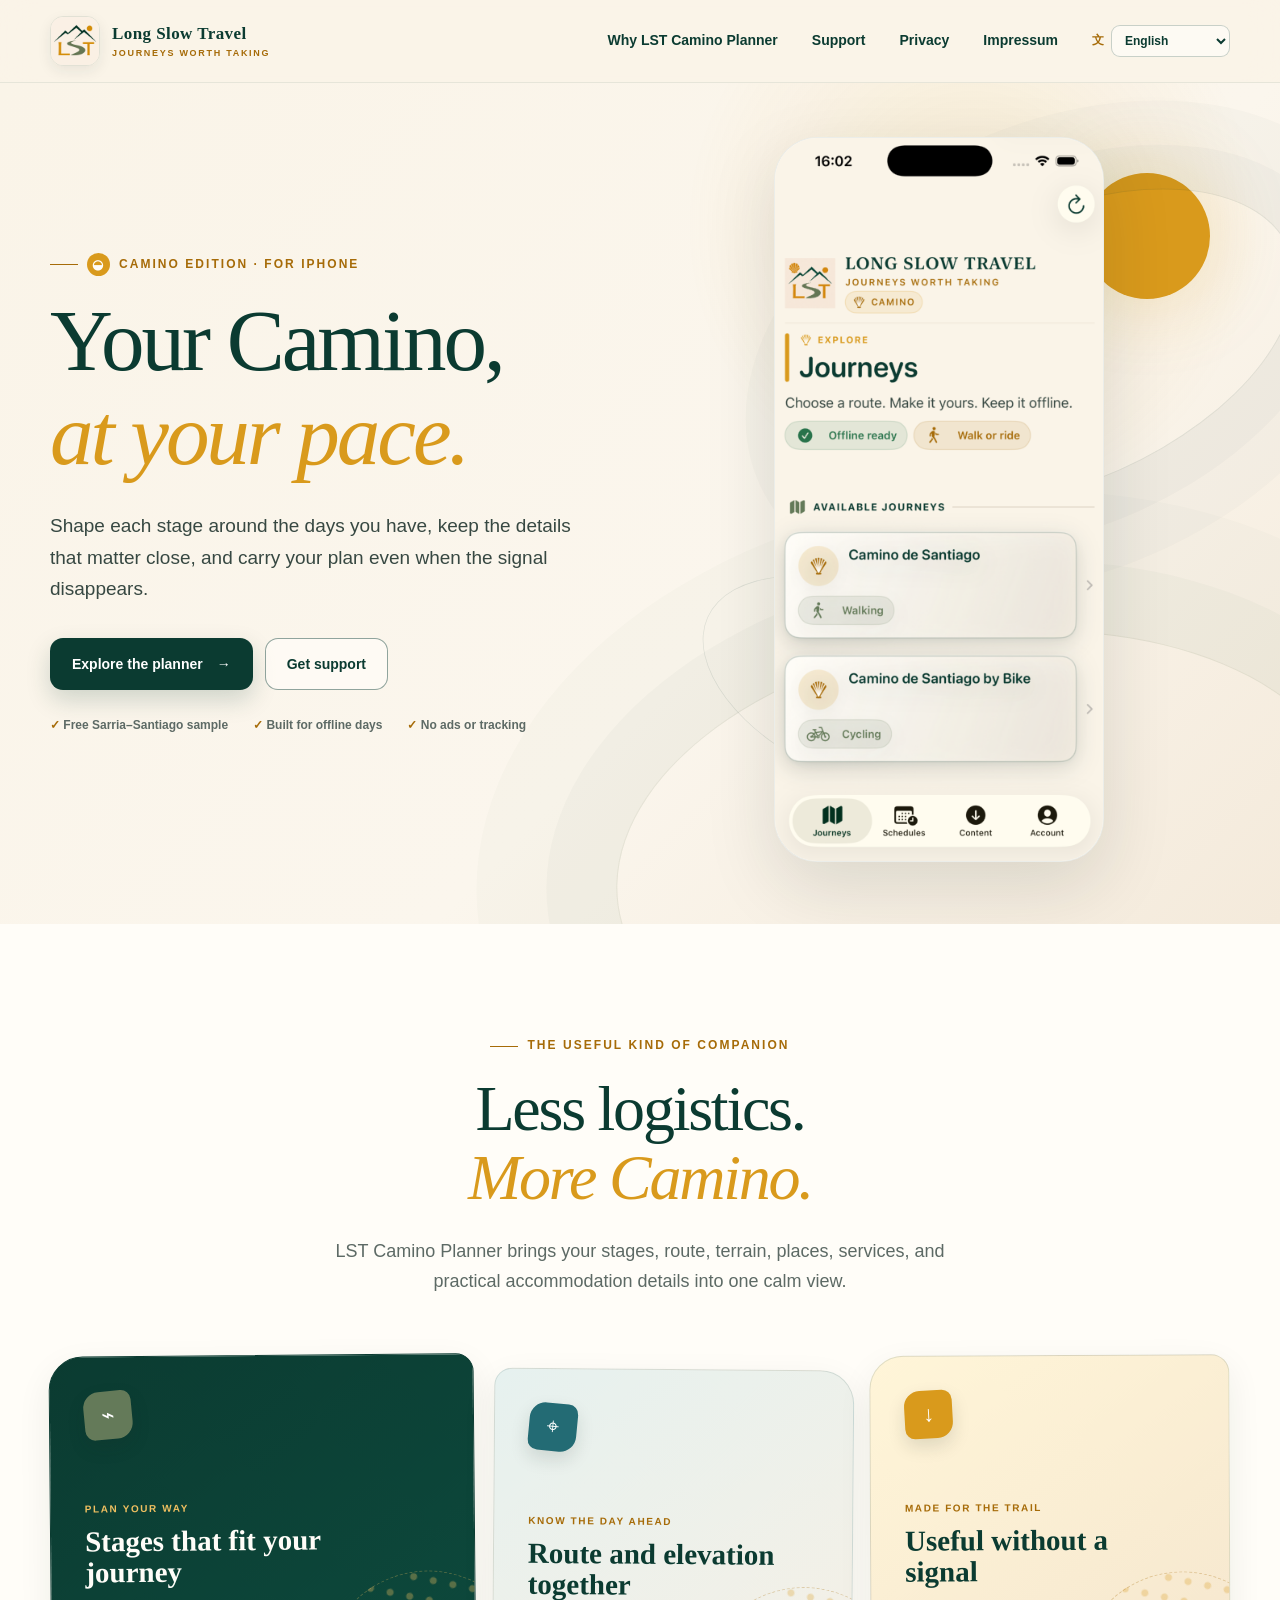
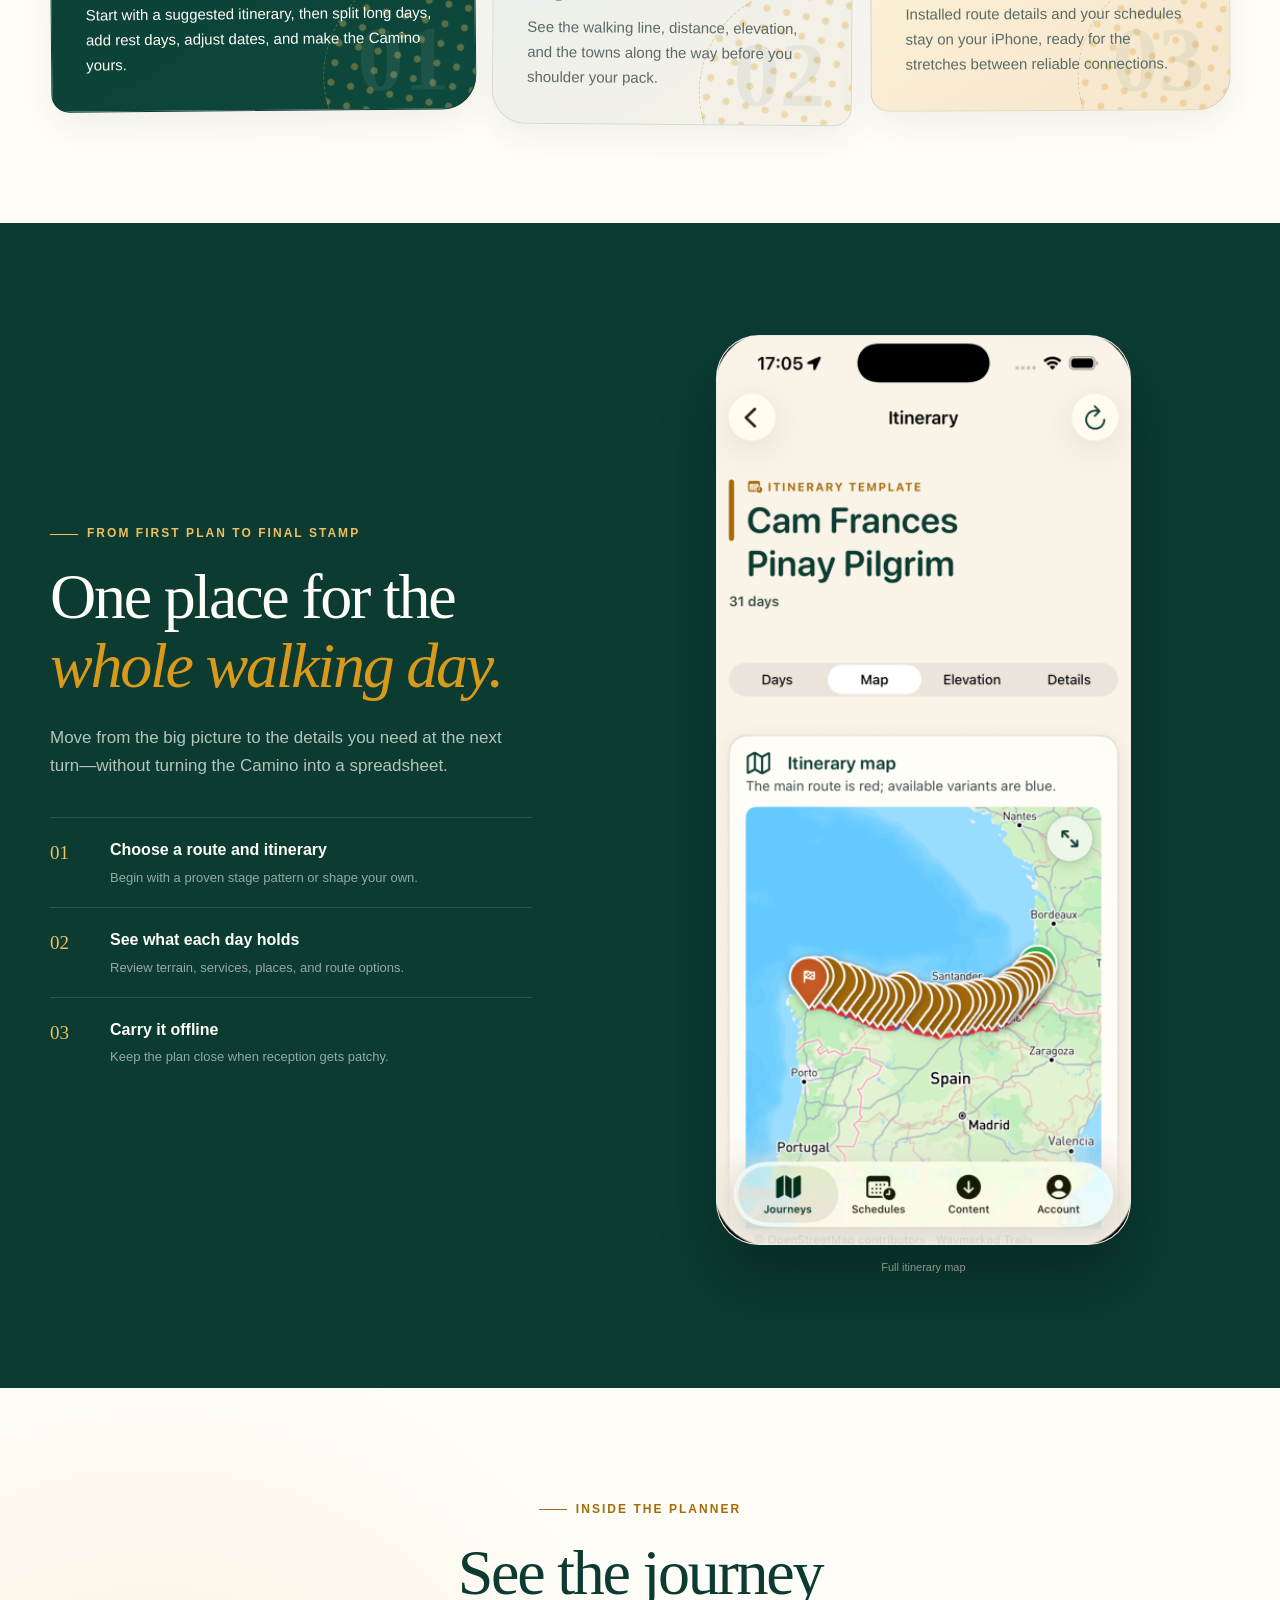
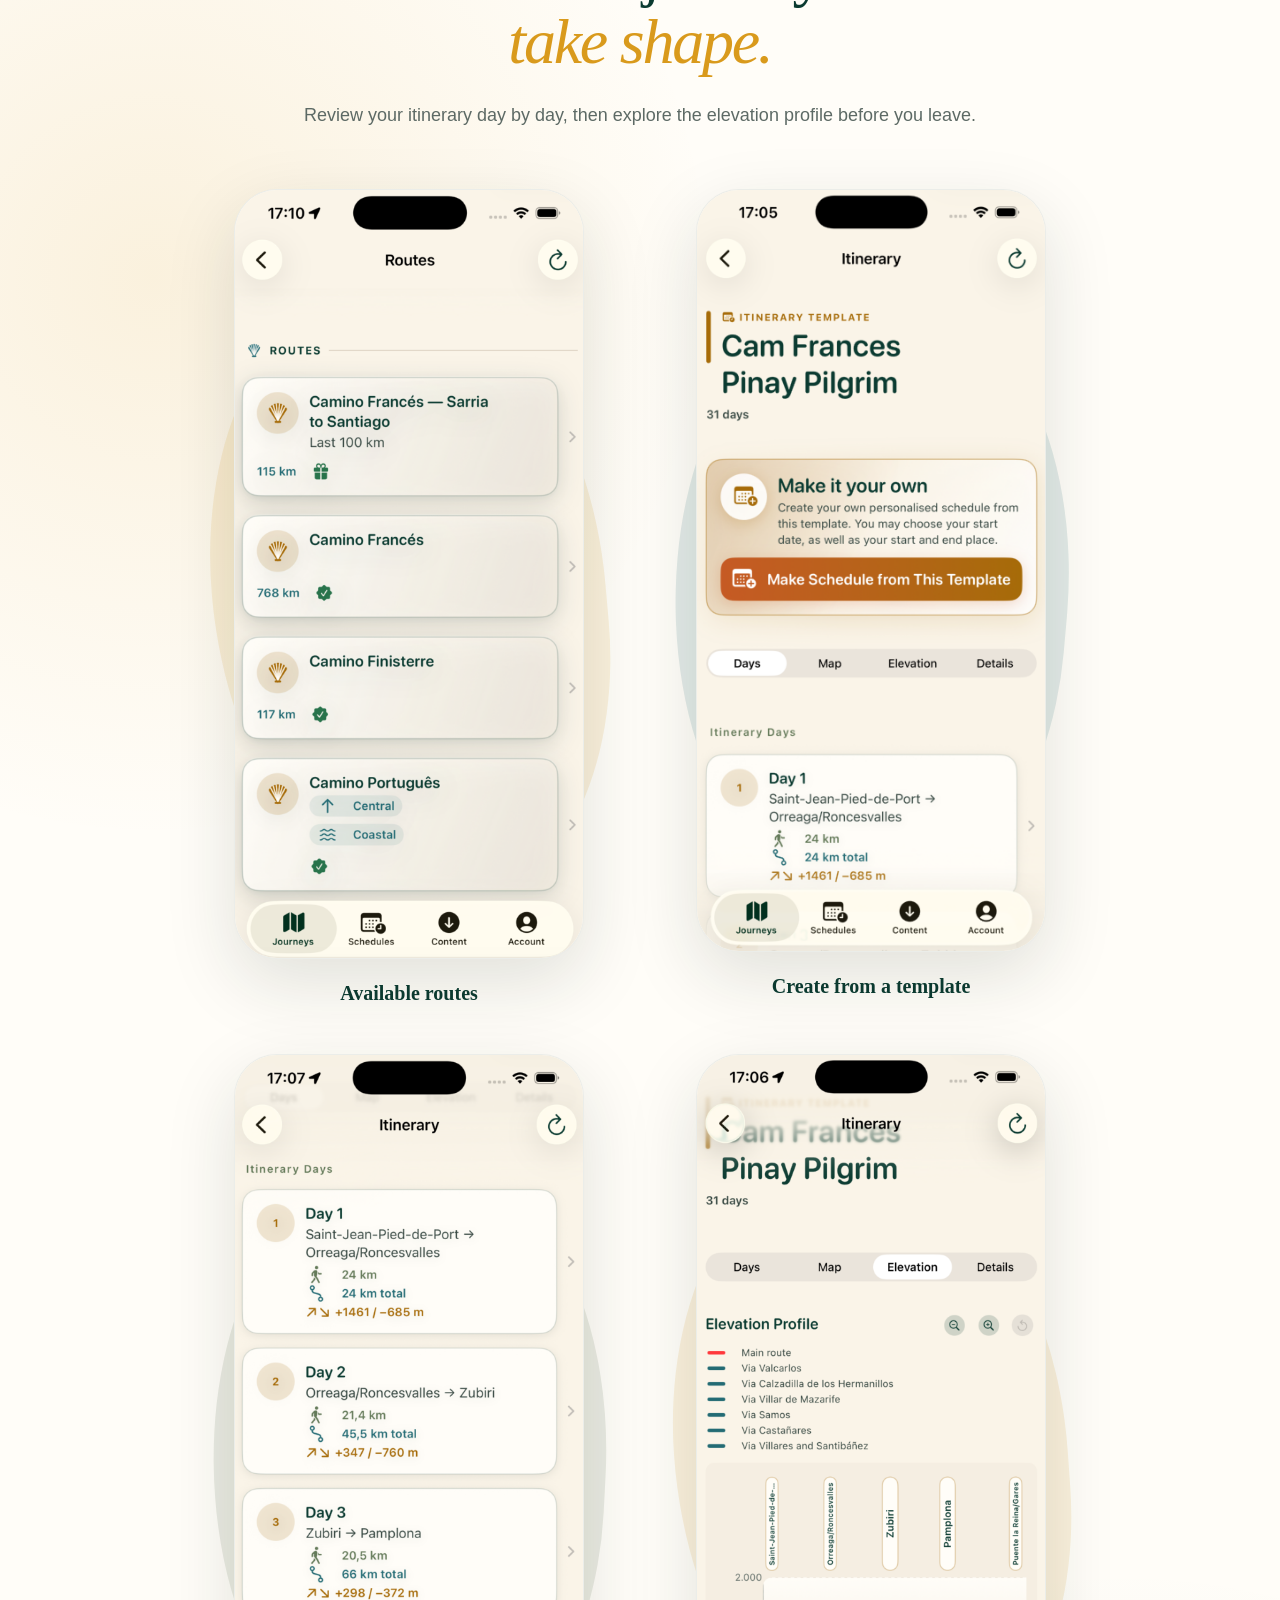
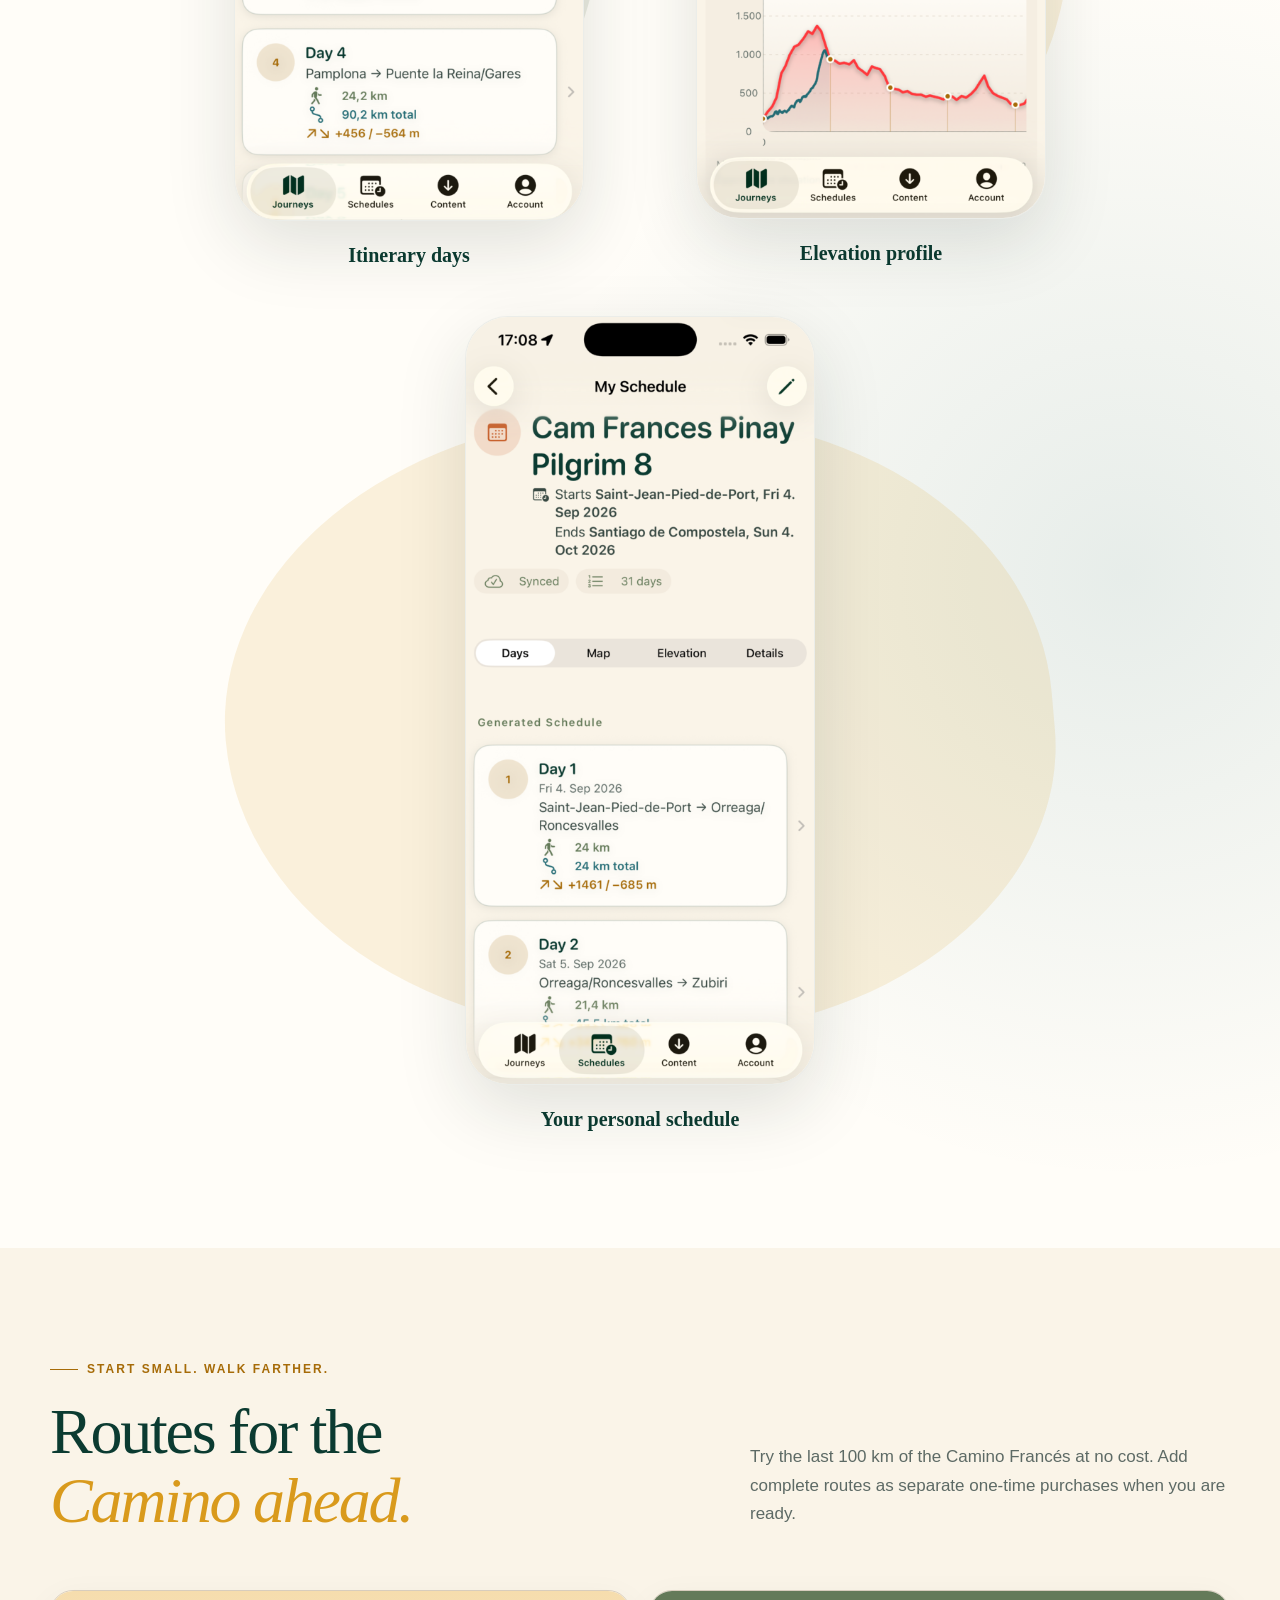
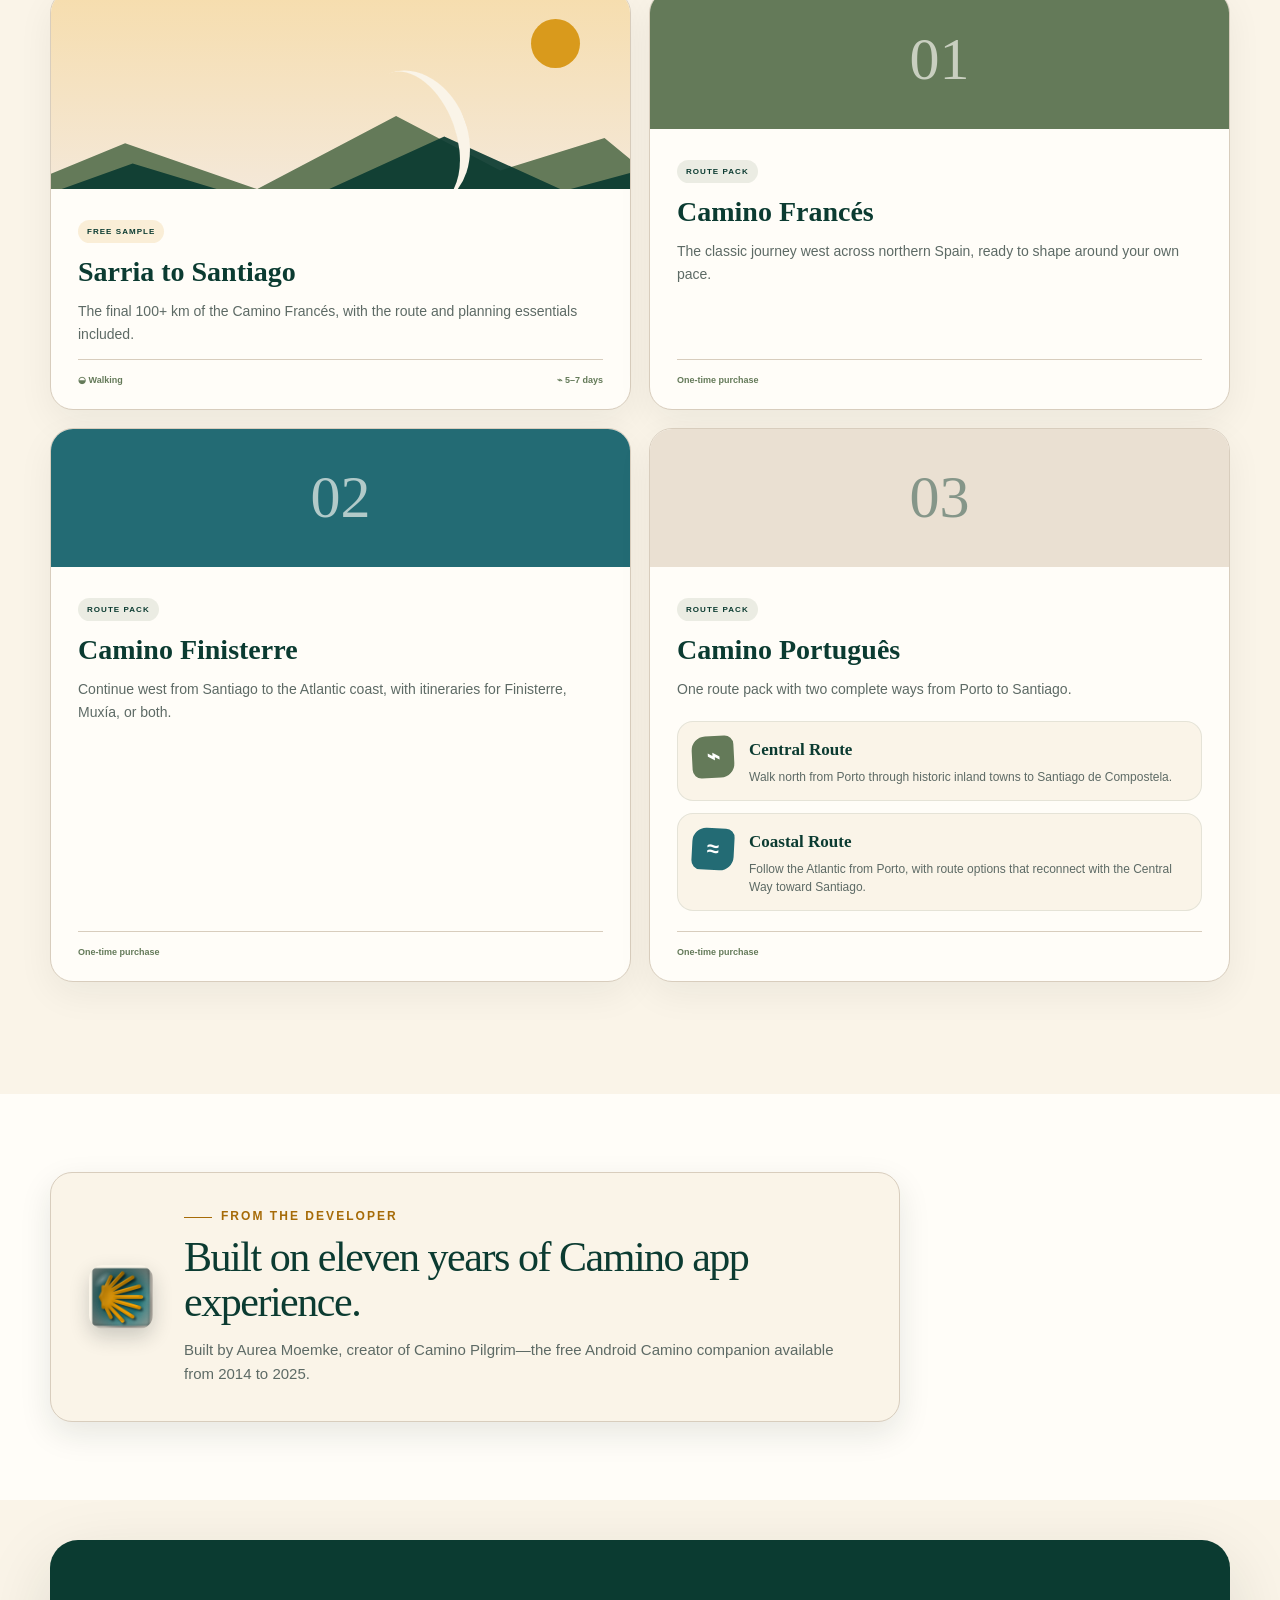
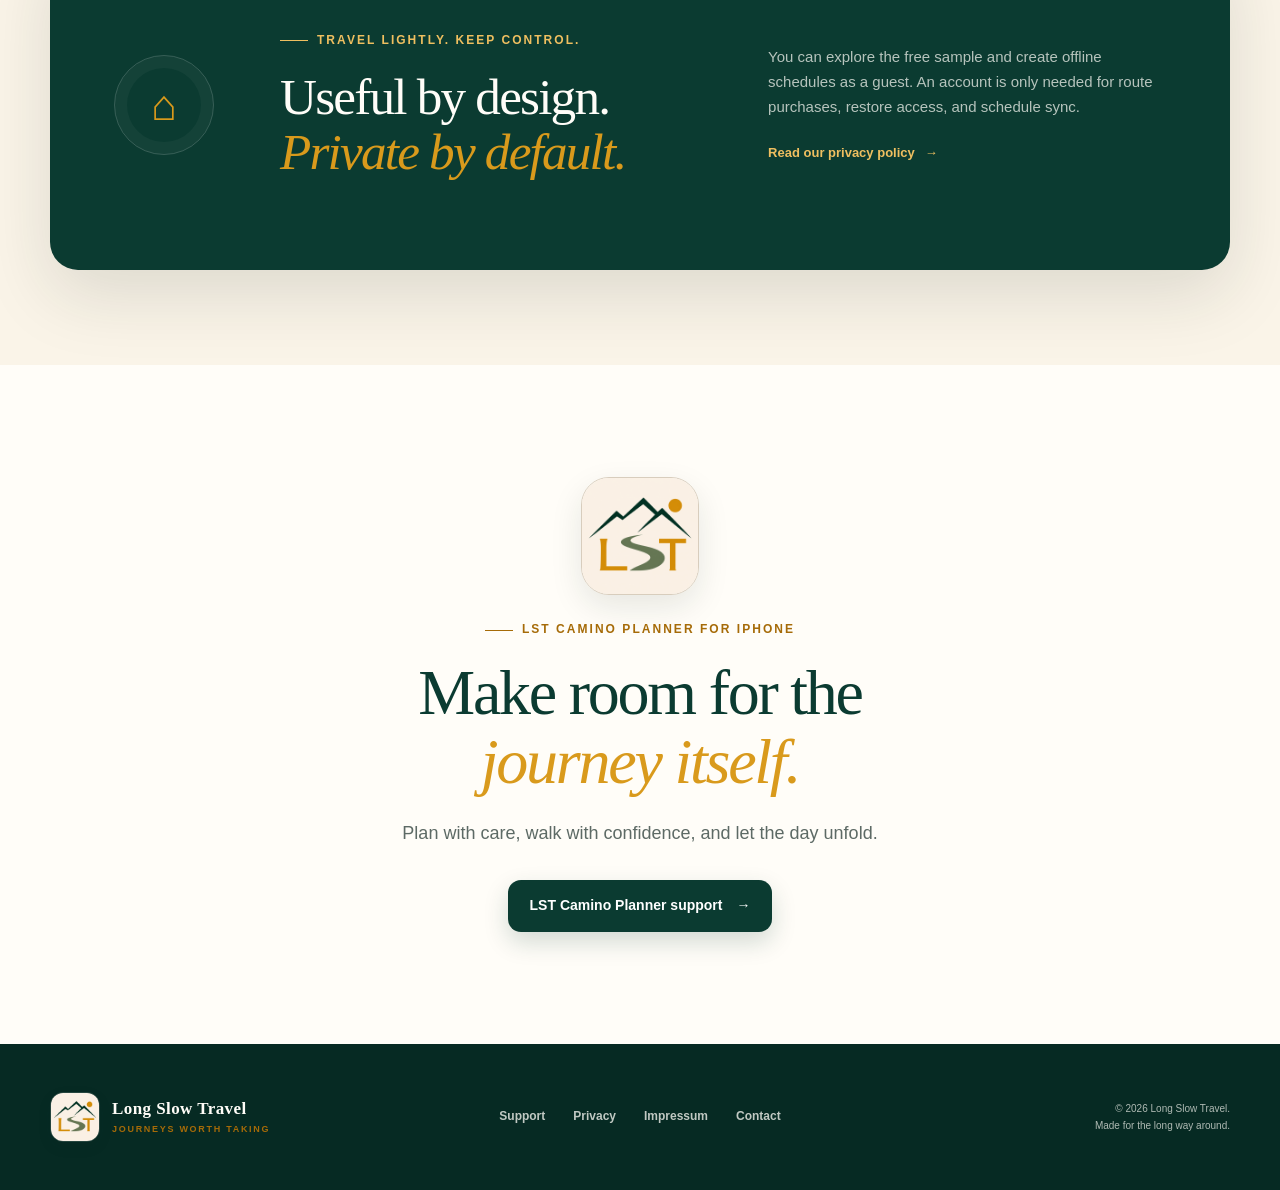
==== commit 70633d16: "Localize and refresh the LST Camino website" ====
--- a/index.html
+++ b/index.html
@@ -16,7 +16,7 @@
   <link rel="stylesheet" href="styles.css">
   <script src="script.js" defer></script>
 </head>
-<body>
+<body data-page="home">
   <a class="skip-link" href="#main-content">Skip to content</a>
 
   <header class="site-header">
@@ -67,7 +67,7 @@
           <div class="contour contour-two" aria-hidden="true"></div>
 
           <figure class="journeys-capture">
-            <img src="assets/camino-planner-journeys.png" alt="LST Camino Planner Journeys screen showing offline-ready walking and cycling Camino de Santiago journeys" width="572" height="1242">
+            <span class="screen-frame"><img src="assets/lst-camino-journeys.png" alt="LST Camino Planner Journeys screen showing offline-ready walking and cycling Camino de Santiago journeys" width="419" height="909"></span>
             <figcaption>Actual LST Camino Planner Journeys screen</figcaption>
           </figure>
         </div>
@@ -88,11 +88,6 @@
             <p class="card-kicker">Plan your way</p>
             <h3>Stages that fit your journey</h3>
             <p>Start with a suggested itinerary, then split long days, add rest days, adjust dates, and make the Camino yours.</p>
-            <div class="mini-stage-list" aria-hidden="true">
-              <div><span>1</span><strong>Day 1<small>Sarria → Portomarín</small></strong><i></i><b>22.3 km</b></div>
-              <div><span>2</span><strong>Day 2<small>Portomarín → Palas de Rei</small></strong><i></i><b>25.0 km</b></div>
-              <div><span>3</span><strong>Day 3<small>Palas de Rei → Arzúa</small></strong><i></i><b>28.5 km</b></div>
-            </div>
           </article>
 
           <article class="feature-card">
@@ -100,7 +95,6 @@
             <p class="card-kicker">Know the day ahead</p>
             <h3>Route and elevation together</h3>
             <p>See the walking line, distance, elevation, and the towns along the way before you shoulder your pack.</p>
-            <div class="profile-art" aria-hidden="true"><span></span><span></span><span></span><span></span><span></span></div>
           </article>
 
           <article class="feature-card">
@@ -108,7 +102,6 @@
             <p class="card-kicker">Made for the trail</p>
             <h3>Useful without a signal</h3>
             <p>Installed route details and your schedules stay on your iPhone, ready for the stretches between reliable connections.</p>
-            <div class="offline-chip"><span aria-hidden="true">✓</span> Downloaded and ready</div>
           </article>
         </div>
       </div>
@@ -127,37 +120,41 @@
           </ul>
         </div>
 
-        <div class="route-window app-screen day-detail-screen" aria-label="A source-matched preview of the LST Camino Planner Day 3 map screen">
-          <div class="phone-bar"><span>9:41</span><span>● ◒ ▰</span></div>
-          <div class="ios-navigation detail-navigation"><span aria-hidden="true">‹ Schedules</span><strong>Day 3</strong><span></span></div>
-          <div class="day-app-scroll">
-            <div class="app-day-header">
-              <span class="app-day-badge">3</span>
-              <span><strong>Day 3</strong><small>Palas de Rei → Arzúa</small></span>
-            </div>
-            <div class="app-status-row day-status-row">
-              <span class="app-chip sage"><b aria-hidden="true">●</b> 28.5 km</span>
-            </div>
-            <div class="app-segmented" aria-hidden="true"><span>Places</span><span class="active">Map</span><span>Elevation</span></div>
-            <div class="app-list-header"><span aria-hidden="true">◆</span> MAP <i></i></div>
-            <div class="app-map-card">
-              <div class="app-map-card-heading"><strong><span aria-hidden="true">◆</span> Day 3 map</strong><small>Full-resolution GPX route section; applicable alternatives are shown in blue.</small></div>
-              <div class="window-map">
-                <svg viewBox="0 0 520 210" role="img" aria-label="Red route line with start, town, and end pins">
-                  <g fill="none" stroke="#647a59" stroke-opacity=".22" stroke-width="2">
-                    <path d="M-10 48 C80 9 130 92 218 45 S404 71 548 18"/><path d="M-20 157 C84 105 133 191 229 131 S397 169 546 103"/>
-                  </g>
-                  <path d="M-20 167 C68 69 122 172 204 105 S340 146 407 63 S487 98 548 29" fill="none" stroke="#fffdf8" stroke-width="14" stroke-linecap="round"/>
-                  <path d="M-20 167 C68 69 122 172 204 105 S340 146 407 63 S487 98 548 29" fill="none" stroke="#d43d32" stroke-width="7" stroke-linecap="round"/>
-                  <g fill="#fffdf8" stroke-width="5"><circle cx="59" cy="104" r="10" stroke="#647a59"/><circle cx="204" cy="105" r="8" stroke="#d99a1c"/><circle cx="407" cy="63" r="10" stroke="#c65a24"/></g>
-                </svg>
-              </div>
-              <div class="app-map-legend" aria-hidden="true"><span class="start">● Start</span><span class="route">― Camino</span><span class="today">● Today</span><span class="towns">● Towns</span><span class="end">● End</span></div>
-              <div class="app-map-summary"><span><b aria-hidden="true">⌁</b> 28.5 km</span></div>
-              <p class="app-map-note">Route data: © OpenStreetMap contributors · Waymarked Trails.</p>
-            </div>
-          </div>
-          <div class="app-tab-bar" aria-hidden="true"><span><b>◆</b>Journeys</span><span class="active"><b>▣</b>Schedules</span><span><b>⇩</b>Content</span><span><b>●</b>Account</span></div>
+        <figure class="route-capture">
+          <span class="screen-frame"><img src="assets/lst-camino-itinerary-map.png" alt="LST Camino Planner full itinerary map screen" width="406" height="881"></span>
+          <figcaption>Full itinerary map</figcaption>
+        </figure>
+      </div>
+    </section>
+
+    <section class="section screen-showcase">
+      <div class="shell">
+        <div class="section-heading centered">
+          <div class="eyebrow">Inside the planner</div>
+          <h2>See the journey<br><em>take shape.</em></h2>
+          <p>Review your itinerary day by day, then explore the elevation profile before you leave.</p>
+        </div>
+        <div class="screen-grid">
+          <figure class="screen-shot">
+            <span class="screen-frame"><img src="assets/lst-camino-routes.png" alt="LST Camino Planner Routes screen showing Camino Francés, Finisterre, and Português route packs" width="500" height="1087"></span>
+            <figcaption>Available routes</figcaption>
+          </figure>
+          <figure class="screen-shot">
+            <span class="screen-frame"><img src="assets/lst-camino-template-create.png" alt="LST Camino Planner itinerary template screen with schedule creation" width="405" height="872"></span>
+            <figcaption>Create from a template</figcaption>
+          </figure>
+          <figure class="screen-shot">
+            <span class="screen-frame"><img src="assets/lst-camino-itinerary-days-current.png" alt="LST Camino Planner itinerary days screen" width="502" height="1086"></span>
+            <figcaption>Itinerary days</figcaption>
+          </figure>
+          <figure class="screen-shot">
+            <span class="screen-frame"><img src="assets/lst-camino-elevation-profile-current.png" alt="LST Camino Planner elevation profile screen" width="506" height="1092"></span>
+            <figcaption>Elevation profile</figcaption>
+          </figure>
+          <figure class="screen-shot">
+            <span class="screen-frame"><img src="assets/lst-camino-my-schedule.png" alt="LST Camino Planner personal schedule screen" width="504" height="1094"></span>
+            <figcaption>Your personal schedule</figcaption>
+          </figure>
         </div>
       </div>
     </section>
@@ -178,8 +175,40 @@
             <div class="journey-number">01</div><div class="journey-body"><span class="status-badge muted">ROUTE PACK</span><h3>Camino Francés</h3><p>The classic journey west across northern Spain, ready to shape around your own pace.</p><div class="journey-meta"><span>One-time purchase</span></div></div>
           </article>
           <article class="journey-card">
-            <div class="journey-number alt">02</div><div class="journey-body"><span class="status-badge muted">GROWING LIBRARY</span><h3>More ways to Santiago</h3><p>Portuguese routes, Finisterre, and future journeys belong in the same thoughtful planner.</p><div class="journey-meta"><span>Independent route packs</span></div></div>
-          </article>
+            <div class="journey-number sea">02</div><div class="journey-body"><span class="status-badge muted">ROUTE PACK</span><h3>Camino Finisterre</h3><p>Continue west from Santiago to the Atlantic coast, with itineraries for Finisterre, Muxía, or both.</p><div class="journey-meta"><span>One-time purchase</span></div></div>
+          </article>
+          <article class="journey-card portugues-card">
+            <div class="journey-number alt">03</div>
+            <div class="journey-body">
+              <span class="status-badge muted">ROUTE PACK</span>
+              <h3>Camino Português</h3>
+              <p>One route pack with two complete ways from Porto to Santiago.</p>
+              <div class="route-pack-options">
+                <div>
+                  <span class="route-branch-icon central" aria-hidden="true">⌁</span>
+                  <div><strong>Central Route</strong><p>Walk north from Porto through historic inland towns to Santiago de Compostela.</p></div>
+                </div>
+                <div>
+                  <span class="route-branch-icon coastal" aria-hidden="true">≈</span>
+                  <div><strong>Coastal Route</strong><p>Follow the Atlantic from Porto, with route options that reconnect with the Central Way toward Santiago.</p></div>
+                </div>
+              </div>
+              <div class="journey-meta"><span>One-time purchase</span></div>
+            </div>
+          </article>
+        </div>
+      </div>
+    </section>
+
+    <section class="developer-story">
+      <div class="shell">
+        <div class="developer-story-card">
+          <img class="developer-story-icon" src="assets/camino-pilgrim-icon.png" alt="Camino Pilgrim app icon" width="144" height="144">
+          <div>
+            <div class="eyebrow">From the developer</div>
+            <h2>Built on eleven years of Camino app experience.</h2>
+            <p>Built by Aurea Moemke, creator of Camino Pilgrim—the free Android Camino companion available from 2014 to 2025.</p>
+          </div>
         </div>
       </div>
     </section>
--- a/styles.css
+++ b/styles.css
@@ -68,6 +68,11 @@
 .primary-nav a:hover::after, .primary-nav a:focus-visible::after, .primary-nav a[aria-current='page']::after { transform: scaleX(1); transform-origin: left; }
 .nav-toggle { display: none; width: 44px; height: 44px; padding: 10px; background: none; border: 0; border-radius: 10px; cursor: pointer; }
 .nav-toggle span:not(.sr-only) { display: block; width: 23px; height: 2px; margin: 5px auto; background: var(--pine); border-radius: 9px; }
+.language-picker { position: relative; display: inline-flex; align-items: center; }
+.language-picker::before { margin-right: 7px; content: '文'; color: var(--ochre); font-size: 12px; font-weight: 800; }
+.language-picker select { max-width: 122px; padding: 7px 28px 7px 9px; color: var(--pine); background: rgba(255, 253, 248, .72); border: 1px solid rgba(11, 59, 49, .22); border-radius: 9px; font-size: 12px; font-weight: 700; cursor: pointer; }
+.language-picker select:focus-visible { outline: 3px solid rgba(217, 154, 28, .55); outline-offset: 3px; }
+.language-notice { margin-top: 24px; padding: 14px 18px; color: var(--pine); background: #fff4d7; border: 1px solid rgba(166, 107, 8, .25); border-radius: 12px; font-size: 13px; }
 
 .eyebrow { display: flex; align-items: center; gap: 9px; margin-bottom: 18px; color: var(--ochre); font-size: 12px; font-weight: 800; letter-spacing: .17em; text-transform: uppercase; }
 .eyebrow::before { width: 28px; height: 1px; content: ''; background: currentColor; }
@@ -106,9 +111,11 @@
 .contour { position: absolute; width: 490px; height: 270px; border: 1px solid rgba(11, 59, 49, .11); border-radius: 50%; transform: rotate(-24deg); }
 .contour-one { top: 75px; right: -80px; box-shadow: 0 0 0 45px rgba(11, 59, 49, .025), 0 0 0 90px rgba(11, 59, 49, .02); }
 .contour-two { bottom: 40px; left: -30px; transform: rotate(24deg) scale(.7); }
-.journeys-capture { position: relative; z-index: 2; width: min(100%, 330px); margin: 0; filter: drop-shadow(0 40px 42px rgba(23, 36, 33, .24)); }
-.journeys-capture img { width: 100%; height: auto; border-radius: 48px; }
+.journeys-capture { position: relative; z-index: 2; width: min(100%, 330px); margin: 0; }
 .journeys-capture figcaption { position: absolute; width: 1px; height: 1px; padding: 0; margin: -1px; overflow: hidden; clip: rect(0, 0, 0, 0); white-space: nowrap; border: 0; }
+
+.screen-frame { position: relative; z-index: 1; display: block; overflow: hidden; background: var(--cream); border: 1px solid rgba(11, 59, 49, .08); border-radius: 43px; box-shadow: var(--shadow); }
+.screen-frame img { width: calc(100% + 10px); max-width: none; height: auto; margin: -5px; }
 
 .phone-bar { height: 36px; display: flex; align-items: center; justify-content: space-between; padding: 0 21px; color: var(--pine); font-size: 9px; font-weight: 800; }
 .app-screen { font-family: var(--sans); }
@@ -134,10 +141,21 @@
 .section-heading.centered { margin: 0 auto; text-align: center; }
 .section-heading.centered .eyebrow { justify-content: center; }
 .section-heading.centered p { max-width: 680px; margin: 25px auto 0; color: var(--muted); font-size: 18px; }
-.feature-grid { display: grid; grid-template-columns: 1.18fr 1fr 1fr; gap: 18px; margin-top: 58px; }
-.feature-card { min-height: 430px; position: relative; overflow: hidden; padding: 34px; background: var(--sand); border: 1px solid rgba(11, 59, 49, .12); border-radius: 24px; box-shadow: 0 12px 35px rgba(23, 36, 33, .06); }
-.feature-card.featured { background: var(--pine); border-color: var(--pine); }
-.feature-icon { width: 48px; height: 48px; display: grid; place-items: center; margin-bottom: 44px; color: white; background: var(--sage); border-radius: 14px; font-size: 22px; }
+.feature-grid { display: grid; grid-template-columns: 1.18fr 1fr 1fr; gap: 18px; margin-top: 58px; counter-reset: feature; }
+.feature-card { min-height: 340px; position: relative; isolation: isolate; overflow: hidden; padding: 34px; background: linear-gradient(145deg, var(--sand), #f5ead8); border: 1px solid rgba(11, 59, 49, .12); border-radius: 34px 18px 34px 18px; box-shadow: 0 12px 35px rgba(23, 36, 33, .07); counter-increment: feature; transition: transform .25s ease, box-shadow .25s ease; }
+.feature-card::before { position: absolute; z-index: -1; right: -58px; bottom: -72px; width: 210px; height: 210px; content: ''; background: radial-gradient(circle, rgba(217, 154, 28, .28) 0 3px, transparent 4px); background-size: 20px 20px; border: 1px dashed rgba(166, 107, 8, .28); border-radius: 50%; transform: rotate(12deg); }
+.feature-card::after { position: absolute; z-index: -1; right: 25px; bottom: 4px; content: '0' counter(feature); color: var(--pine); font-family: var(--serif); font-size: 92px; font-weight: 700; line-height: 1; opacity: .055; }
+.feature-card:hover { transform: translateY(-6px) rotate(.35deg); box-shadow: 0 20px 44px rgba(23, 36, 33, .11); }
+.feature-card.featured { background: linear-gradient(145deg, var(--pine), #0d4a3d); border-color: var(--pine); transform: rotate(-.5deg); }
+.feature-card.featured:hover { transform: translateY(-6px) rotate(-.1deg); }
+.feature-card.featured::before { background: radial-gradient(circle, rgba(239, 191, 96, .34) 0 3px, transparent 4px); background-size: 20px 20px; border-color: rgba(239, 191, 96, .3); }
+.feature-card.featured::after { color: var(--cream); opacity: .07; }
+.feature-card:nth-child(2) { background: linear-gradient(145deg, #e6f1ef, #f6f0e5); border-radius: 18px 34px 18px 34px; transform: translateY(14px) rotate(.45deg); }
+.feature-card:nth-child(2):hover { transform: translateY(8px) rotate(.1deg); }
+.feature-card:nth-child(3) { background: linear-gradient(145deg, #fff5d8, #f5e6ce); transform: rotate(-.25deg); }
+.feature-icon { width: 48px; height: 48px; display: grid; place-items: center; margin-bottom: 62px; color: white; background: var(--sage); border-radius: 16px 10px 16px 10px; box-shadow: 0 8px 18px rgba(23, 36, 33, .13); font-size: 22px; transform: rotate(-5deg); }
+.feature-card:nth-child(2) .feature-icon { transform: rotate(5deg); }
+.feature-card:nth-child(3) .feature-icon { transform: rotate(-3deg); }
 .feature-icon.sea { background: var(--sea); }
 .feature-icon.gold { background: var(--gold); }
 .card-kicker { margin-bottom: 8px; color: var(--ochre); font-size: 10px; font-weight: 850; letter-spacing: .16em; text-transform: uppercase; }
@@ -145,22 +163,6 @@
 .feature-card > p:not(.card-kicker) { margin-top: 15px; color: var(--muted); font-size: 15px; }
 .feature-card.featured .card-kicker { color: #efbf60; }
 .feature-card.featured h3, .feature-card.featured > p { color: var(--cream); }
-.mini-stage-list { position: absolute; right: 28px; bottom: 26px; left: 28px; overflow: hidden; background: rgba(255, 253, 248, .08); border: 1px solid rgba(255, 255, 255, .13); border-radius: 13px; }
-.mini-stage-list div { display: flex; align-items: center; gap: 9px; padding: 9px 11px; color: rgba(255, 253, 248, .88); border-bottom: 1px solid rgba(255, 255, 255, .1); font-size: 9px; }
-.mini-stage-list div:last-child { border: 0; }
-.mini-stage-list span { width: 24px; height: 24px; flex: 0 0 auto; display: grid; place-items: center; color: #efbf60; background: rgba(217, 154, 28, .12); border-radius: 50%; font-weight: 800; }
-.mini-stage-list strong { display: grid; font-size: 9px; line-height: 1.25; }
-.mini-stage-list strong small { color: rgba(255, 253, 248, .6); font-size: 7px; font-weight: 500; }
-.mini-stage-list i { height: 1px; flex: 1; border-top: 1px dotted rgba(255, 255, 255, .23); }
-.mini-stage-list b { font-weight: 700; }
-.profile-art { position: absolute; right: 30px; bottom: 32px; left: 30px; height: 95px; display: flex; align-items: end; gap: 5px; border-bottom: 1px solid var(--border); }
-.profile-art span { flex: 1; background: linear-gradient(var(--sage), rgba(100, 122, 89, .18)); clip-path: polygon(0 100%, 0 72%, 22% 50%, 44% 66%, 70% 15%, 100% 55%, 100% 100%); }
-.profile-art span:nth-child(2) { height: 78%; opacity: .8; }
-.profile-art span:nth-child(3) { height: 50%; opacity: .6; }
-.profile-art span:nth-child(4) { height: 92%; opacity: .8; }
-.profile-art span:nth-child(5) { height: 64%; opacity: .55; }
-.offline-chip { position: absolute; right: 30px; bottom: 40px; left: 30px; display: flex; align-items: center; gap: 10px; padding: 14px; color: var(--pine); background: var(--cream); border: 1px solid var(--border); border-radius: 12px; box-shadow: var(--shadow-small); font-size: 12px; font-weight: 800; }
-.offline-chip span { width: 25px; height: 25px; display: grid; place-items: center; color: white; background: var(--pine); border-radius: 50%; }
 
 .route-section { color: rgba(255, 253, 248, .82); background: var(--pine); }
 .route-grid { display: grid; grid-template-columns: .88fr 1.12fr; align-items: center; gap: 85px; }
@@ -171,6 +173,9 @@
 .route-benefits li > span { color: #efbf60; font-family: var(--serif); font-size: 19px; }
 .route-benefits strong { color: var(--cream); }
 .route-benefits p { margin-top: 3px; color: rgba(255, 253, 248, .57); font-size: 13px; }
+.route-capture { width: min(100%, 415px); justify-self: center; margin: 0; }
+.route-capture .screen-frame { box-shadow: 0 38px 58px rgba(0, 0, 0, .24); }
+.route-capture figcaption { margin-top: 13px; color: rgba(255, 253, 248, .62); font-size: 11px; text-align: center; }
 .route-window { position: relative; width: min(100%, 440px); height: 720px; justify-self: center; overflow: hidden; color: var(--text); background: var(--sand); border: 7px solid #18342f; border-radius: 38px; box-shadow: 0 38px 70px rgba(0, 0, 0, .24); transform: rotate(1deg); }
 .route-window::before { position: absolute; z-index: 8; top: 8px; left: 50%; width: 88px; height: 20px; content: ''; background: #18342f; border-radius: 0 0 14px 14px; transform: translateX(-50%); }
 .detail-navigation { height: 38px; font-size: 9px; }
@@ -203,10 +208,21 @@
 .app-map-summary > span { display: inline-flex; align-items: center; gap: 4px; padding: 4px 7px; color: var(--sage); background: rgba(234, 224, 210, .48); border-radius: 99px; font-size: 7px; font-weight: 700; }
 .app-map-note { margin-top: 7px; color: var(--muted); font-size: 6px; }
 
+.screen-showcase { position: relative; overflow: hidden; background: radial-gradient(circle at 12% 16%, rgba(217, 154, 28, .12), transparent 20%), radial-gradient(circle at 88% 78%, rgba(35, 107, 116, .11), transparent 23%), var(--cream); }
+.screen-grid { display: grid; grid-template-columns: repeat(2, minmax(0, 1fr)); align-items: start; gap: 44px; max-width: 880px; margin: 58px auto 0; }
+.screen-shot { position: relative; margin: 0; text-align: center; }
+.screen-shot::before { position: absolute; top: 12%; right: 3%; bottom: 12%; left: 3%; content: ''; background: rgba(217, 154, 28, .13); border-radius: 48% 52% 45% 55%; transform: rotate(-5deg); }
+.screen-shot:nth-child(2)::before { background: rgba(35, 107, 116, .13); transform: rotate(5deg); }
+.screen-shot:nth-child(3)::before { background: rgba(100, 122, 89, .14); transform: rotate(3deg); }
+.screen-shot:nth-child(4)::before { background: rgba(217, 154, 28, .13); transform: rotate(-4deg); }
+.screen-shot:last-child:nth-child(odd) { grid-column: 1 / -1; }
+.screen-shot .screen-frame { width: min(100%, 350px); margin-inline: auto; }
+.screen-shot figcaption { margin-top: 18px; color: var(--pine); font-family: var(--serif); font-size: 20px; font-weight: 700; }
+
 .route-library { background: var(--sand); }
 .split-heading { max-width: none; display: grid; grid-template-columns: 1fr .8fr; align-items: end; gap: 100px; }
 .split-heading > p { padding-bottom: 8px; color: var(--muted); font-size: 17px; }
-.journey-cards { display: grid; grid-template-columns: 1.25fr .88fr .88fr; gap: 18px; margin-top: 54px; }
+.journey-cards { display: grid; grid-template-columns: repeat(2, minmax(0, 1fr)); gap: 18px; margin-top: 54px; }
 .journey-card { min-height: 420px; display: flex; flex-direction: column; overflow: hidden; background: var(--cream); border: 1px solid var(--border); border-radius: 23px; box-shadow: 0 12px 36px rgba(23, 36, 33, .06); }
 .journey-art { position: relative; height: 198px; overflow: hidden; background: linear-gradient(#f6ddad, #f4e8d8); }
 .journey-sun { position: absolute; top: 28px; right: 50px; width: 49px; height: 49px; background: var(--gold); border-radius: 50%; }
@@ -221,6 +237,16 @@
 .journey-meta { position: absolute; right: 27px; bottom: 21px; left: 27px; display: flex; flex-wrap: wrap; justify-content: space-between; gap: 10px; padding-top: 13px; color: var(--sage); border-top: 1px solid var(--border); font-size: 9px; font-weight: 750; }
 .journey-number { height: 138px; display: grid; place-items: center; color: rgba(255, 253, 248, .65); background: var(--sage); font-family: var(--serif); font-size: 60px; }
 .journey-number.alt { color: rgba(11, 59, 49, .45); background: var(--stone); }
+.journey-number.sea { background: var(--sea); }
+.journey-number.gold { color: rgba(11, 59, 49, .62); background: #edc774; }
+.portugues-card { min-height: 540px; }
+.portugues-card .journey-body { padding-bottom: 70px; }
+.route-pack-options { display: grid; gap: 12px; margin-top: 20px; }
+.route-pack-options > div { display: grid; grid-template-columns: 44px 1fr; align-items: start; gap: 13px; padding: 14px; background: var(--sand); border: 1px solid rgba(11, 59, 49, .09); border-radius: 16px; }
+.route-branch-icon { width: 42px; height: 42px; display: grid; place-items: center; color: white; background: var(--sage); border-radius: 14px 9px 14px 9px; font-size: 22px; font-weight: 800; transform: rotate(-3deg); }
+.route-branch-icon.coastal { background: var(--sea); transform: rotate(3deg); }
+.route-pack-options strong { color: var(--pine); font-family: var(--serif); font-size: 17px; }
+.route-pack-options p { margin-top: 4px; font-size: 12px; line-height: 1.5; }
 
 .privacy-callout { padding-block: 40px 95px; background: var(--sand); }
 .privacy-panel { min-height: 330px; display: grid; grid-template-columns: 120px 1fr .9fr; align-items: center; gap: 46px; padding: 55px 64px; color: rgba(255, 253, 248, .7); background: var(--pine); border-radius: 28px; box-shadow: var(--shadow); }
@@ -229,6 +255,13 @@
 .privacy-copy p { font-size: 15px; }
 .text-link { display: inline-flex; gap: 10px; margin-top: 22px; color: var(--pine); text-decoration: none; font-size: 13px; font-weight: 800; }
 .light-link { color: #efbf60; }
+
+.developer-story { padding-block: 78px; background: var(--cream); }
+.developer-story-card { display: grid; grid-template-columns: 70px 1fr; align-items: center; gap: 25px; max-width: 850px; padding: 34px 38px; background: var(--sand); border: 1px solid var(--border); border-radius: 22px; box-shadow: var(--shadow-small); }
+.developer-story-icon { width: 64px; height: 64px; object-fit: cover; border-radius: 14px; box-shadow: 0 8px 20px rgba(23, 36, 33, .2); }
+.developer-story .eyebrow { margin-bottom: 8px; }
+.developer-story h2 { font-size: clamp(30px, 3.5vw, 42px); }
+.developer-story p { margin-top: 12px; color: var(--muted); font-size: 15px; }
 
 .final-cta { overflow: hidden; text-align: center; background: var(--cream); }
 .final-cta-inner { display: flex; flex-direction: column; align-items: center; }
@@ -329,10 +362,10 @@
 @media (max-width: 1040px) {
   .hero-grid { grid-template-columns: 1fr 1fr; gap: 20px; }
   .feature-grid { grid-template-columns: 1fr 1fr; }
-  .feature-card.featured { grid-row: span 2; }
+  .feature-card.featured { grid-row: auto; }
   .route-grid { gap: 45px; }
   .journey-cards { grid-template-columns: 1fr 1fr; }
-  .sample-card { grid-row: span 2; }
+  .sample-card { grid-row: auto; grid-column: 1 / -1; }
   .privacy-panel { grid-template-columns: 90px 1fr; }
   .privacy-copy { grid-column: 2; }
   .policy-layout { grid-template-columns: 190px minmax(0, 720px); gap: 45px; }
@@ -345,6 +378,8 @@
   .primary-nav.is-open { display: grid; }
   .primary-nav a { padding: 13px 8px; }
   .primary-nav a::after { display: none; }
+  .language-picker { margin: 10px 8px 0; padding-top: 14px; border-top: 1px solid var(--border); }
+  .language-picker select { flex: 1; max-width: none; }
   .hero-grid { grid-template-columns: 1fr; padding-top: 75px; }
   .hero-copy { text-align: center; }
   .hero-copy .eyebrow, .hero-actions, .trust-list { justify-content: center; }
@@ -387,7 +422,10 @@
   .hero-actions .button { width: 100%; }
   .trust-list { display: grid; }
   .hero-art { min-height: 620px; transform: scale(.92); margin-inline: -20px; }
-  .feature-card { min-height: 400px; padding: 28px; }
+  .screen-grid { grid-template-columns: 1fr; gap: 52px; }
+  .feature-card { min-height: 320px; padding: 28px; }
+  .feature-card:nth-child(2) { transform: rotate(.35deg); }
+  .feature-icon { margin-bottom: 48px; }
   .section-heading.centered p { font-size: 16px; }
   .place-row { grid-template-columns: 23px 1fr 52px; }
   .place-row .services { display: none; }
@@ -418,6 +456,8 @@
   .service-cards { grid-template-columns: 1fr; }
   .policy-contact { padding: 28px !important; }
   .policy-contact .button { width: 100%; overflow-wrap: anywhere; }
+  .developer-story { padding-block: 58px; }
+  .developer-story-card { grid-template-columns: 1fr; padding: 28px; }
 }
 
 @media (prefers-reduced-motion: reduce) {
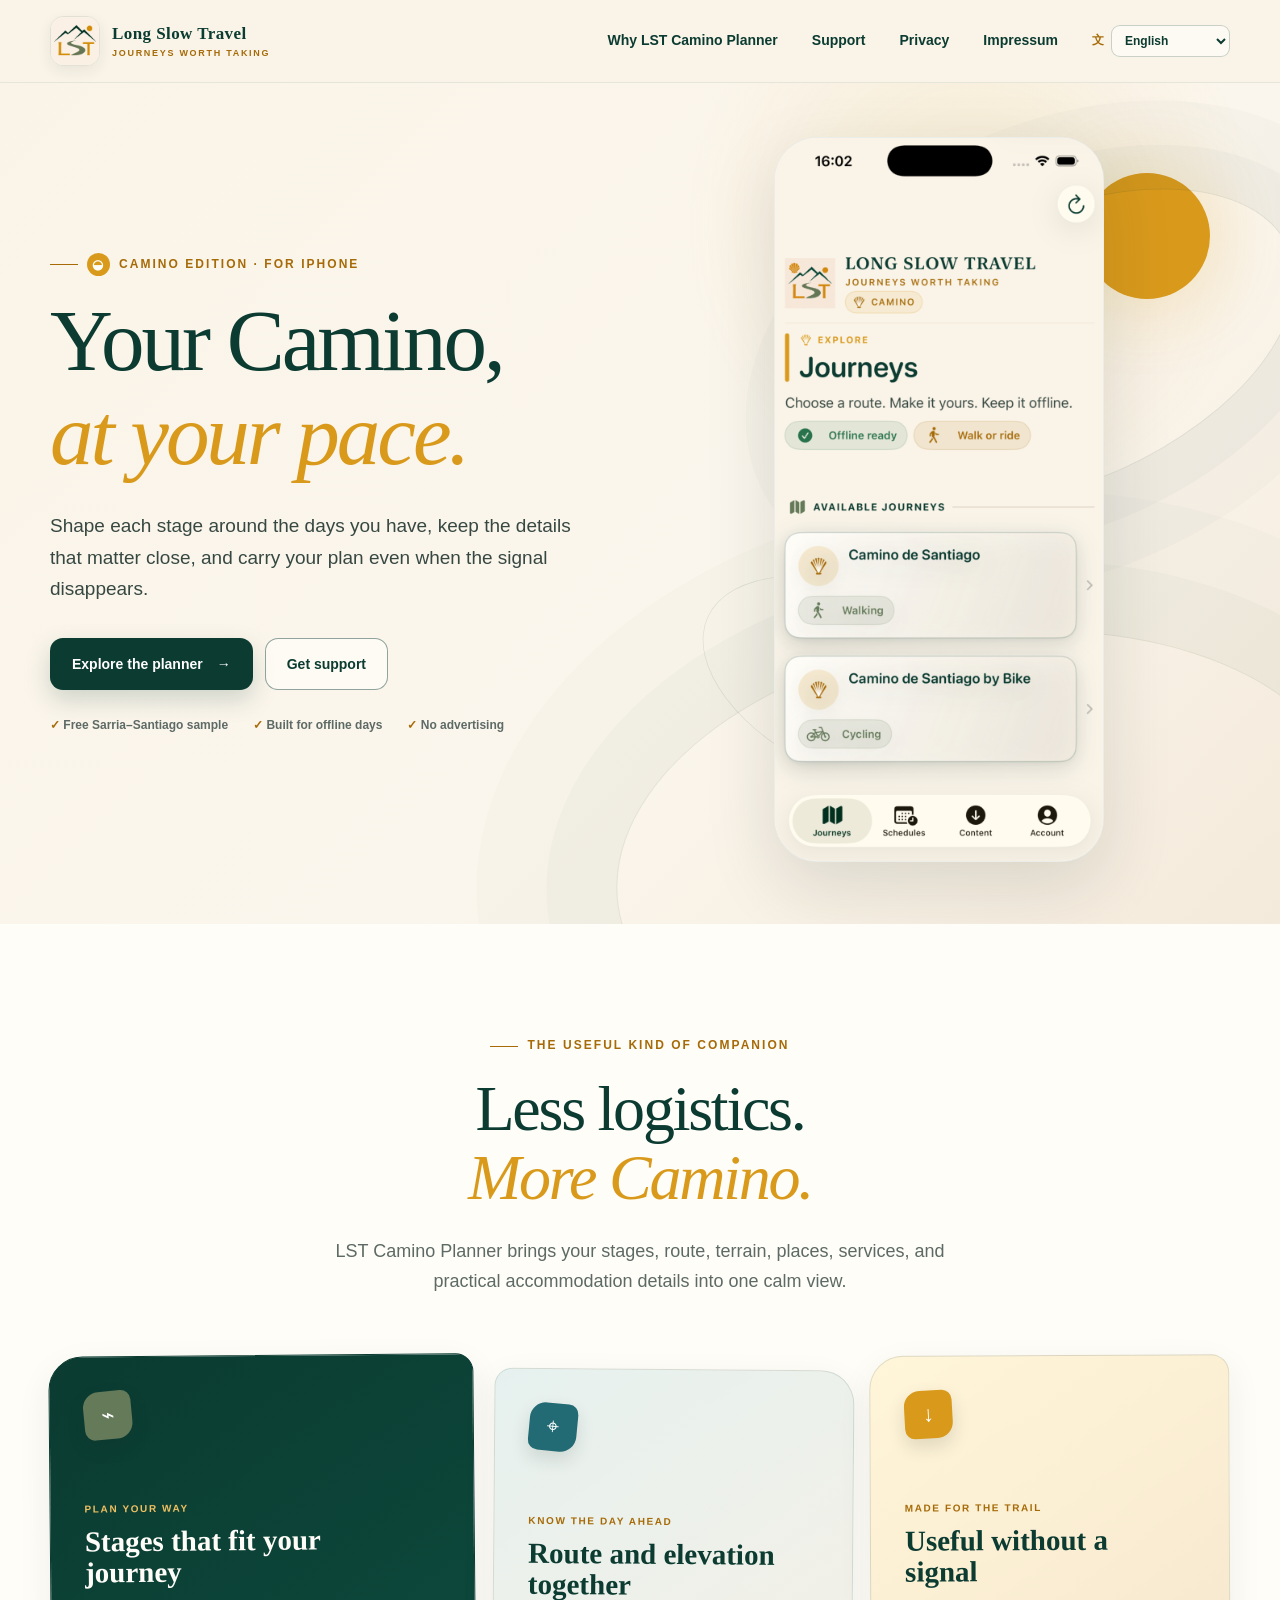
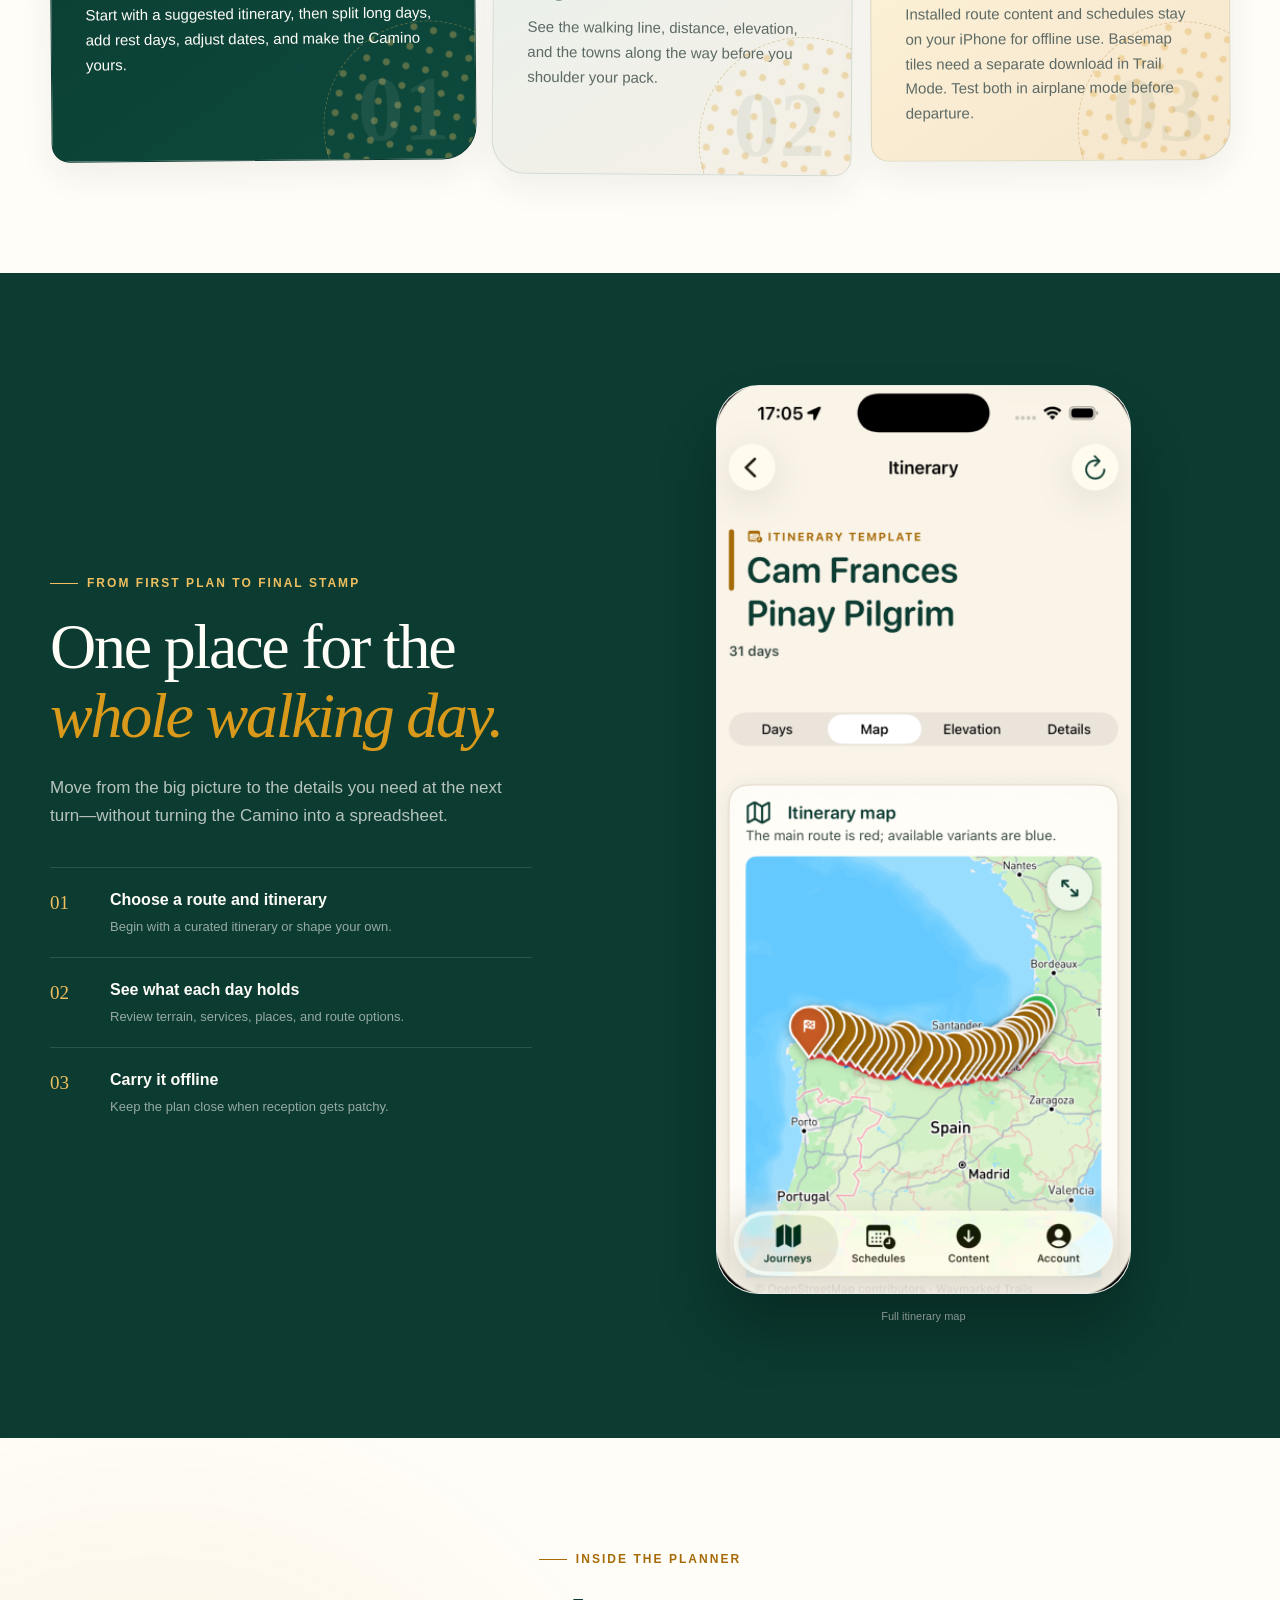
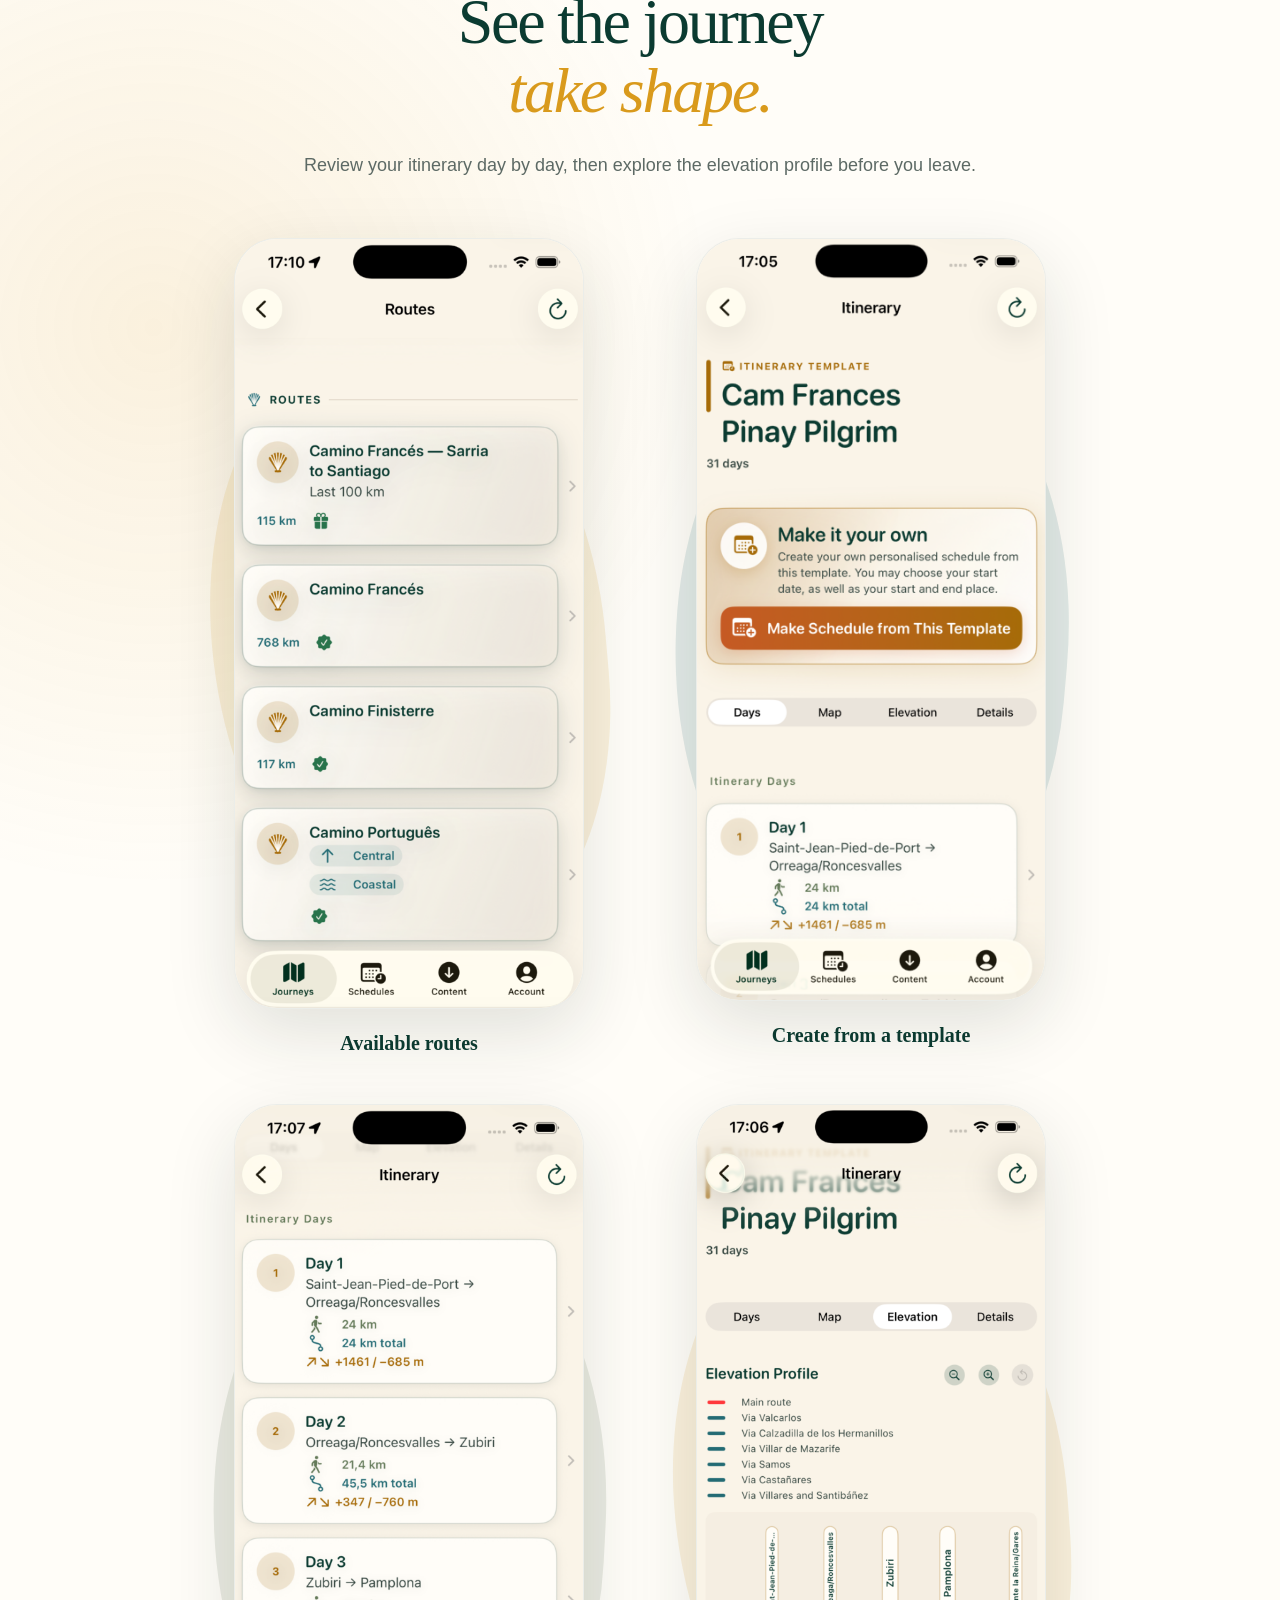
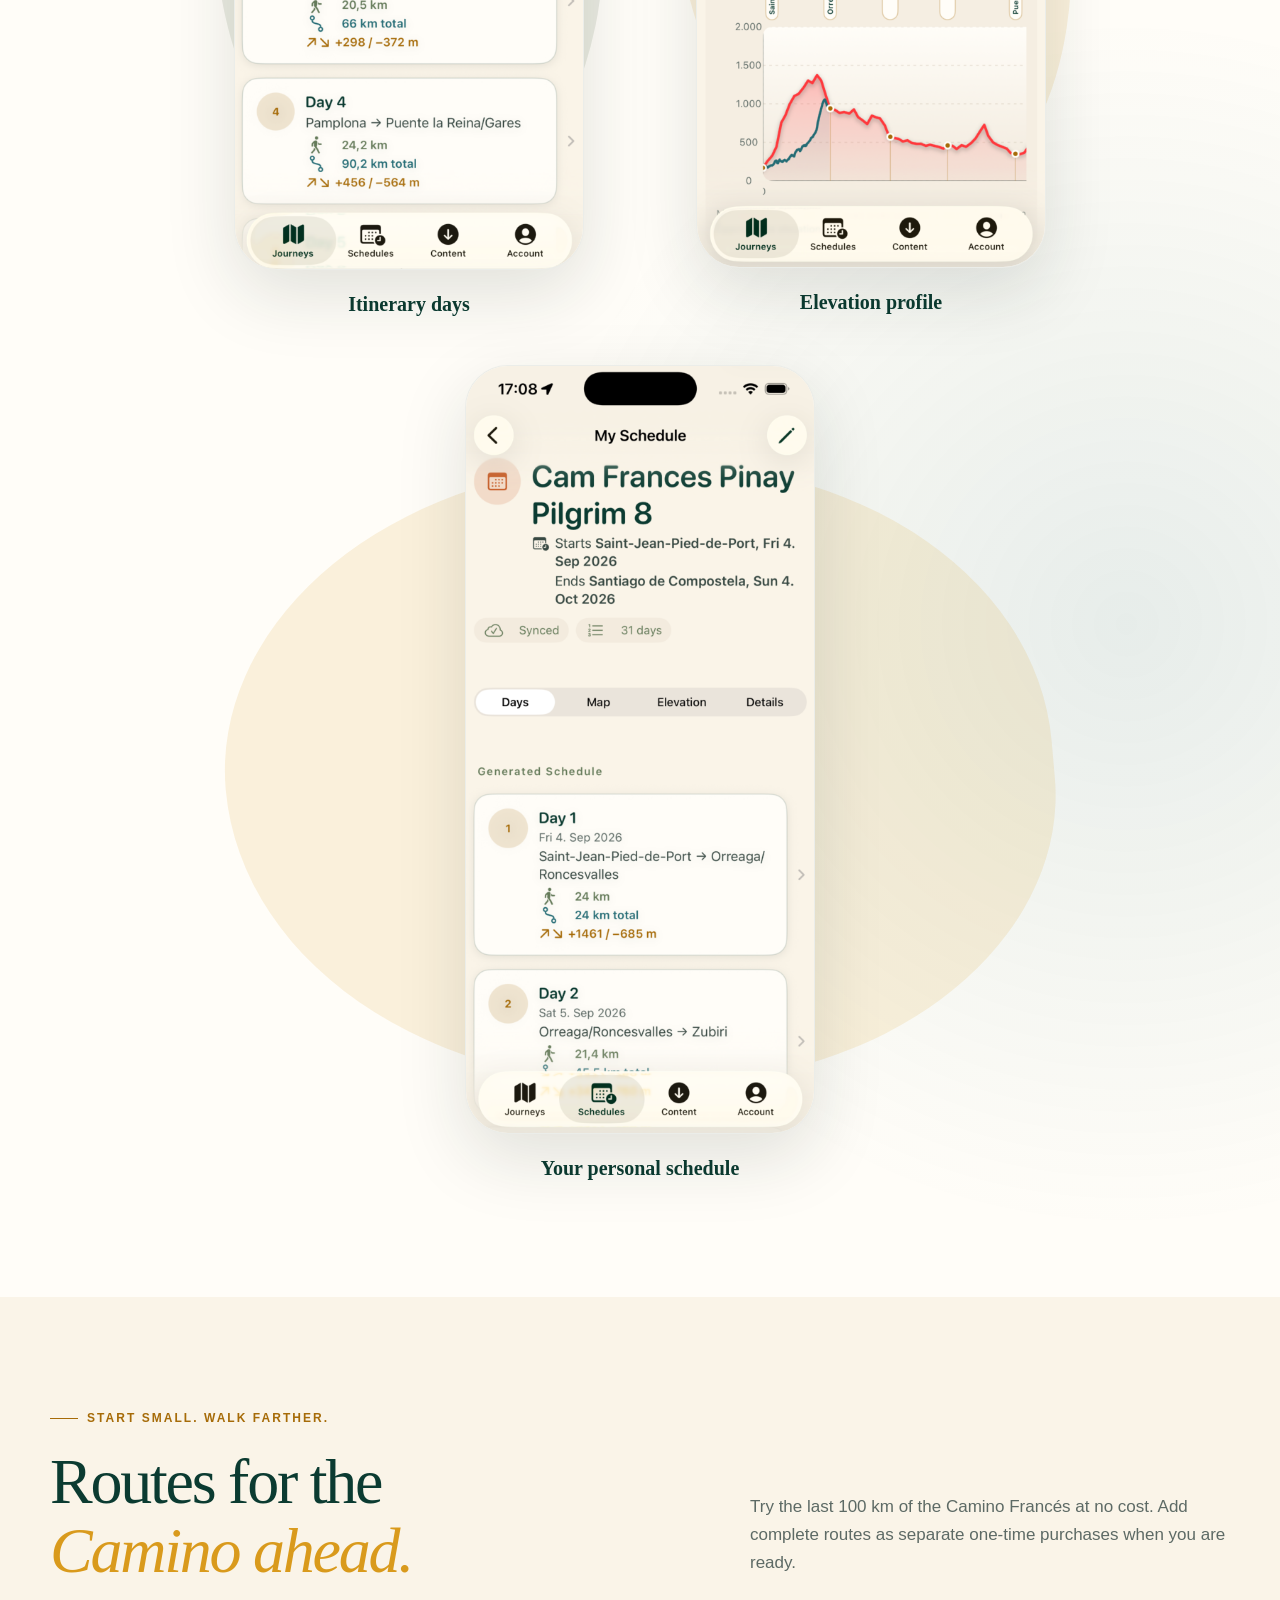
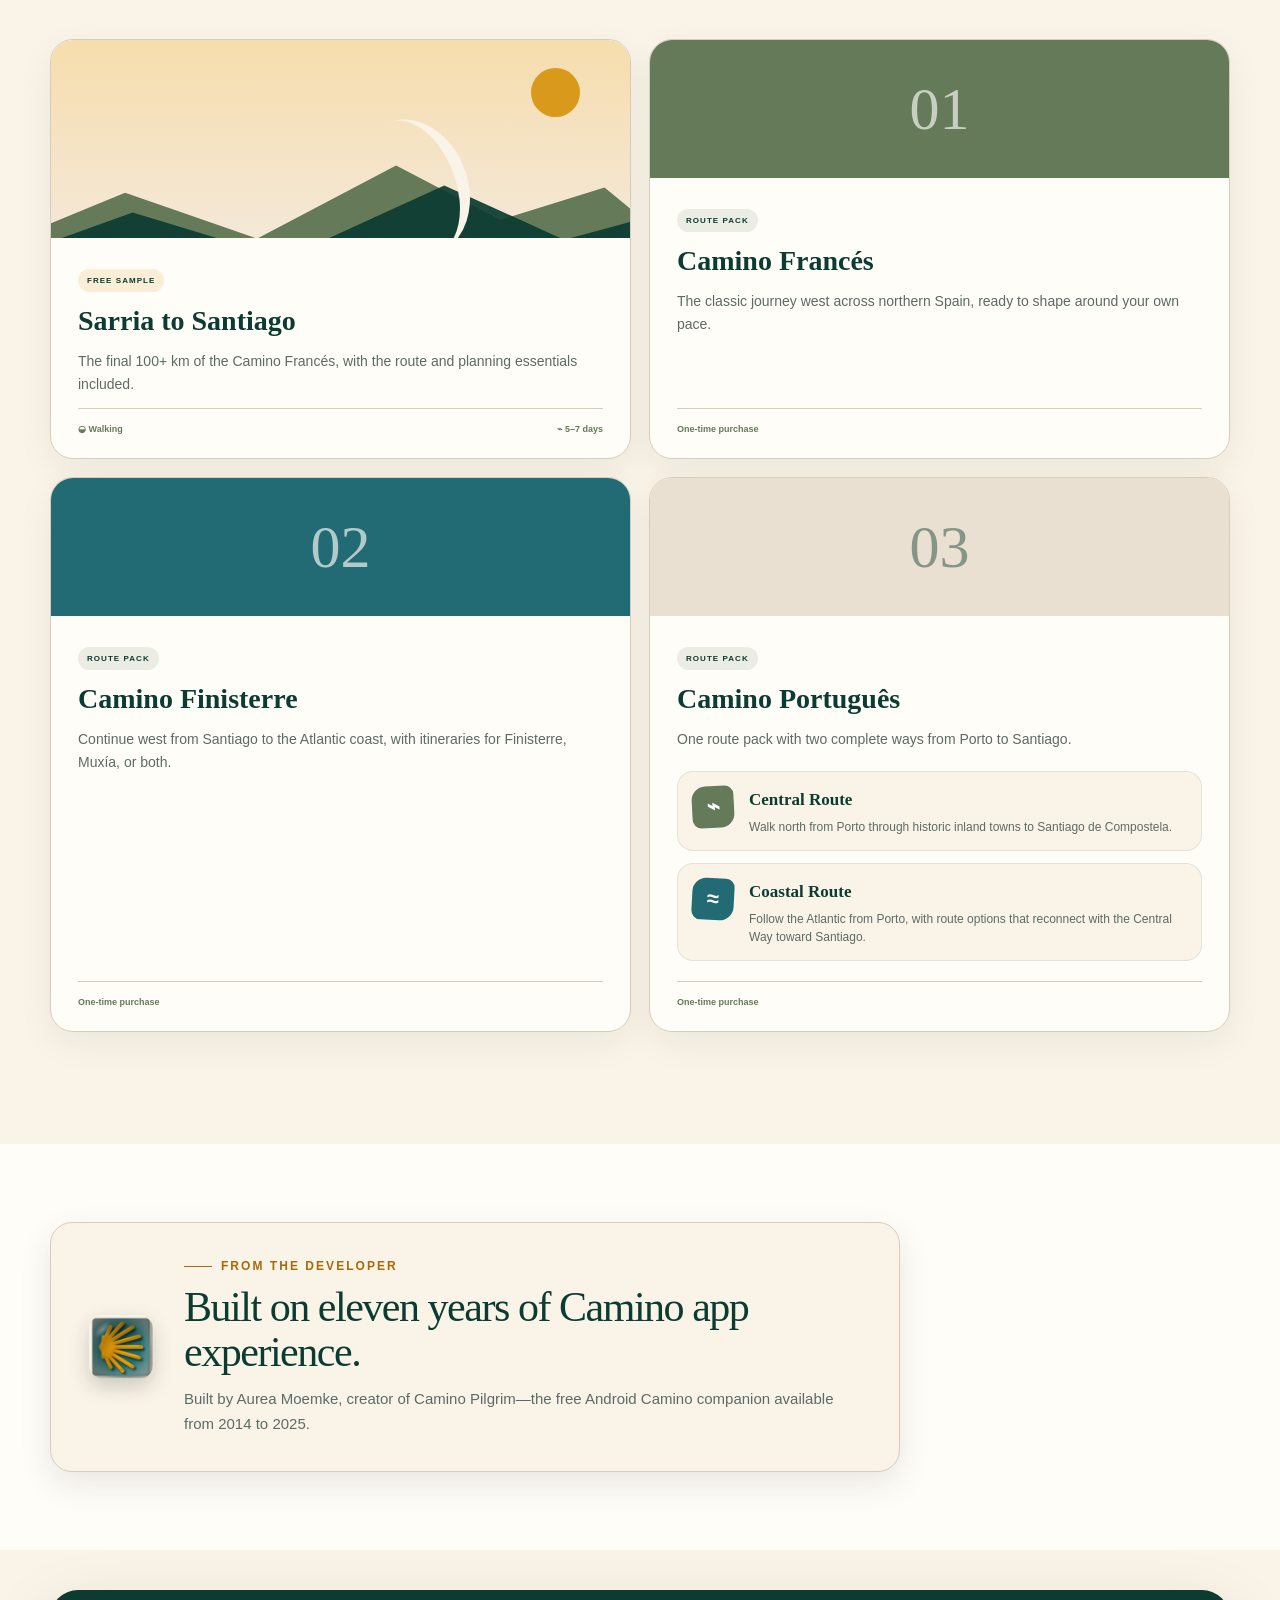
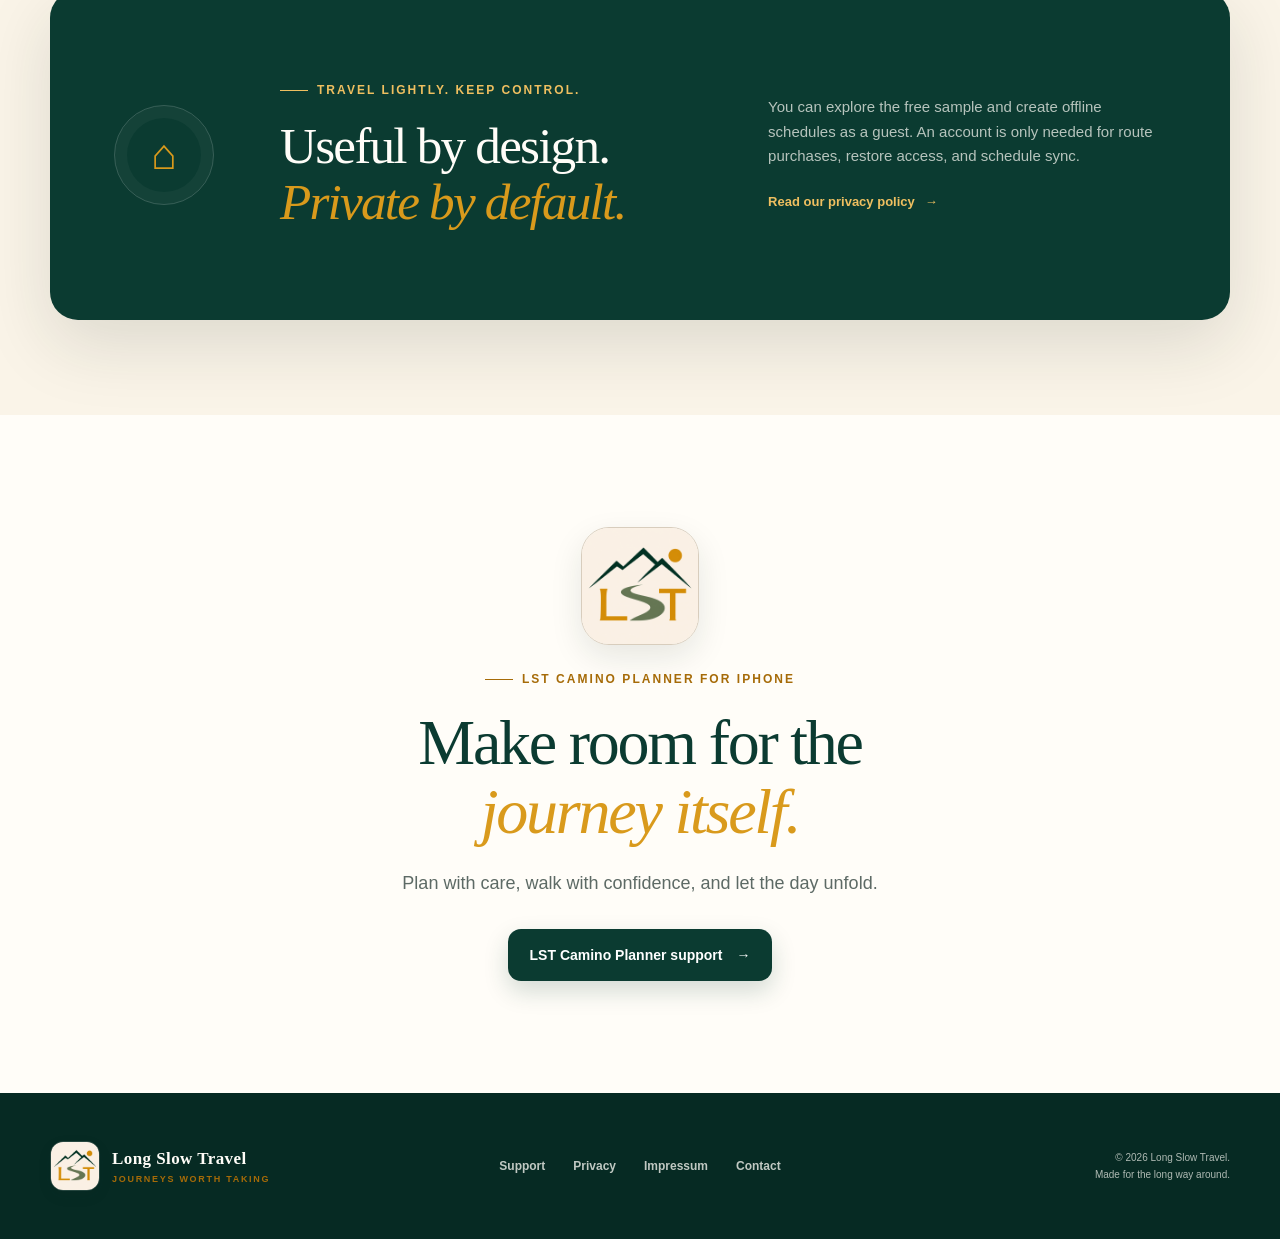
==== commit fe466711: "Clarify website release copy and document legal review gaps" ====
--- a/index.html
+++ b/index.html
@@ -57,7 +57,7 @@
           <ul class="trust-list" aria-label="App highlights">
             <li><span aria-hidden="true">✓</span> Free Sarria–Santiago sample</li>
             <li><span aria-hidden="true">✓</span> Built for offline days</li>
-            <li><span aria-hidden="true">✓</span> No ads or tracking</li>
+            <li><span aria-hidden="true">✓</span> No advertising</li>
           </ul>
         </div>
 
@@ -101,7 +101,7 @@
             <div class="feature-icon gold" aria-hidden="true">↓</div>
             <p class="card-kicker">Made for the trail</p>
             <h3>Useful without a signal</h3>
-            <p>Installed route details and your schedules stay on your iPhone, ready for the stretches between reliable connections.</p>
+            <p>Installed route content and schedules stay on your iPhone for offline use. Basemap tiles need a separate download in Trail Mode. Test both in airplane mode before departure.</p>
           </article>
         </div>
       </div>
@@ -114,7 +114,7 @@
           <h2>One place for the<br><em>whole walking day.</em></h2>
           <p>Move from the big picture to the details you need at the next turn—without turning the Camino into a spreadsheet.</p>
           <ul class="route-benefits">
-            <li><span>01</span><div><strong>Choose a route and itinerary</strong><p>Begin with a proven stage pattern or shape your own.</p></div></li>
+            <li><span>01</span><div><strong>Choose a route and itinerary</strong><p>Begin with a curated itinerary or shape your own.</p></div></li>
             <li><span>02</span><div><strong>See what each day holds</strong><p>Review terrain, services, places, and route options.</p></div></li>
             <li><span>03</span><div><strong>Carry it offline</strong><p>Keep the plan close when reception gets patchy.</p></div></li>
           </ul>
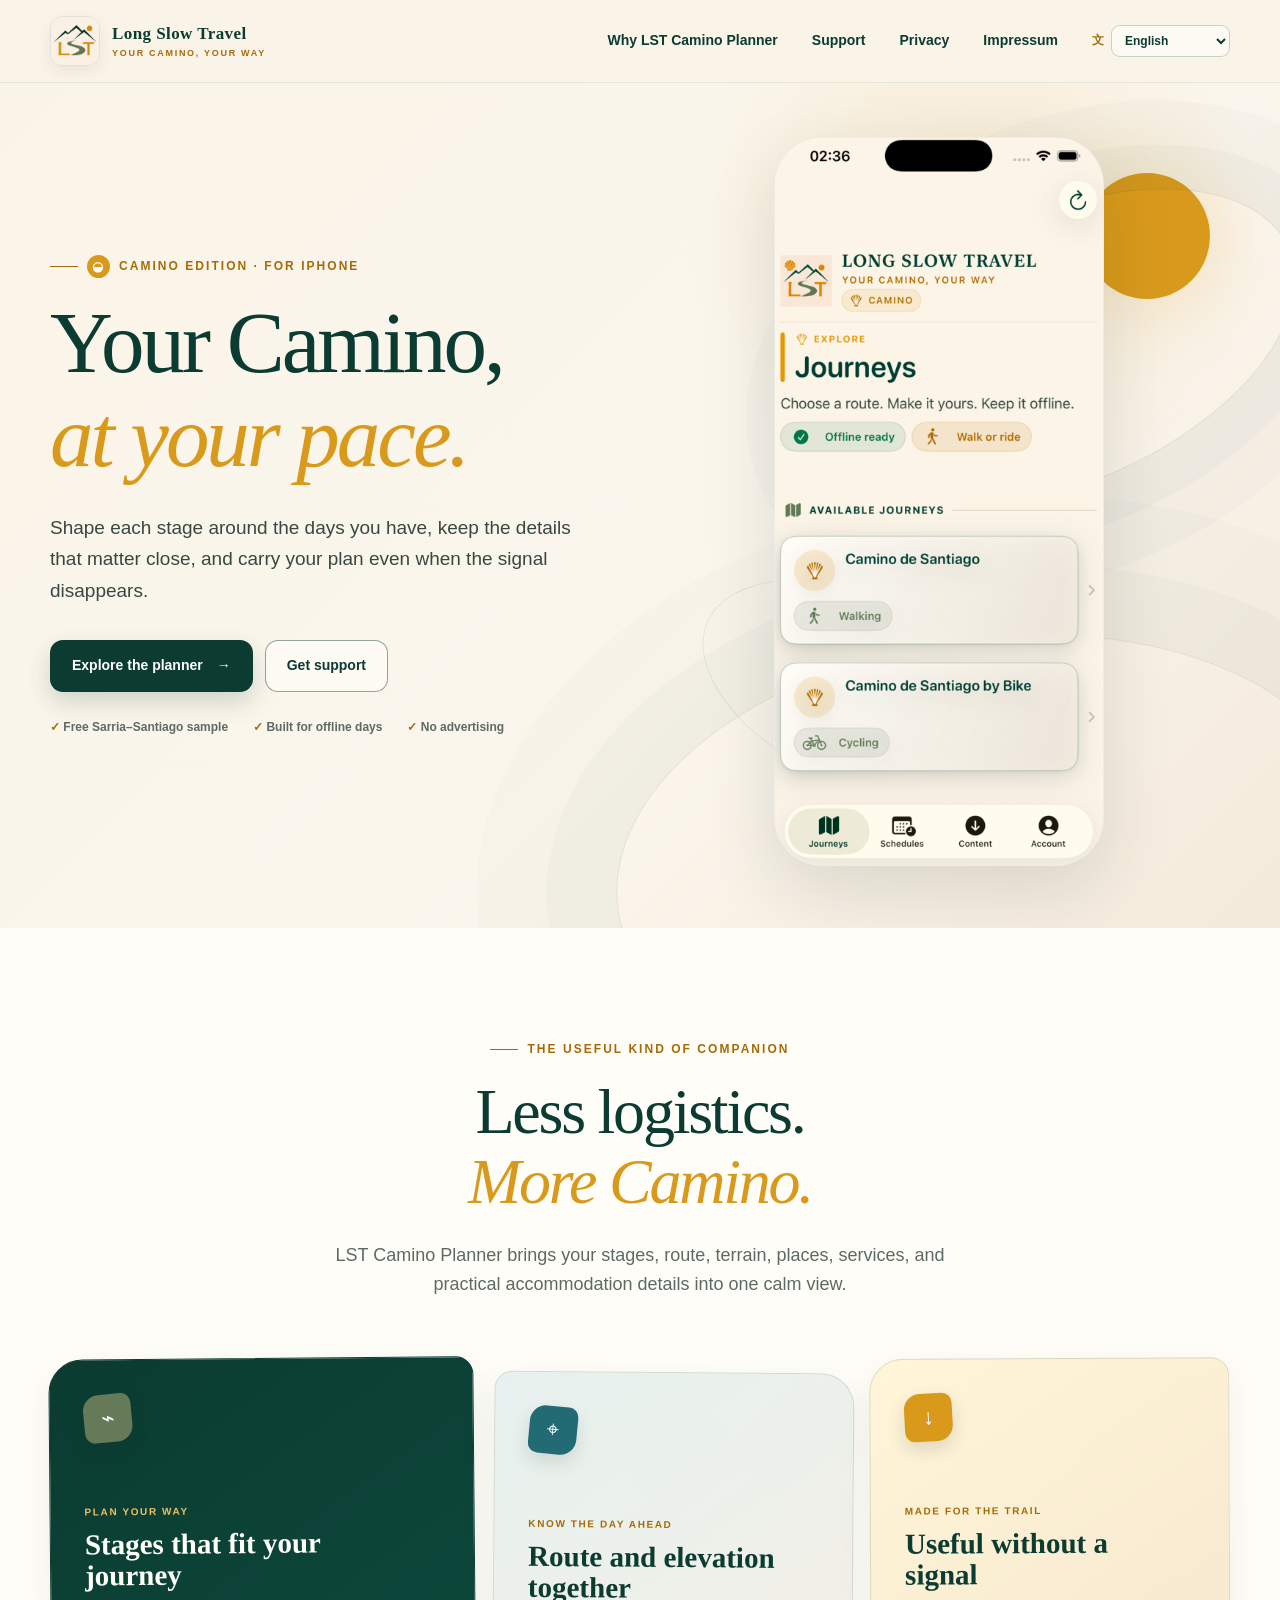
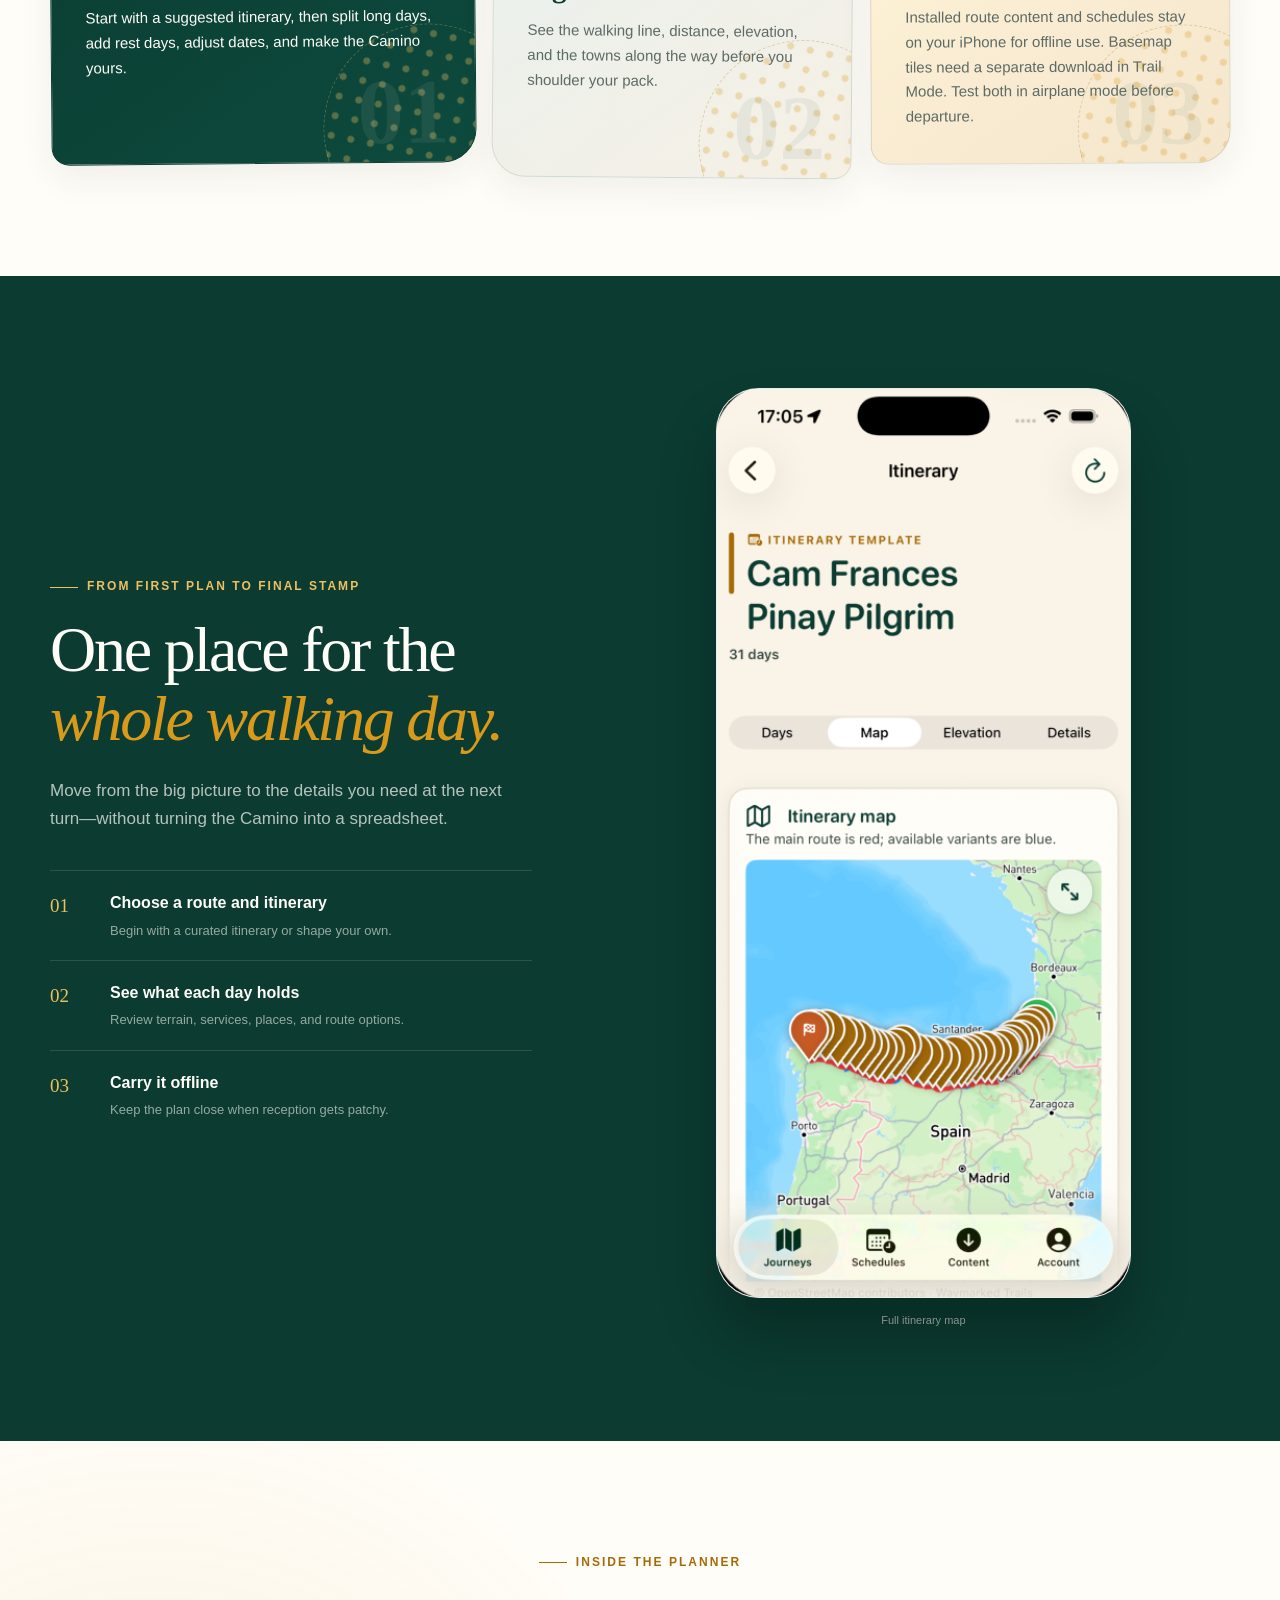
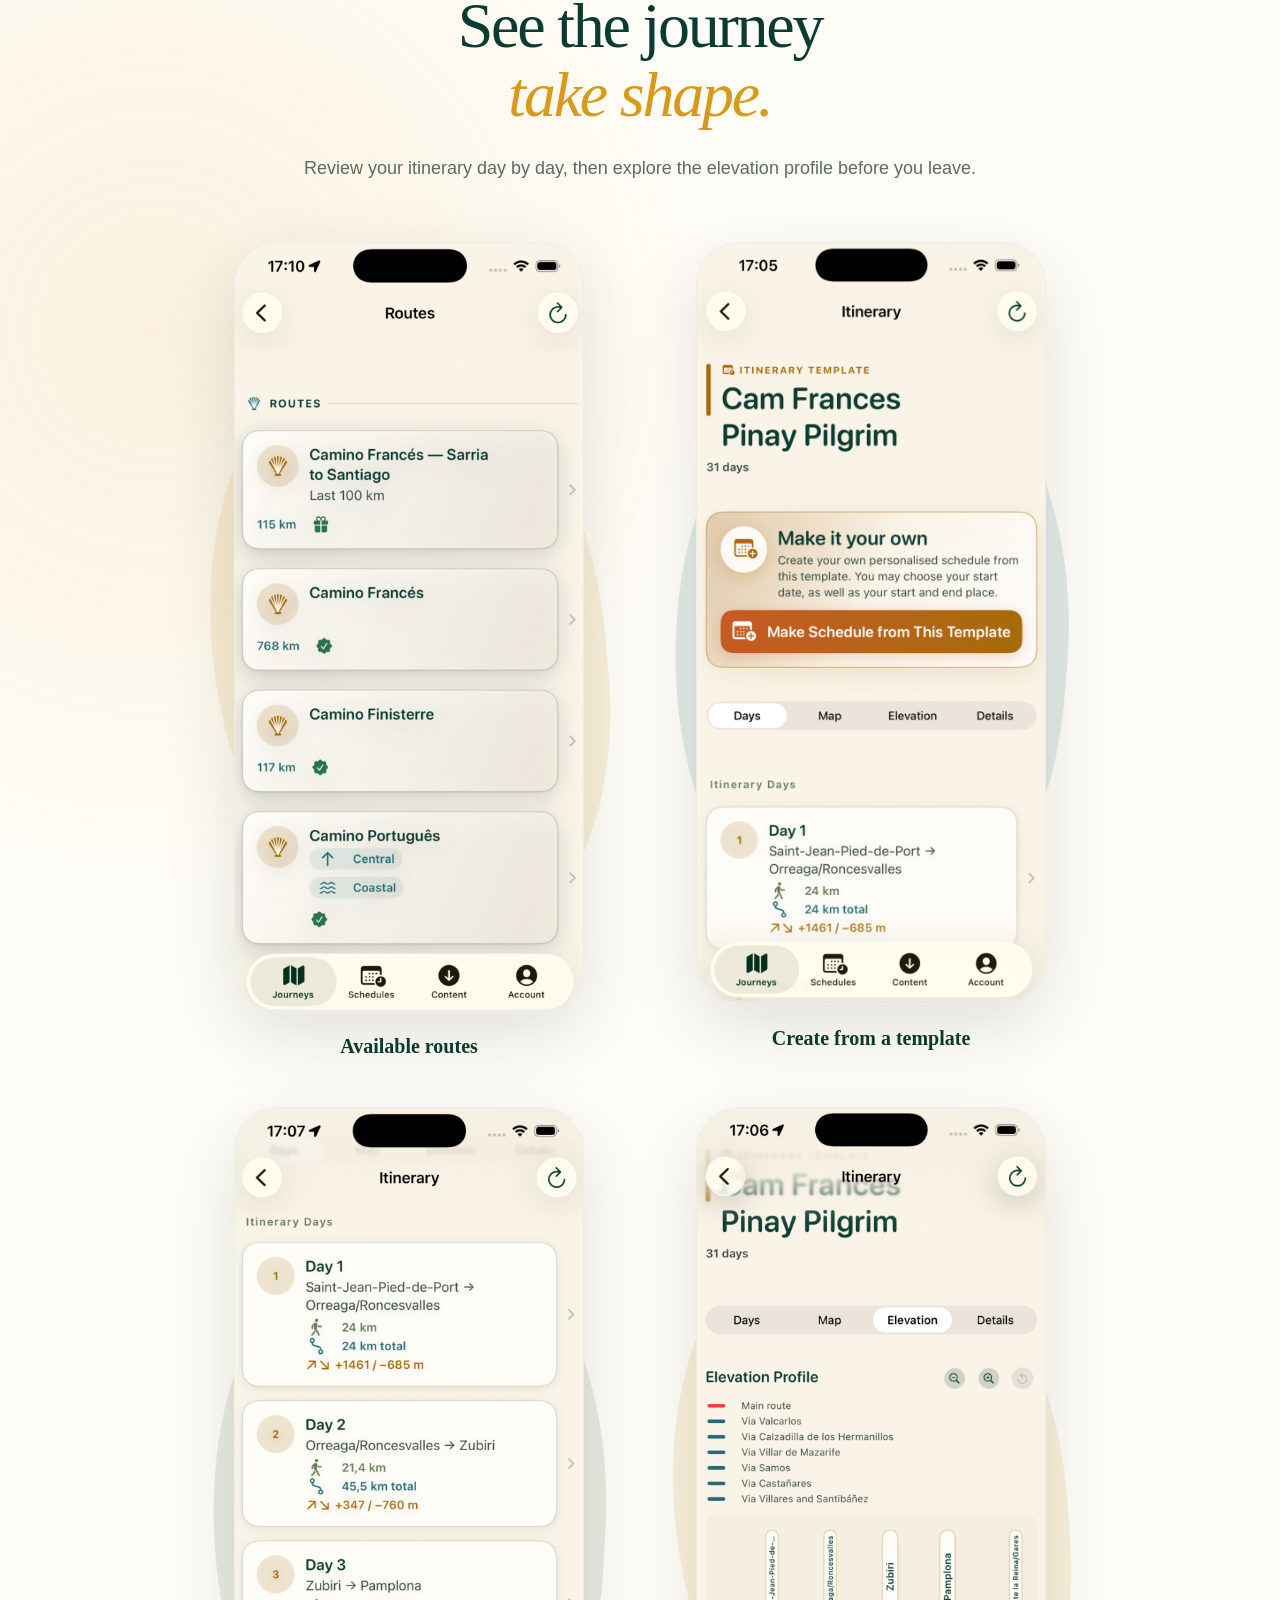
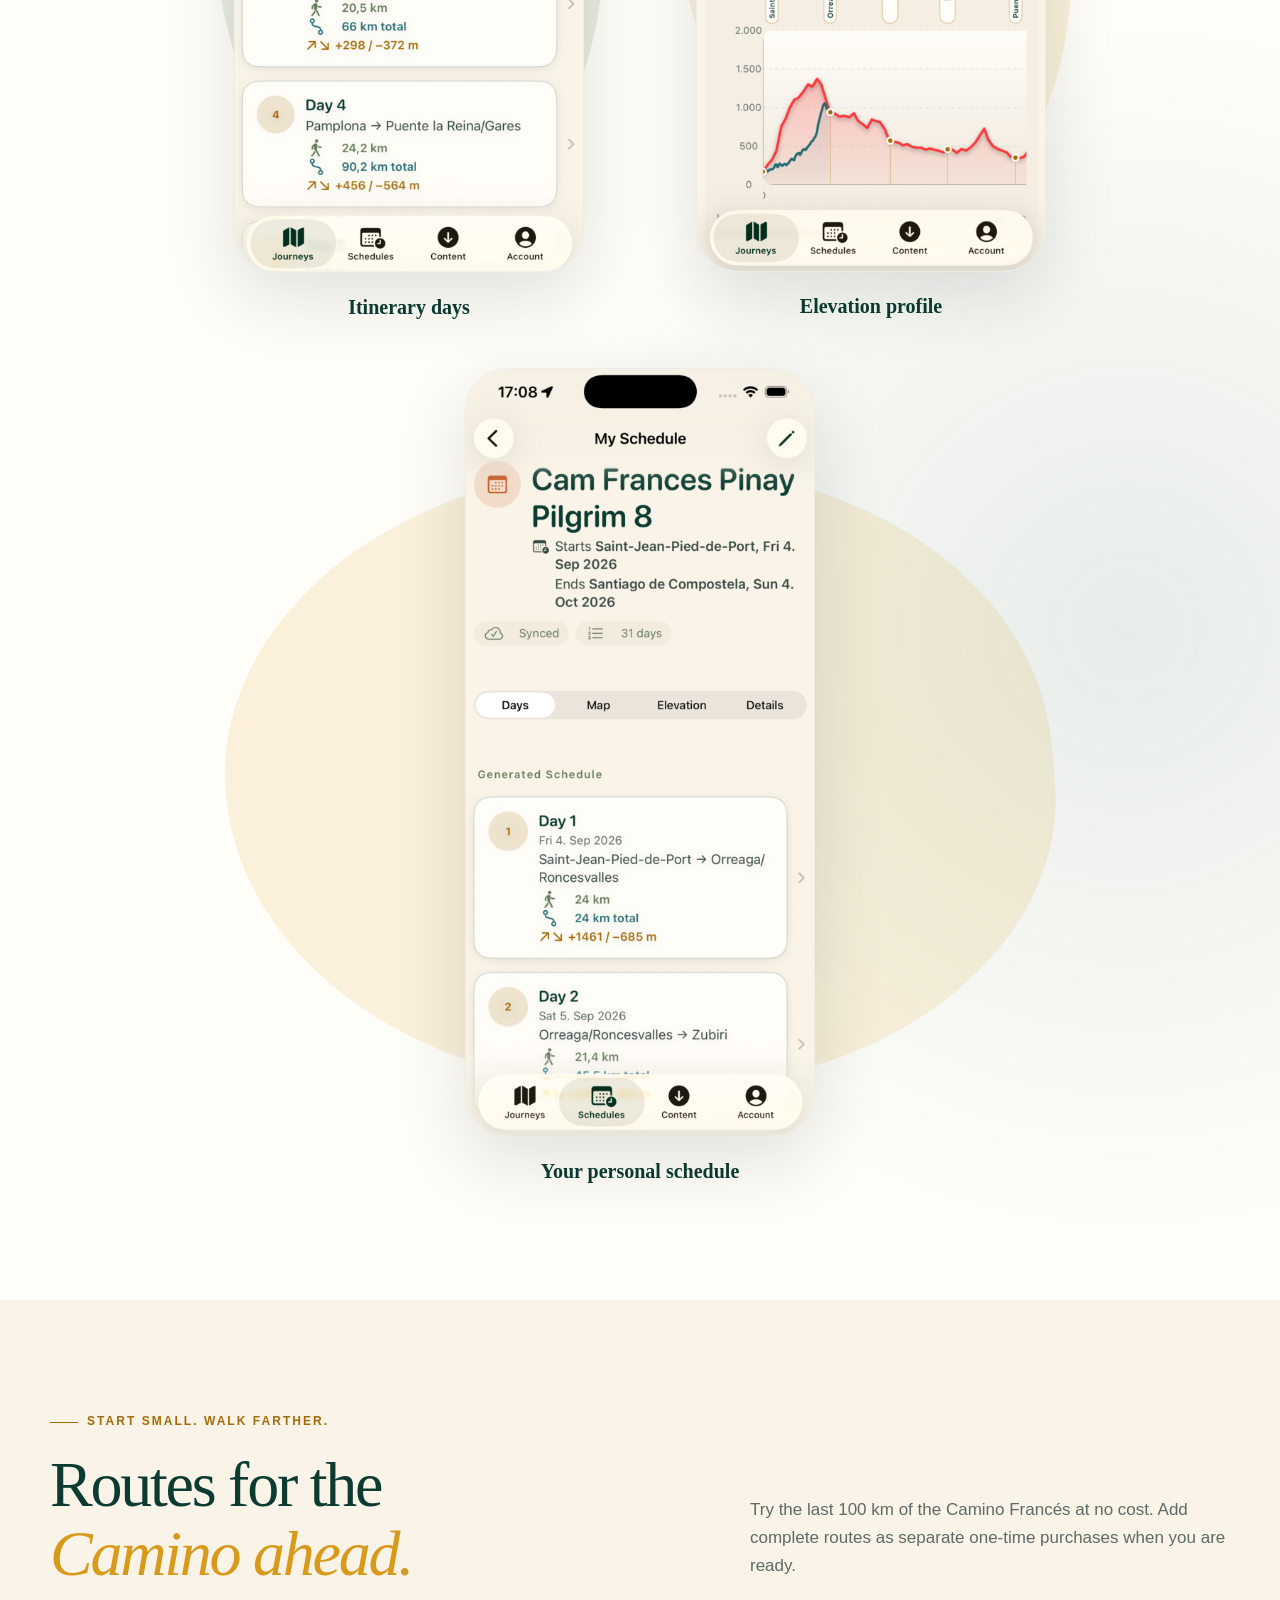
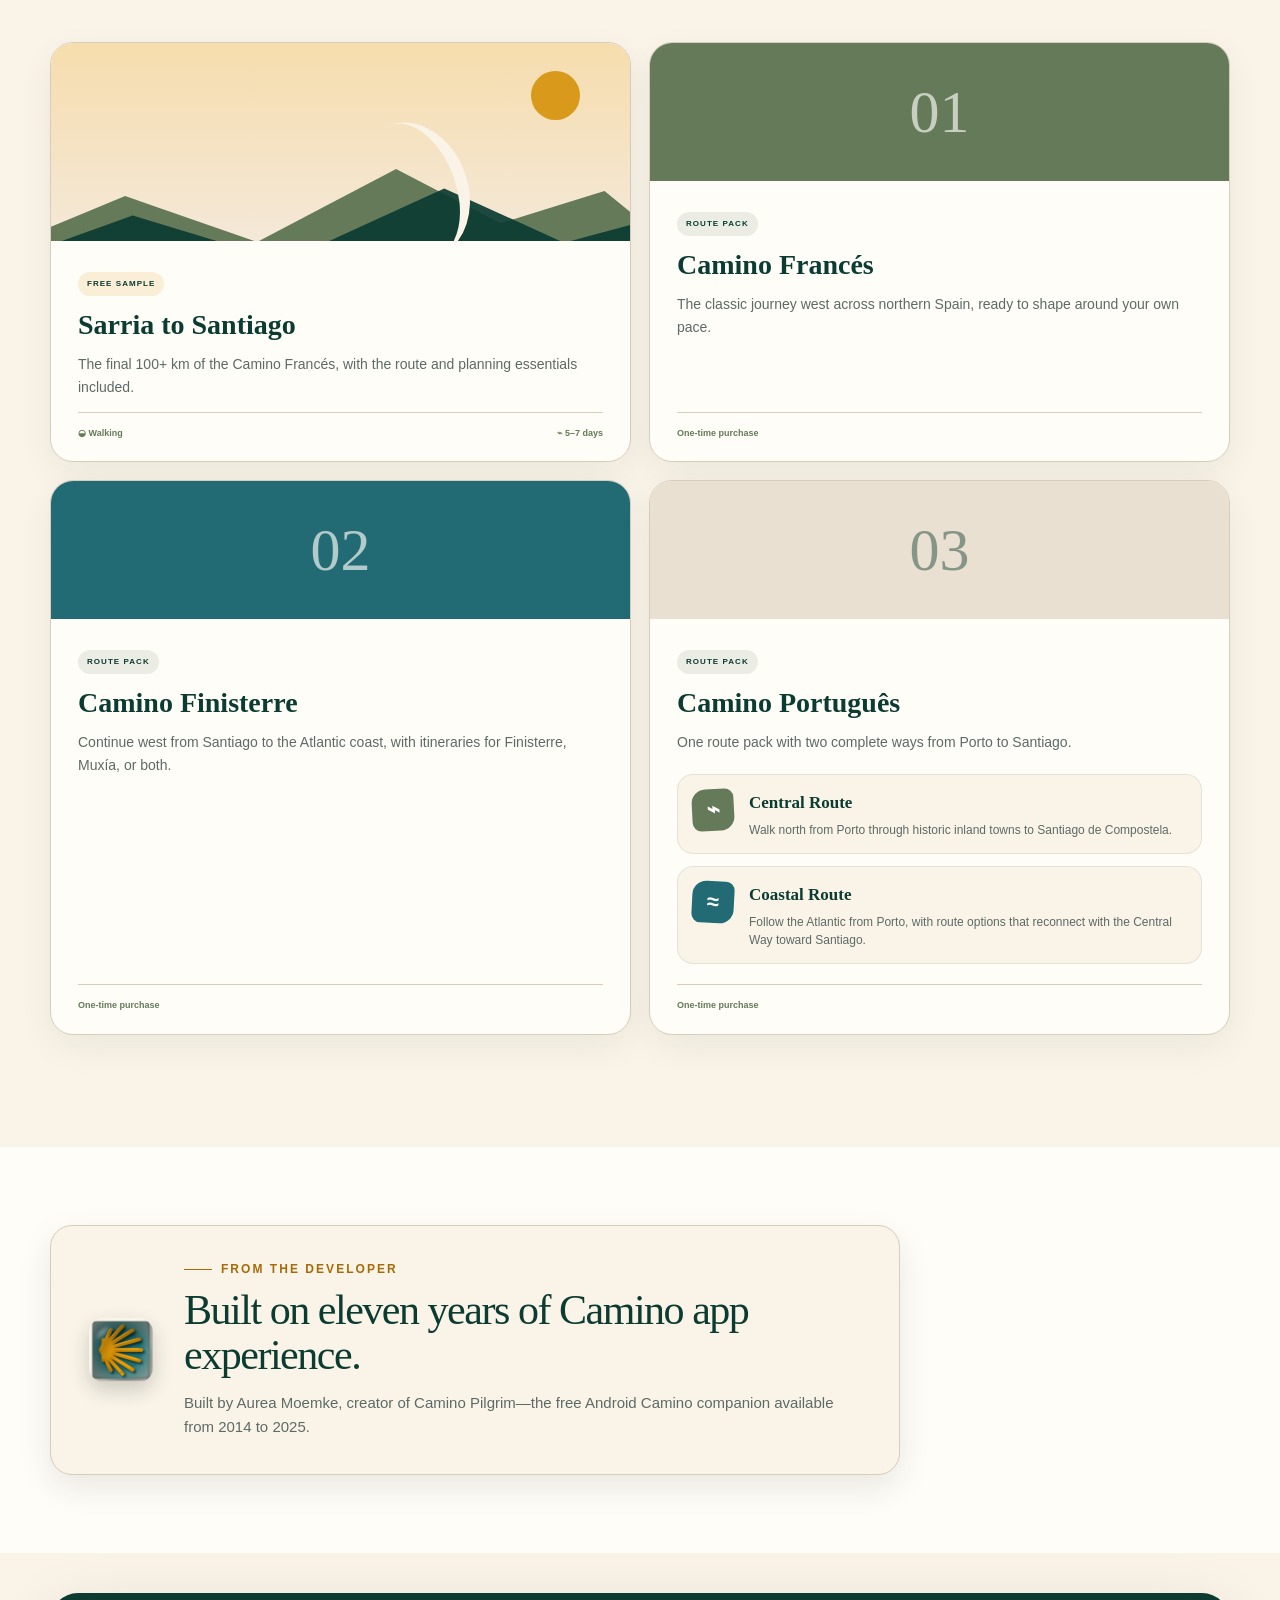
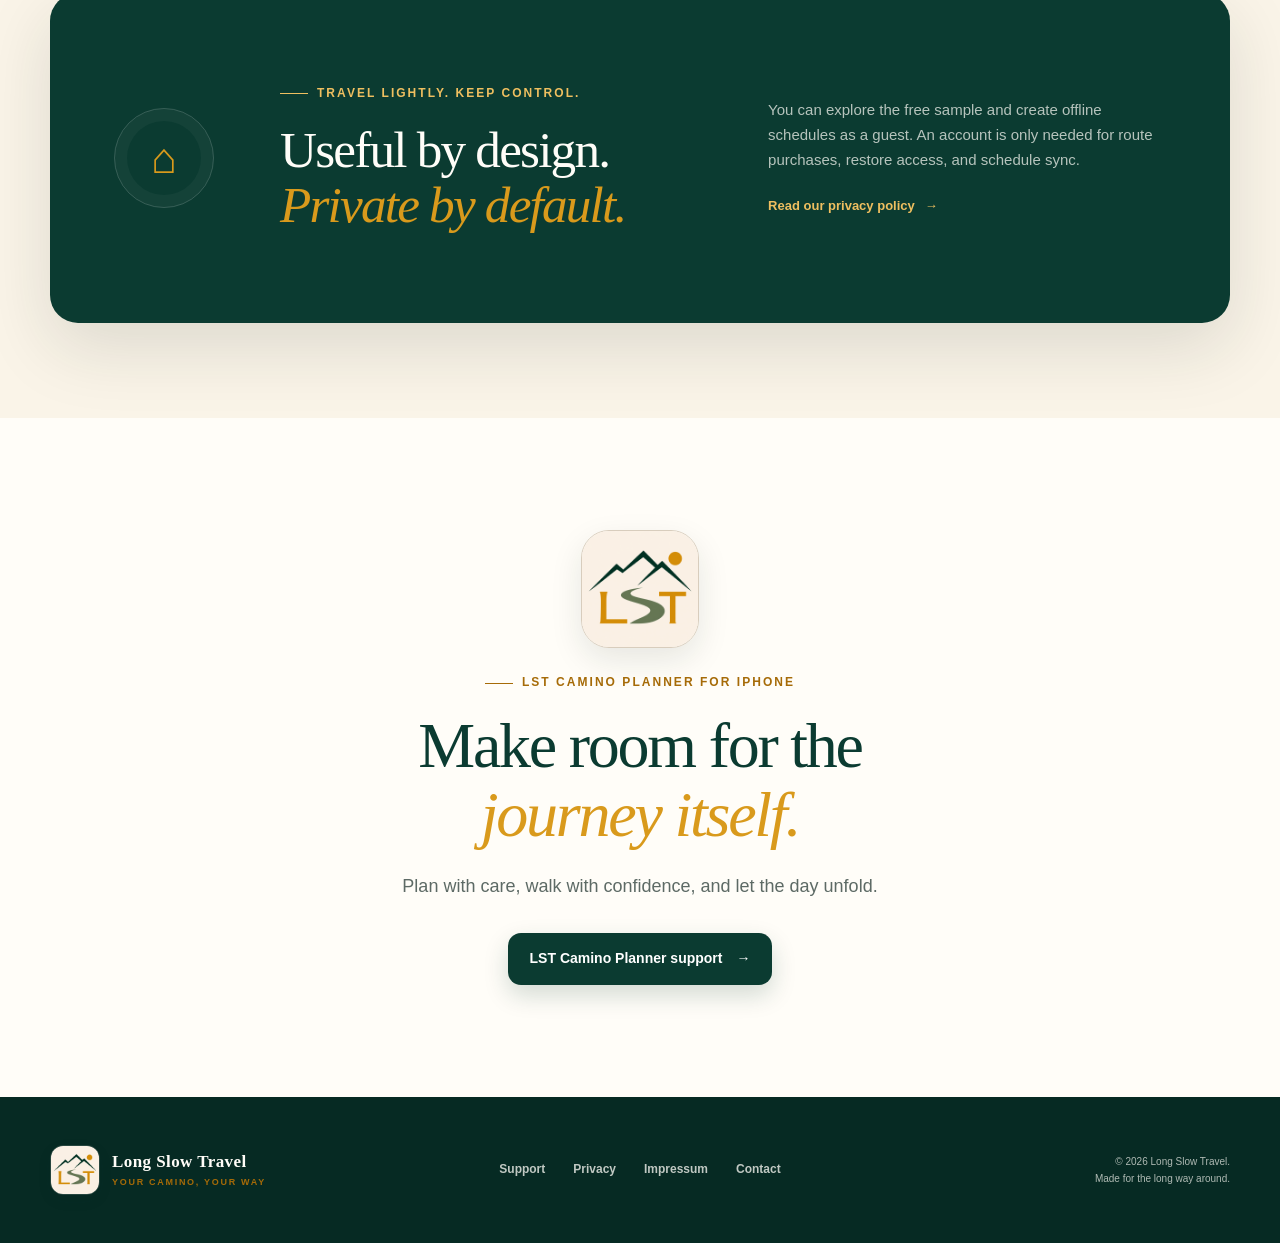
==== commit eabed6fe: "Update Camino tagline across website" ====
--- a/index.html
+++ b/index.html
@@ -25,7 +25,7 @@
         <img src="assets/long-slow-travel-mark.png" alt="" width="52" height="52">
         <span class="brand-copy">
           <strong>Long Slow Travel</strong>
-          <span>Journeys worth taking</span>
+          <span>Your Camino, Your Way</span>
         </span>
       </a>
 
@@ -67,7 +67,7 @@
           <div class="contour contour-two" aria-hidden="true"></div>
 
           <figure class="journeys-capture">
-            <span class="screen-frame"><img src="assets/lst-camino-journeys.png" alt="LST Camino Planner Journeys screen showing offline-ready walking and cycling Camino de Santiago journeys" width="419" height="909"></span>
+            <span class="screen-frame"><img src="assets/lst-camino-journeys.png" alt="LST Camino Planner Journeys screen showing offline-ready walking and cycling Camino de Santiago journeys" width="507" height="1053"></span>
             <figcaption>Actual LST Camino Planner Journeys screen</figcaption>
           </figure>
         </div>
@@ -236,7 +236,7 @@
     <div class="shell footer-grid">
       <a class="brand footer-brand" href="./" aria-label="Long Slow Travel home">
         <img src="assets/long-slow-travel-mark.png" alt="" width="48" height="48">
-        <span class="brand-copy"><strong>Long Slow Travel</strong><span>Journeys worth taking</span></span>
+        <span class="brand-copy"><strong>Long Slow Travel</strong><span>Your Camino, Your Way</span></span>
       </a>
       <nav aria-label="Footer navigation"><a href="support/">Support</a><a href="privacy/">Privacy</a><a href="imprint/">Impressum</a><a href="mailto:support@longslowtravel.com">Contact</a></nav>
       <p>© <span data-current-year>2026</span> Long Slow Travel.<br>Made for the long way around.</p>
--- a/styles.css
+++ b/styles.css
@@ -116,6 +116,8 @@
 
 .screen-frame { position: relative; z-index: 1; display: block; overflow: hidden; background: var(--cream); border: 1px solid rgba(11, 59, 49, .08); border-radius: 43px; box-shadow: var(--shadow); }
 .screen-frame img { width: calc(100% + 10px); max-width: none; height: auto; margin: -5px; }
+.journeys-capture .screen-frame { aspect-ratio: 447 / 987; border-radius: 48px; }
+.journeys-capture .screen-frame img { position: absolute; top: -2.84%; left: -6.71%; width: calc(100% * 507 / 447); margin: 0; }
 
 .phone-bar { height: 36px; display: flex; align-items: center; justify-content: space-between; padding: 0 21px; color: var(--pine); font-size: 9px; font-weight: 800; }
 .app-screen { font-family: var(--sans); }
